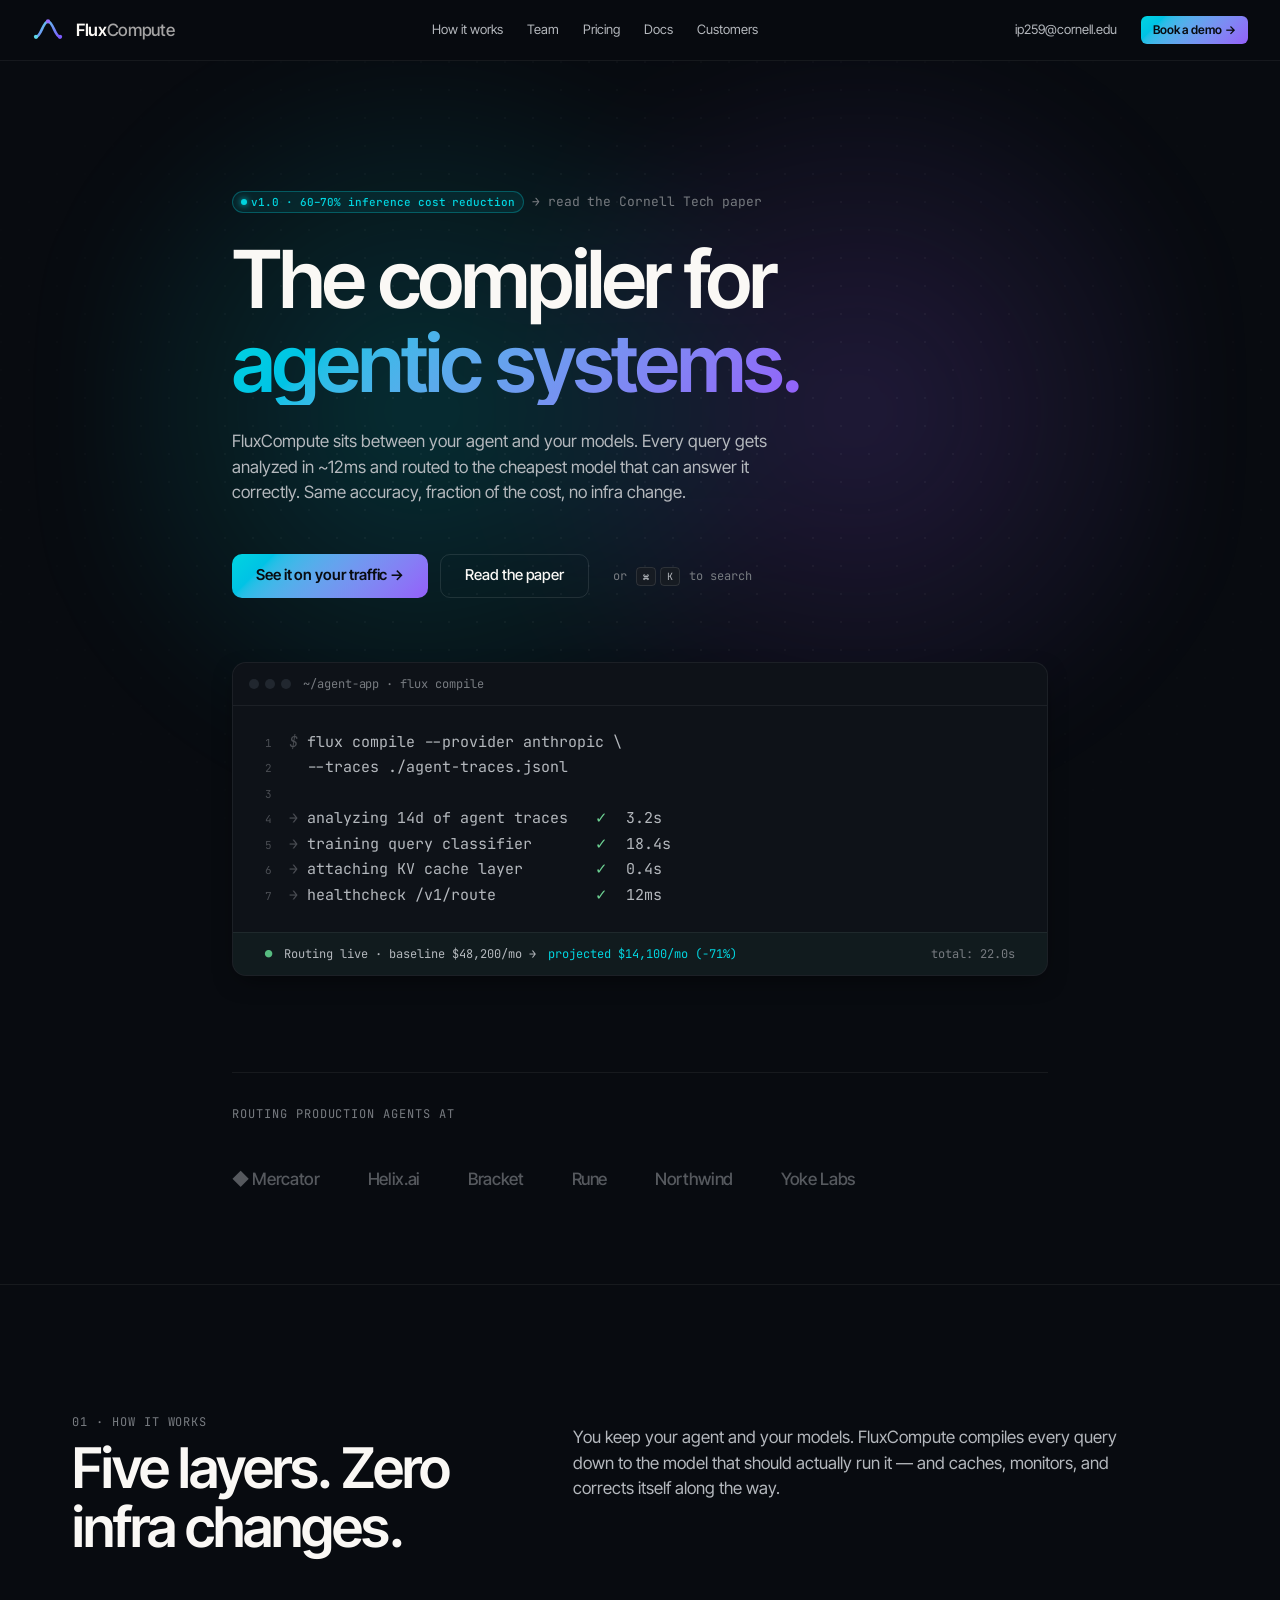
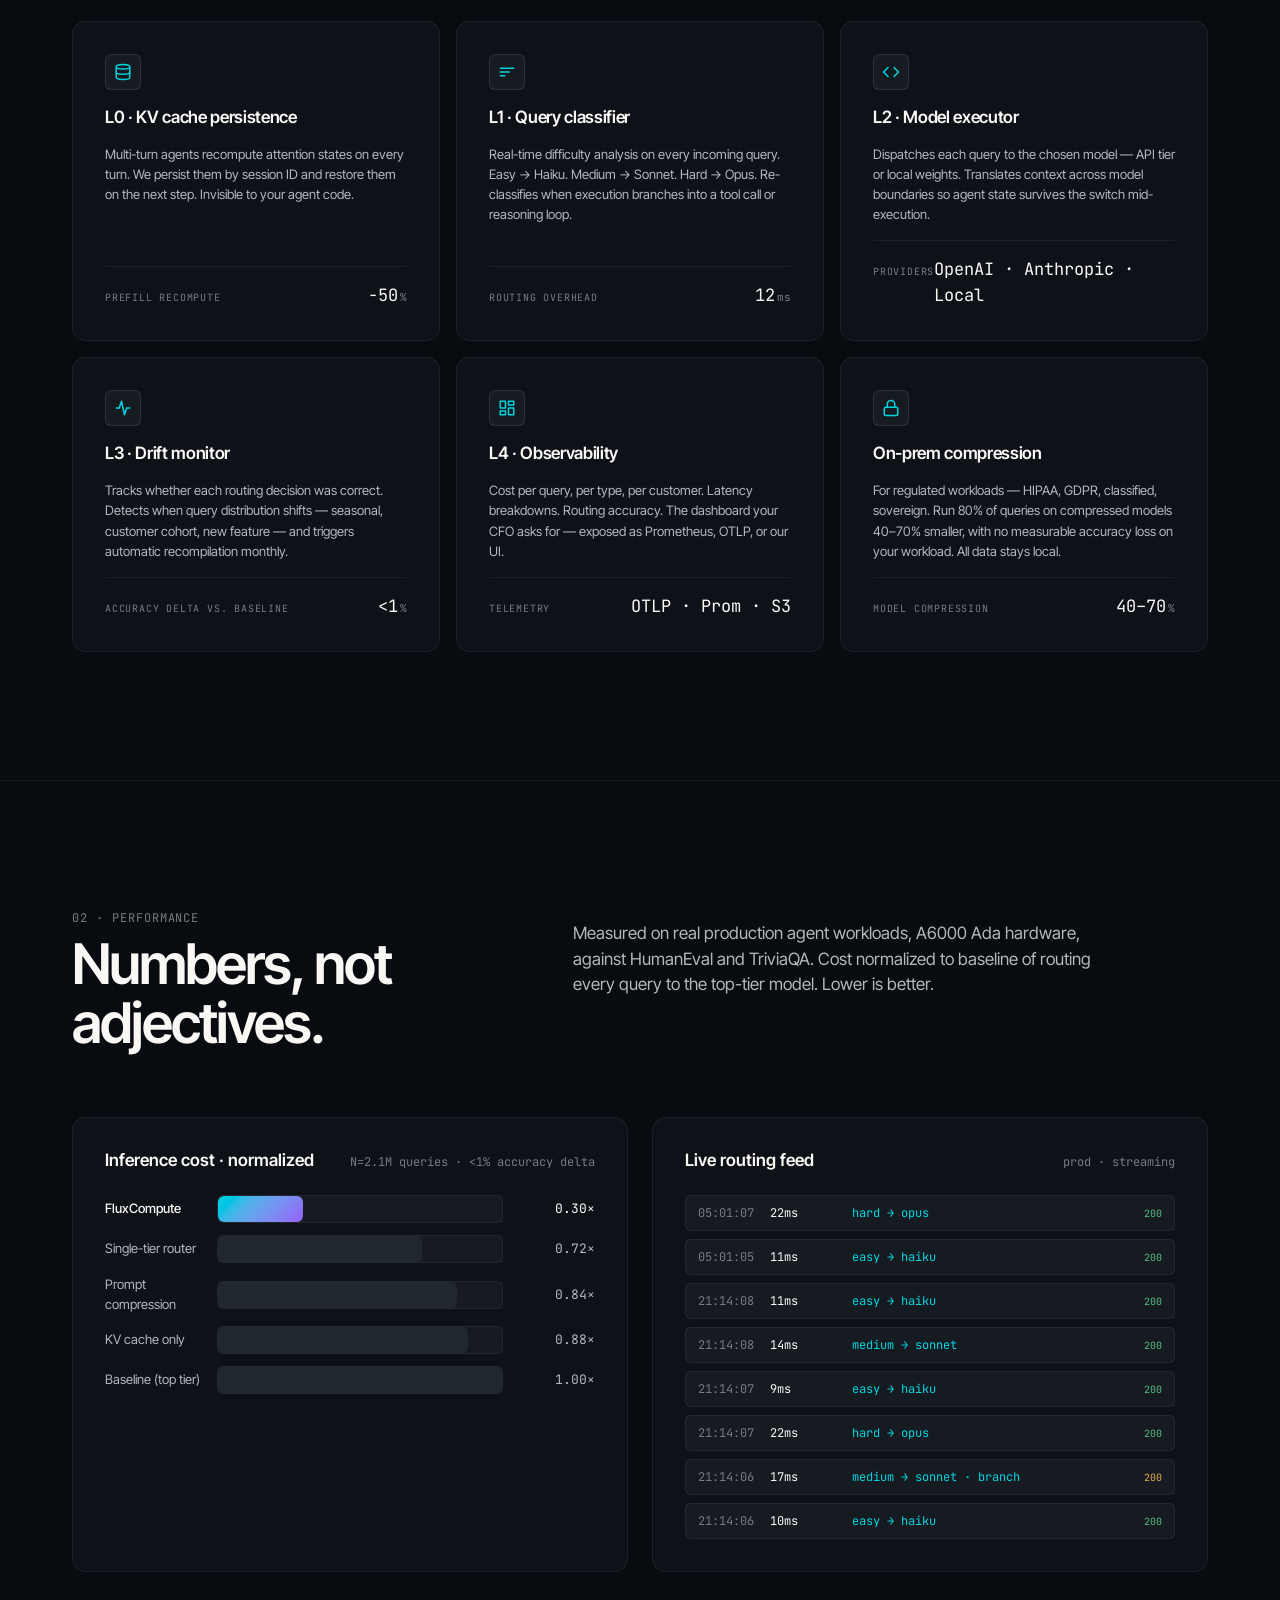
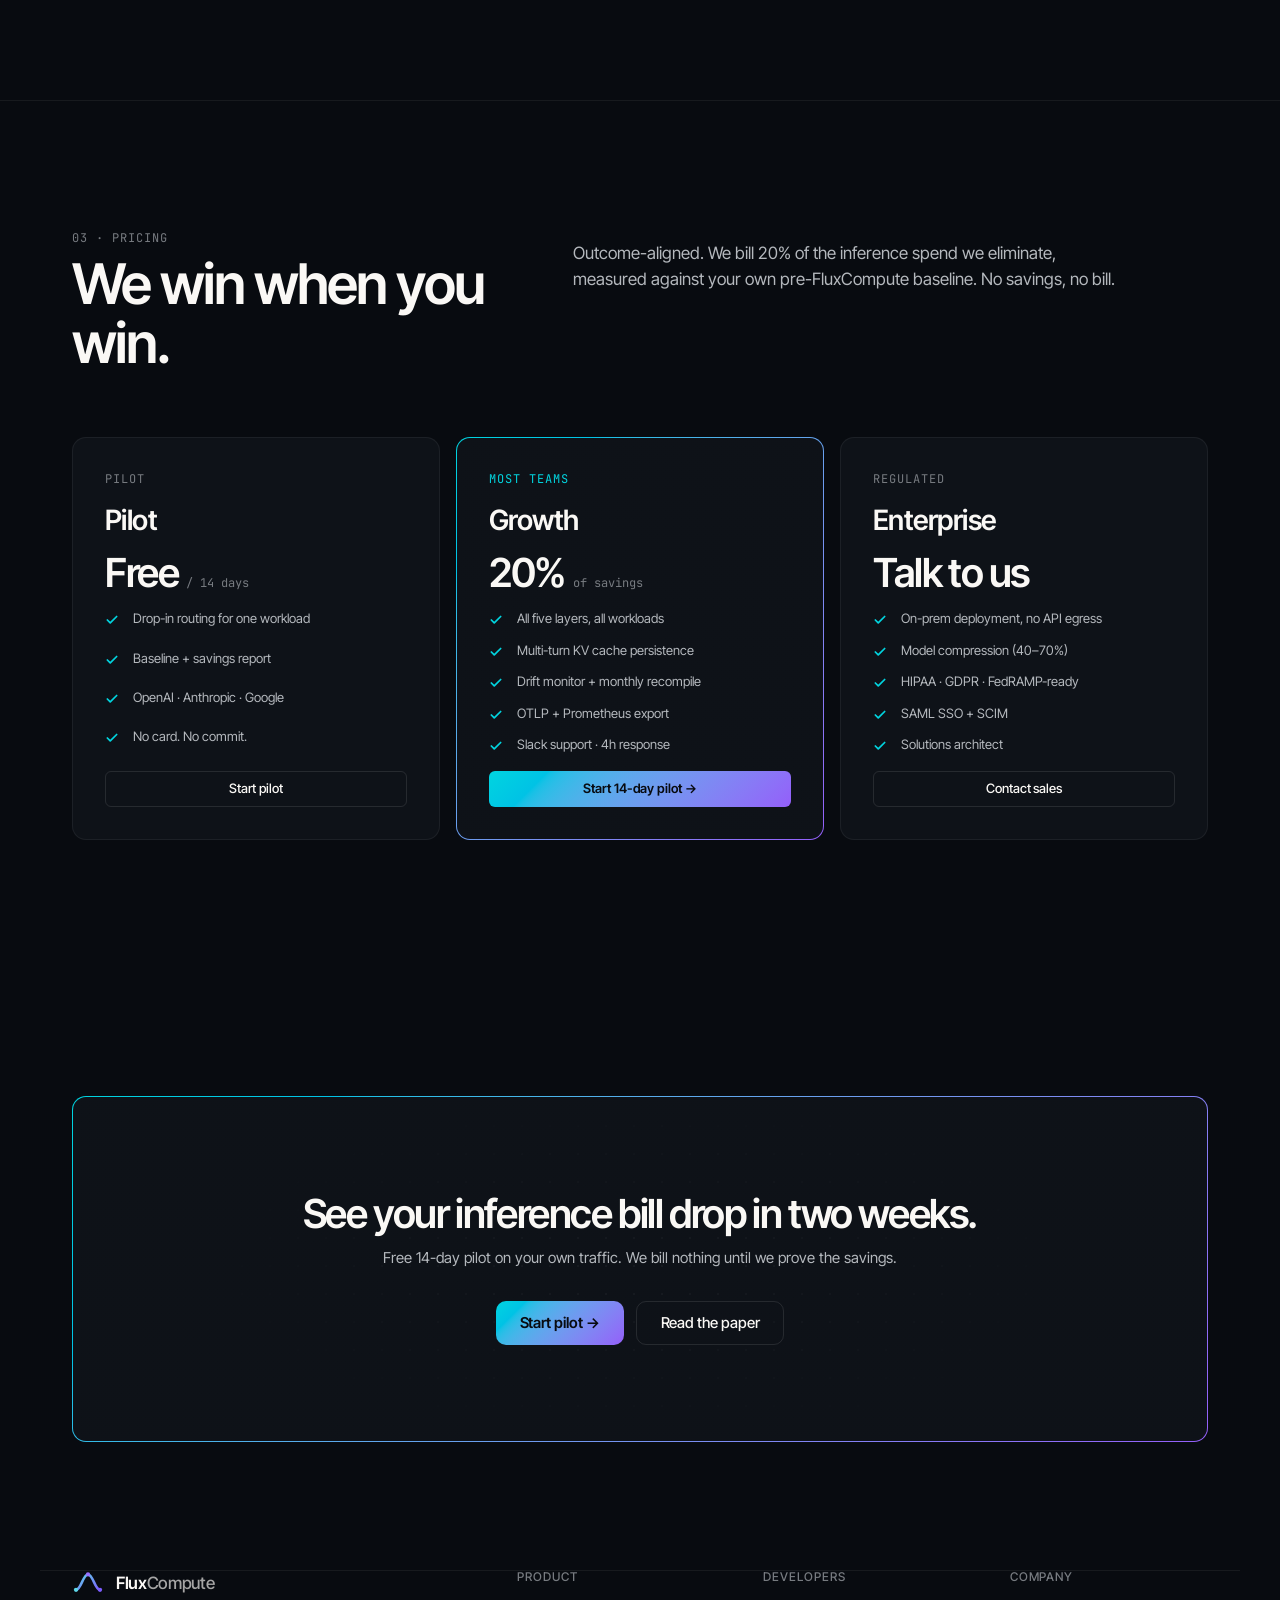
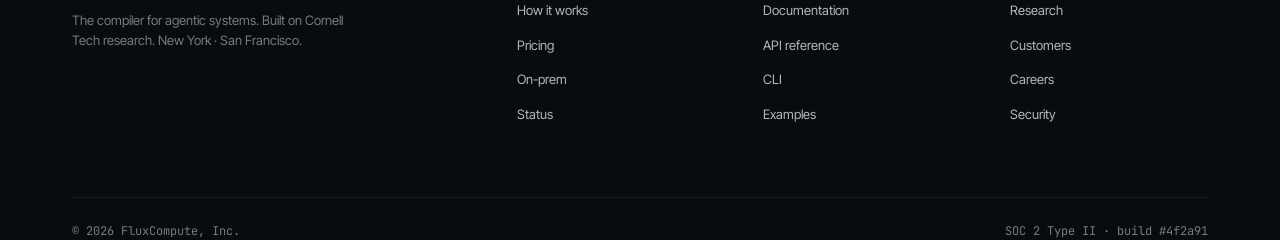
==== index.html @ 69d042c6 "nav: remove sign in, rename Research to Team, swap CTA to book a demo" ====
<!doctype html>
<html lang="en" data-theme="dark">
<head>
<meta charset="utf-8"/>
<meta name="viewport" content="width=device-width,initial-scale=1"/>
<title>FluxCompute — The compiler for agentic systems</title>
<link rel="stylesheet" href="tokens.css"/>
<style>
  body { padding: 0; }
  a { color: inherit; text-decoration: none; }

  /* Nav */
  nav.top {
    position: sticky; top: 0; z-index: 50;
    display: flex; align-items: center; justify-content: space-between;
    padding: var(--s-4) var(--s-6);
    background: color-mix(in oklch, var(--bg-0) 80%, transparent);
    backdrop-filter: blur(14px);
    border-bottom: 1px solid var(--line-1);
  }
  nav .left, nav .right, nav .center { display: flex; align-items: center; gap: var(--s-5); }
  nav .center a { font-size: var(--text-sm); color: var(--fg-1); }
  nav .center a:hover { color: var(--fg-0); }
  nav .lockup { display: flex; align-items: center; gap: var(--s-3); }
  nav .lockup .name { font: 600 var(--text-md)/1 var(--font-sans); letter-spacing: var(--tracking-tight); }
  nav .lockup .name span { opacity: .65; font-weight: 500; }
  @media (max-width: 880px) { nav .center { display: none; } }

  /* Container */
  .container { max-width: 1200px; margin: 0 auto; padding: 0 var(--s-6); }

  /* === Hero === */
  .hero {
    position: relative;
    padding: var(--s-10) 0 var(--s-9);
    overflow: hidden;
  }
  .hero::before {
    content: ""; position: absolute; inset: 0;
    background-image: radial-gradient(circle at 1px 1px, var(--grid-dot) 1px, transparent 0);
    background-size: 28px 28px;
    mask-image: radial-gradient(ellipse 80% 60% at 50% 30%, black 30%, transparent 75%);
    pointer-events: none;
  }
  .hero::after {
    content: ""; position: absolute; left: 50%; top: -200px; transform: translateX(-50%);
    width: 1100px; height: 1100px;
    background:
      radial-gradient(circle at 30% 50%, oklch(78% 0.16 200 / 0.18) 0%, transparent 40%),
      radial-gradient(circle at 70% 50%, oklch(62% 0.22 295 / 0.18) 0%, transparent 40%);
    filter: blur(40px);
    pointer-events: none; z-index: -1;
  }
  .hero .inner { position: relative; max-width: 880px; }
  .hero .eyebrow {
    display: inline-flex; gap: var(--s-2); align-items: center;
    margin-bottom: var(--s-5);
  }
  .hero h1 {
    margin: 0 0 var(--s-5);
    font: 600 var(--text-4xl)/var(--leading-tight) var(--font-sans);
    letter-spacing: var(--tracking-display);
  }
  .hero h1 .em { display: inline-block; }
  .hero p.lede {
    margin: 0 0 var(--s-7);
    font-size: var(--text-md);
    color: var(--fg-1);
    line-height: var(--leading-body);
    max-width: 580px;
  }
  .hero .cta { display: flex; gap: var(--s-3); align-items: center; flex-wrap: wrap; }
  .hero .cta .hint {
    font-family: var(--font-mono); font-size: var(--text-xs); color: var(--fg-2);
    margin-left: var(--s-3);
  }
  .hero .cta .hint kbd {
    font-family: var(--font-mono); font-size: 10px;
    padding: 2px 6px;
    border: 1px solid var(--line-2); border-radius: var(--r-1);
    background: var(--bg-2); color: var(--fg-1);
    margin: 0 2px;
  }

  /* Hero terminal */
  .terminal-wrap {
    margin-top: var(--s-8);
    position: relative;
  }
  .terminal {
    background: var(--bg-1);
    border: 1px solid var(--line-1);
    border-radius: var(--r-4);
    overflow: hidden;
    box-shadow: var(--shadow-2);
    position: relative;
  }
  .terminal::before {
    content: ""; position: absolute; inset: -1px;
    border-radius: var(--r-4);
    background: var(--flux-gradient);
    opacity: 0.18;
    z-index: -1;
    filter: blur(20px);
  }
  .terminal .bar {
    display: flex; align-items: center; gap: var(--s-3);
    padding: var(--s-3) var(--s-4);
    border-bottom: 1px solid var(--line-1);
    background: var(--bg-1);
  }
  .terminal .dots { display: flex; gap: 6px; }
  .terminal .dots span { width: 10px; height: 10px; border-radius: 50%; background: var(--bg-3); }
  .terminal .title {
    font-family: var(--font-mono); font-size: var(--text-xs);
    color: var(--fg-2); letter-spacing: var(--tracking-mono);
  }
  .terminal pre.code {
    border: 0; border-radius: 0; margin: 0;
    background: var(--bg-1);
    padding: var(--s-5) var(--s-6);
    font-size: var(--text-base);
    line-height: 1.7;
  }
  .terminal .gutter {
    display: inline-block; width: 24px;
    color: var(--fg-3); user-select: none;
    font-size: 11px;
  }
  .terminal .ok-line {
    display: flex; gap: var(--s-3); align-items: center;
    padding: var(--s-3) var(--s-6);
    border-top: 1px solid var(--line-1);
    background: oklch(72% 0.13 155 / 0.05);
    font-family: var(--font-mono); font-size: var(--text-xs);
    color: var(--fg-1);
  }
  .terminal .ok-line .ok { color: var(--status-ok); }
  .terminal .ok-line .url { color: var(--flux-cyan); }

  /* logo strip */
  .strip {
    margin-top: var(--s-9); padding-top: var(--s-6);
    border-top: 1px solid var(--line-1);
    display: flex; flex-wrap: wrap; gap: var(--s-7) var(--s-9);
    align-items: center; justify-content: space-between;
  }
  .strip .lbl { font-family: var(--font-mono); font-size: var(--text-xs); color: var(--fg-2); letter-spacing: var(--tracking-caps); text-transform: uppercase; }
  .strip .marks { display: flex; gap: var(--s-7); flex-wrap: wrap; align-items: center; color: var(--fg-2); }
  .strip .marks span { font: 500 var(--text-md)/1 var(--font-sans); letter-spacing: -0.02em; opacity: 0.7; }

  /* === Section common === */
  section.s {
    padding: var(--s-10) 0;
    border-top: 1px solid var(--line-1);
  }
  .s-head { display: grid; grid-template-columns: 1fr 1.4fr; gap: var(--s-7); margin-bottom: var(--s-8); }
  .s-head .num { font-family: var(--font-mono); font-size: var(--text-xs); letter-spacing: var(--tracking-caps); text-transform: uppercase; color: var(--fg-2); margin-bottom: var(--s-2); }
  .s-head h2 { margin: 0; font: 600 var(--text-3xl)/var(--leading-tight) var(--font-sans); letter-spacing: var(--tracking-display); }
  .s-head p { margin: var(--s-3) 0 0; font-size: var(--text-md); color: var(--fg-1); max-width: 560px; }
  @media (max-width: 880px) { .s-head { grid-template-columns: 1fr; } }

  /* === Features === */
  .features { display: grid; grid-template-columns: repeat(3, 1fr); gap: var(--s-4); }
  .feat {
    background: var(--bg-1);
    border: 1px solid var(--line-1);
    border-radius: var(--r-4);
    padding: var(--s-6);
    display: flex; flex-direction: column; gap: var(--s-4);
    min-height: 280px;
    position: relative; overflow: hidden;
  }
  .feat .glyph {
    width: 36px; height: 36px;
    border-radius: var(--r-2);
    background: var(--bg-2); border: 1px solid var(--line-2);
    display: flex; align-items: center; justify-content: center;
    color: var(--flux-cyan);
  }
  .feat h3 { margin: 0; font: 600 var(--text-md)/1.3 var(--font-sans); letter-spacing: var(--tracking-tight); }
  .feat p { margin: 0; font-size: var(--text-sm); color: var(--fg-1); line-height: 1.55; }
  .feat .stat {
    margin-top: auto;
    padding-top: var(--s-4);
    border-top: 1px solid var(--line-1);
    display: flex; justify-content: space-between; align-items: baseline;
  }
  .feat .stat .k { font-family: var(--font-mono); font-size: 10px; color: var(--fg-2); letter-spacing: var(--tracking-caps); text-transform: uppercase; }
  .feat .stat .v { font-family: var(--font-mono); font-size: var(--text-md); color: var(--fg-0); }
  .feat .stat .v .unit { color: var(--fg-2); font-size: 11px; margin-left: 2px; }
  @media (max-width: 880px) { .features { grid-template-columns: 1fr; } }

  /* === Latency / showcase === */
  .showcase {
    display: grid; grid-template-columns: 1fr 1fr; gap: var(--s-5);
  }
  .showcase .panel {
    background: var(--bg-1); border: 1px solid var(--line-1);
    border-radius: var(--r-4); padding: var(--s-6);
  }
  .panel-h {
    display: flex; justify-content: space-between; align-items: baseline;
    margin-bottom: var(--s-5);
  }
  .panel-h h3 { margin: 0; font: 600 var(--text-md)/1.2 var(--font-sans); }
  .panel-h .meta { font-family: var(--font-mono); font-size: var(--text-xs); color: var(--fg-2); }

  /* Latency comparison bars */
  .bars { display: grid; gap: var(--s-3); }
  .bar-row { display: grid; grid-template-columns: 100px 1fr 80px; gap: var(--s-3); align-items: center; }
  .bar-row .name { font-size: var(--text-sm); color: var(--fg-1); }
  .bar-row .name.us { color: var(--fg-0); font-weight: 500; }
  .bar-row .track {
    height: 28px; background: var(--bg-2); border-radius: var(--r-2);
    border: 1px solid var(--line-1); position: relative; overflow: hidden;
  }
  .bar-row .fill {
    position: absolute; inset: 0 auto 0 0;
    background: var(--bg-3);
    border-radius: var(--r-2);
  }
  .bar-row.us .fill { background: var(--flux-gradient); }
  .bar-row .val { font-family: var(--font-mono); font-size: var(--text-sm); color: var(--fg-1); text-align: right; }
  .bar-row.us .val { color: var(--fg-0); }

  /* Live feed */
  .feed { display: grid; gap: var(--s-2); font-family: var(--font-mono); font-size: var(--text-xs); }
  .feed-row {
    display: grid; grid-template-columns: 60px 70px 1fr auto; gap: var(--s-3);
    padding: var(--s-2) var(--s-3);
    border: 1px solid var(--line-1); border-radius: var(--r-2);
    background: var(--bg-2);
    align-items: center;
  }
  .feed-row .t { color: var(--fg-2); }
  .feed-row .ms { color: var(--fg-0); }
  .feed-row .ep { color: var(--flux-cyan); overflow: hidden; text-overflow: ellipsis; white-space: nowrap; }
  .feed-row .st { font-size: 10px; }
  @media (max-width: 880px) { .showcase { grid-template-columns: 1fr; } }

  /* === Pricing === */
  .pricing { display: grid; grid-template-columns: repeat(3, 1fr); gap: var(--s-4); }
  .price {
    background: var(--bg-1); border: 1px solid var(--line-1);
    border-radius: var(--r-4); padding: var(--s-6);
    display: flex; flex-direction: column; gap: var(--s-4);
    position: relative;
  }
  .price.featured {
    border-color: transparent;
    background:
      linear-gradient(var(--bg-1), var(--bg-1)) padding-box,
      var(--flux-gradient) border-box;
    border: 1px solid transparent;
  }
  .price .tier { font-family: var(--font-mono); font-size: var(--text-xs); letter-spacing: var(--tracking-caps); text-transform: uppercase; color: var(--fg-2); }
  .price.featured .tier { color: var(--flux-cyan); }
  .price h3 { margin: 0; font: 600 var(--text-xl)/1.2 var(--font-sans); letter-spacing: var(--tracking-tight); }
  .price .amt { display: flex; align-items: baseline; gap: var(--s-2); }
  .price .amt .num { font: 600 var(--text-2xl)/1 var(--font-sans); letter-spacing: var(--tracking-display); }
  .price .amt .unit { font-family: var(--font-mono); font-size: var(--text-xs); color: var(--fg-2); }
  .price ul { list-style: none; margin: 0; padding: 0; display: grid; gap: var(--s-3); flex: 1; }
  .price ul li {
    display: grid; grid-template-columns: 16px 1fr; gap: var(--s-3);
    font-size: var(--text-sm); color: var(--fg-1);
  }
  .price ul li svg { color: var(--flux-cyan); margin-top: 4px; }
  .price .btn { width: 100%; justify-content: center; }
  @media (max-width: 880px) { .pricing { grid-template-columns: 1fr; } }

  /* === CTA === */
  .cta-final {
    margin: var(--s-10) 0;
    padding: var(--s-9) var(--s-7);
    border-radius: var(--r-4);
    border: 1px solid var(--line-1);
    background:
      linear-gradient(var(--bg-1), var(--bg-1)) padding-box,
      var(--flux-gradient) border-box;
    border: 1px solid transparent;
    text-align: center;
    position: relative; overflow: hidden;
  }
  .cta-final::before {
    content: ""; position: absolute; inset: 0;
    background-image: radial-gradient(circle at 1px 1px, var(--grid-dot) 1px, transparent 0);
    background-size: 28px 28px;
    mask-image: radial-gradient(ellipse 60% 80% at 50% 50%, black 0%, transparent 70%);
  }
  .cta-final h2 {
    position: relative;
    margin: 0 0 var(--s-3);
    font: 600 var(--text-2xl)/var(--leading-tight) var(--font-sans);
    letter-spacing: var(--tracking-display);
  }
  .cta-final p { position: relative; margin: 0 0 var(--s-6); color: var(--fg-1); }
  .cta-final .row { position: relative; display: inline-flex; gap: var(--s-3); }

  /* Footer */
  footer {
    border-top: 1px solid var(--line-1);
    padding: var(--s-7) 0 var(--s-6);
    display: grid; grid-template-columns: 2fr 1fr 1fr 1fr; gap: var(--s-7);
  }
  footer h4 { font: 500 var(--text-xs)/1 var(--font-sans); letter-spacing: var(--tracking-caps); text-transform: uppercase; color: var(--fg-2); margin: 0 0 var(--s-4); }
  footer ul { list-style: none; padding: 0; margin: 0; display: grid; gap: var(--s-3); }
  footer ul a { font-size: var(--text-sm); color: var(--fg-1); }
  footer ul a:hover { color: var(--fg-0); }
  footer .meta { color: var(--fg-2); font-size: var(--text-sm); max-width: 280px; line-height: 1.5; margin-top: var(--s-4); }
  footer .copy {
    grid-column: 1 / -1; display: flex; justify-content: space-between;
    border-top: 1px solid var(--line-1); padding-top: var(--s-5); margin-top: var(--s-5);
    font-family: var(--font-mono); font-size: var(--text-xs); color: var(--fg-2);
  }
  @media (max-width: 880px) { footer { grid-template-columns: 1fr 1fr; } }
</style>
</head>
<body>

<!-- Nav -->
<nav class="top">
  <div class="left">
    <a class="lockup" href="#">
      <svg width="32" height="24" viewBox="0 0 36 28" aria-hidden="true">
        <defs>
          <linearGradient id="nav-g" x1="0" y1="0" x2="1" y2="1">
            <stop offset="0%" stop-color="#5DD8E8"/><stop offset="100%" stop-color="#7C5CFF"/>
          </linearGradient>
        </defs>
        <path d="M 4 22 C 10 22, 12 4, 18 4 C 24 4, 26 22, 32 22" fill="none" stroke="url(#nav-g)" stroke-width="3" stroke-linecap="round"/>
        <circle cx="4" cy="22" r="2.5" fill="#5DD8E8"/>
        <circle cx="18" cy="4" r="2.5" fill="#9670FF"/>
        <circle cx="32" cy="22" r="2.5" fill="#7C5CFF"/>
      </svg>
      <div class="name">Flux<span>Compute</span></div>
    </a>
  </div>
  <div class="center">
    <a href="#">How it works</a>
    <a href="#team">Team</a>
    <a href="#">Pricing</a>
    <a href="#">Docs</a>
    <a href="#">Customers</a>
  </div>
  <div class="right">
    <a href="mailto:ip259@cornell.edu" style="font-size: var(--text-sm); color: var(--fg-1);">ip259@cornell.edu</a>
    <a href="mailto:ip259@cornell.edu" class="btn btn-flux btn-sm">Book a demo →</a>
  </div>
</nav>

<!-- Hero -->
<header class="hero">
  <div class="container inner">
    <div class="eyebrow">
      <span class="badge badge-flux badge-dot">v1.0 · 60–70% inference cost reduction</span>
      <span class="t-mono" style="color: var(--fg-2);">→ read the Cornell Tech paper</span>
    </div>
    <h1>
      The compiler for<br/>
      <span class="em flux-gradient-text">agentic systems.</span>
    </h1>
    <p class="lede">
      FluxCompute sits between your agent and your models. Every query gets analyzed in
      ~12ms and routed to the cheapest model that can answer it correctly.
      Same accuracy, fraction of the cost, no infra change.
    </p>
    <div class="cta">
      <a class="btn btn-flux btn-lg">See it on your traffic →</a>
      <a class="btn btn-ghost btn-lg">Read the paper</a>
      <span class="hint">or <kbd>⌘</kbd><kbd>K</kbd> to search</span>
    </div>

    <!-- terminal -->
    <div class="terminal-wrap">
      <div class="terminal">
        <div class="bar">
          <div class="dots"><span></span><span></span><span></span></div>
          <div class="title">~/agent-app · flux compile</div>
        </div>
<pre class="code"><span class="gutter">1</span><span class="c">$</span> flux compile --provider anthropic \
<span class="gutter">2</span>  --traces ./agent-traces.jsonl
<span class="gutter">3</span>
<span class="gutter">4</span><span class="c">→</span> analyzing 14d of agent traces   <span class="s">✓</span>  3.2s
<span class="gutter">5</span><span class="c">→</span> training query classifier       <span class="s">✓</span>  18.4s
<span class="gutter">6</span><span class="c">→</span> attaching KV cache layer        <span class="s">✓</span>  0.4s
<span class="gutter">7</span><span class="c">→</span> healthcheck /v1/route           <span class="s">✓</span>  12ms</pre>
        <div class="ok-line">
          <span class="ok">●</span>
          <span>Routing live · baseline $48,200/mo →</span>
          <span class="url">projected $14,100/mo (−71%)</span>
          <span style="margin-left:auto; color: var(--fg-2);">total: 22.0s</span>
        </div>
      </div>
    </div>

    <!-- logo strip -->
    <div class="strip">
      <div class="lbl">Routing production agents at</div>
      <div class="marks">
        <span>◆ Mercator</span>
        <span>Helix.ai</span>
        <span>Bracket</span>
        <span>Rune</span>
        <span>Northwind</span>
        <span>Yoke Labs</span>
      </div>
    </div>
  </div>
</header>

<!-- 01 Features -->
<section class="s">
  <div class="container">
    <div class="s-head">
      <div>
        <div class="num">01 · How it works</div>
        <h2>Five layers. Zero infra changes.</h2>
      </div>
      <p>You keep your agent and your models. FluxCompute compiles every query down to the model that should actually run it — and caches, monitors, and corrects itself along the way.</p>
    </div>

    <div class="features">
      <div class="feat">
        <div class="glyph">
          <svg width="18" height="18" viewBox="0 0 24 24" fill="none" stroke="currentColor" stroke-width="2" stroke-linecap="round" stroke-linejoin="round">
            <ellipse cx="12" cy="5" rx="9" ry="3"/>
            <path d="M3 5v14a9 3 0 0 0 18 0V5"/>
            <path d="M3 12a9 3 0 0 0 18 0"/>
          </svg>
        </div>
        <h3>L0 · KV cache persistence</h3>
        <p>Multi-turn agents recompute attention states on every turn. We persist them by session ID and restore them on the next step. Invisible to your agent code.</p>
        <div class="stat">
          <span class="k">Prefill recompute</span>
          <span class="v">−50<span class="unit">%</span></span>
        </div>
      </div>

      <div class="feat">
        <div class="glyph">
          <svg width="18" height="18" viewBox="0 0 24 24" fill="none" stroke="currentColor" stroke-width="2" stroke-linecap="round" stroke-linejoin="round">
            <path d="M3 7h18M3 12h12M3 17h6"/>
          </svg>
        </div>
        <h3>L1 · Query classifier</h3>
        <p>Real-time difficulty analysis on every incoming query. Easy → Haiku. Medium → Sonnet. Hard → Opus. Re-classifies when execution branches into a tool call or reasoning loop.</p>
        <div class="stat">
          <span class="k">Routing overhead</span>
          <span class="v">12<span class="unit">ms</span></span>
        </div>
      </div>

      <div class="feat">
        <div class="glyph">
          <svg width="18" height="18" viewBox="0 0 24 24" fill="none" stroke="currentColor" stroke-width="2" stroke-linecap="round" stroke-linejoin="round">
            <polyline points="16 18 22 12 16 6"/>
            <polyline points="8 6 2 12 8 18"/>
          </svg>
        </div>
        <h3>L2 · Model executor</h3>
        <p>Dispatches each query to the chosen model — API tier or local weights. Translates context across model boundaries so agent state survives the switch mid-execution.</p>
        <div class="stat">
          <span class="k">Providers</span>
          <span class="v">OpenAI · Anthropic · Local</span>
        </div>
      </div>

      <div class="feat">
        <div class="glyph">
          <svg width="18" height="18" viewBox="0 0 24 24" fill="none" stroke="currentColor" stroke-width="2" stroke-linecap="round" stroke-linejoin="round">
            <path d="M3 12h4l3-9 4 18 3-9h4"/>
          </svg>
        </div>
        <h3>L3 · Drift monitor</h3>
        <p>Tracks whether each routing decision was correct. Detects when query distribution shifts — seasonal, customer cohort, new feature — and triggers automatic recompilation monthly.</p>
        <div class="stat">
          <span class="k">Accuracy delta vs. baseline</span>
          <span class="v">&lt;1<span class="unit">%</span></span>
        </div>
      </div>

      <div class="feat">
        <div class="glyph">
          <svg width="18" height="18" viewBox="0 0 24 24" fill="none" stroke="currentColor" stroke-width="2" stroke-linecap="round" stroke-linejoin="round">
            <rect x="3" y="3" width="7" height="9"/>
            <rect x="14" y="3" width="7" height="5"/>
            <rect x="14" y="12" width="7" height="9"/>
            <rect x="3" y="16" width="7" height="5"/>
          </svg>
        </div>
        <h3>L4 · Observability</h3>
        <p>Cost per query, per type, per customer. Latency breakdowns. Routing accuracy. The dashboard your CFO asks for — exposed as Prometheus, OTLP, or our UI.</p>
        <div class="stat">
          <span class="k">Telemetry</span>
          <span class="v">OTLP · Prom · S3</span>
        </div>
      </div>

      <div class="feat">
        <div class="glyph">
          <svg width="18" height="18" viewBox="0 0 24 24" fill="none" stroke="currentColor" stroke-width="2" stroke-linecap="round" stroke-linejoin="round">
            <rect x="3" y="11" width="18" height="11" rx="2"/>
            <path d="M7 11V7a5 5 0 0110 0v4"/>
          </svg>
        </div>
        <h3>On-prem compression</h3>
        <p>For regulated workloads — HIPAA, GDPR, classified, sovereign. Run 80% of queries on compressed models 40–70% smaller, with no measurable accuracy loss on your workload. All data stays local.</p>
        <div class="stat">
          <span class="k">Model compression</span>
          <span class="v">40–70<span class="unit">%</span></span>
        </div>
      </div>
    </div>
  </div>
</section>

<!-- 02 Latency / showcase -->
<section class="s">
  <div class="container">
    <div class="s-head">
      <div>
        <div class="num">02 · Performance</div>
        <h2>Numbers, not adjectives.</h2>
      </div>
      <p>Measured on real production agent workloads, A6000 Ada hardware, against HumanEval and TriviaQA. Cost normalized to baseline of routing every query to the top-tier model. Lower is better.</p>
    </div>

    <div class="showcase">
      <div class="panel">
        <div class="panel-h">
          <h3>Inference cost · normalized</h3>
          <span class="meta">N=2.1M queries · &lt;1% accuracy delta</span>
        </div>
        <div class="bars">
          <div class="bar-row us">
            <span class="name us">FluxCompute</span>
            <div class="track"><div class="fill" style="width: 30%;"></div></div>
            <span class="val">0.30×</span>
          </div>
          <div class="bar-row">
            <span class="name">Single-tier router</span>
            <div class="track"><div class="fill" style="width: 72%;"></div></div>
            <span class="val">0.72×</span>
          </div>
          <div class="bar-row">
            <span class="name">Prompt compression</span>
            <div class="track"><div class="fill" style="width: 84%;"></div></div>
            <span class="val">0.84×</span>
          </div>
          <div class="bar-row">
            <span class="name">KV cache only</span>
            <div class="track"><div class="fill" style="width: 88%;"></div></div>
            <span class="val">0.88×</span>
          </div>
          <div class="bar-row">
            <span class="name">Baseline (top tier)</span>
            <div class="track"><div class="fill" style="width: 100%;"></div></div>
            <span class="val">1.00×</span>
          </div>
        </div>
      </div>

      <div class="panel">
        <div class="panel-h">
          <h3>Live routing feed</h3>
          <span class="meta" id="now">prod · streaming</span>
        </div>
        <div class="feed" id="feed">
          <div class="feed-row"><span class="t">21:14:08</span><span class="ms">11ms</span><span class="ep">easy → haiku</span><span class="st" style="color: var(--status-ok);">200</span></div>
          <div class="feed-row"><span class="t">21:14:08</span><span class="ms">14ms</span><span class="ep">medium → sonnet</span><span class="st" style="color: var(--status-ok);">200</span></div>
          <div class="feed-row"><span class="t">21:14:07</span><span class="ms">9ms</span><span class="ep">easy → haiku</span><span class="st" style="color: var(--status-ok);">200</span></div>
          <div class="feed-row"><span class="t">21:14:07</span><span class="ms">22ms</span><span class="ep">hard → opus</span><span class="st" style="color: var(--status-ok);">200</span></div>
          <div class="feed-row"><span class="t">21:14:06</span><span class="ms">17ms</span><span class="ep">medium → sonnet · branch</span><span class="st" style="color: var(--status-warn);">200</span></div>
          <div class="feed-row"><span class="t">21:14:06</span><span class="ms">10ms</span><span class="ep">easy → haiku</span><span class="st" style="color: var(--status-ok);">200</span></div>
          <div class="feed-row"><span class="t">21:14:05</span><span class="ms">13ms</span><span class="ep">easy → haiku</span><span class="st" style="color: var(--status-ok);">200</span></div>
          <div class="feed-row"><span class="t">21:14:05</span><span class="ms">19ms</span><span class="ep">hard → opus</span><span class="st" style="color: var(--status-ok);">200</span></div>
        </div>
      </div>
    </div>
  </div>
</section>

<!-- 03 Pricing -->
<section class="s">
  <div class="container">
    <div class="s-head">
      <div>
        <div class="num">03 · Pricing</div>
        <h2>We win when you win.</h2>
      </div>
      <p>Outcome-aligned. We bill 20% of the inference spend we eliminate, measured against your own pre-FluxCompute baseline. No savings, no bill.</p>
    </div>

    <div class="pricing">
      <div class="price">
        <div class="tier">Pilot</div>
        <h3>Pilot</h3>
        <div class="amt"><span class="num">Free</span><span class="unit">/ 14 days</span></div>
        <ul>
          <li><svg width="14" height="14" viewBox="0 0 24 24" fill="none" stroke="currentColor" stroke-width="3" stroke-linecap="round" stroke-linejoin="round"><polyline points="20 6 9 17 4 12"/></svg><span>Drop-in routing for one workload</span></li>
          <li><svg width="14" height="14" viewBox="0 0 24 24" fill="none" stroke="currentColor" stroke-width="3" stroke-linecap="round" stroke-linejoin="round"><polyline points="20 6 9 17 4 12"/></svg><span>Baseline + savings report</span></li>
          <li><svg width="14" height="14" viewBox="0 0 24 24" fill="none" stroke="currentColor" stroke-width="3" stroke-linecap="round" stroke-linejoin="round"><polyline points="20 6 9 17 4 12"/></svg><span>OpenAI · Anthropic · Google</span></li>
          <li><svg width="14" height="14" viewBox="0 0 24 24" fill="none" stroke="currentColor" stroke-width="3" stroke-linecap="round" stroke-linejoin="round"><polyline points="20 6 9 17 4 12"/></svg><span>No card. No commit.</span></li>
        </ul>
        <a class="btn btn-ghost">Start pilot</a>
      </div>

      <div class="price featured">
        <div class="tier">Most teams</div>
        <h3>Growth</h3>
        <div class="amt"><span class="num">20%</span><span class="unit">of savings</span></div>
        <ul>
          <li><svg width="14" height="14" viewBox="0 0 24 24" fill="none" stroke="currentColor" stroke-width="3" stroke-linecap="round" stroke-linejoin="round"><polyline points="20 6 9 17 4 12"/></svg><span>All five layers, all workloads</span></li>
          <li><svg width="14" height="14" viewBox="0 0 24 24" fill="none" stroke="currentColor" stroke-width="3" stroke-linecap="round" stroke-linejoin="round"><polyline points="20 6 9 17 4 12"/></svg><span>Multi-turn KV cache persistence</span></li>
          <li><svg width="14" height="14" viewBox="0 0 24 24" fill="none" stroke="currentColor" stroke-width="3" stroke-linecap="round" stroke-linejoin="round"><polyline points="20 6 9 17 4 12"/></svg><span>Drift monitor + monthly recompile</span></li>
          <li><svg width="14" height="14" viewBox="0 0 24 24" fill="none" stroke="currentColor" stroke-width="3" stroke-linecap="round" stroke-linejoin="round"><polyline points="20 6 9 17 4 12"/></svg><span>OTLP + Prometheus export</span></li>
          <li><svg width="14" height="14" viewBox="0 0 24 24" fill="none" stroke="currentColor" stroke-width="3" stroke-linecap="round" stroke-linejoin="round"><polyline points="20 6 9 17 4 12"/></svg><span>Slack support · 4h response</span></li>
        </ul>
        <a class="btn btn-flux">Start 14-day pilot →</a>
      </div>

      <div class="price">
        <div class="tier">Regulated</div>
        <h3>Enterprise</h3>
        <div class="amt"><span class="num">Talk to us</span></div>
        <ul>
          <li><svg width="14" height="14" viewBox="0 0 24 24" fill="none" stroke="currentColor" stroke-width="3" stroke-linecap="round" stroke-linejoin="round"><polyline points="20 6 9 17 4 12"/></svg><span>On-prem deployment, no API egress</span></li>
          <li><svg width="14" height="14" viewBox="0 0 24 24" fill="none" stroke="currentColor" stroke-width="3" stroke-linecap="round" stroke-linejoin="round"><polyline points="20 6 9 17 4 12"/></svg><span>Model compression (40–70%)</span></li>
          <li><svg width="14" height="14" viewBox="0 0 24 24" fill="none" stroke="currentColor" stroke-width="3" stroke-linecap="round" stroke-linejoin="round"><polyline points="20 6 9 17 4 12"/></svg><span>HIPAA · GDPR · FedRAMP-ready</span></li>
          <li><svg width="14" height="14" viewBox="0 0 24 24" fill="none" stroke="currentColor" stroke-width="3" stroke-linecap="round" stroke-linejoin="round"><polyline points="20 6 9 17 4 12"/></svg><span>SAML SSO + SCIM</span></li>
          <li><svg width="14" height="14" viewBox="0 0 24 24" fill="none" stroke="currentColor" stroke-width="3" stroke-linecap="round" stroke-linejoin="round"><polyline points="20 6 9 17 4 12"/></svg><span>Solutions architect</span></li>
        </ul>
        <a class="btn btn-ghost">Contact sales</a>
      </div>
    </div>
  </div>
</section>

<!-- CTA -->
<div class="container">
  <div class="cta-final">
    <h2>See your inference bill drop in two weeks.</h2>
    <p>Free 14-day pilot on your own traffic. We bill nothing until we prove the savings.</p>
    <div class="row">
      <a class="btn btn-flux btn-lg">Start pilot →</a>
      <a class="btn btn-ghost btn-lg">Read the paper</a>
    </div>
  </div>
</div>

<!-- Footer -->
<footer class="container">
  <div>
    <div class="lockup" style="display:flex; gap: var(--s-3); align-items: center;">
      <svg width="32" height="24" viewBox="0 0 36 28" aria-hidden="true">
        <defs><linearGradient id="ft-g" x1="0" y1="0" x2="1" y2="1"><stop offset="0%" stop-color="#5DD8E8"/><stop offset="100%" stop-color="#7C5CFF"/></linearGradient></defs>
        <path d="M 4 22 C 10 22, 12 4, 18 4 C 24 4, 26 22, 32 22" fill="none" stroke="url(#ft-g)" stroke-width="3" stroke-linecap="round"/>
        <circle cx="4" cy="22" r="2.5" fill="#5DD8E8"/>
        <circle cx="18" cy="4" r="2.5" fill="#9670FF"/>
        <circle cx="32" cy="22" r="2.5" fill="#7C5CFF"/>
      </svg>
      <div style="font: 600 var(--text-md)/1 var(--font-sans); letter-spacing: var(--tracking-tight);">Flux<span style="opacity:.65; font-weight:500;">Compute</span></div>
    </div>
    <p class="meta">The compiler for agentic systems. Built on Cornell Tech research. New York · San Francisco.</p>
  </div>
  <div>
    <h4>Product</h4>
    <ul>
      <li><a href="#">How it works</a></li>
      <li><a href="#">Pricing</a></li>
      <li><a href="#">On-prem</a></li>
      <li><a href="#">Status</a></li>
    </ul>
  </div>
  <div>
    <h4>Developers</h4>
    <ul>
      <li><a href="#">Documentation</a></li>
      <li><a href="#">API reference</a></li>
      <li><a href="#">CLI</a></li>
      <li><a href="#">Examples</a></li>
    </ul>
  </div>
  <div>
    <h4>Company</h4>
    <ul>
      <li><a href="#">Research</a></li>
      <li><a href="#">Customers</a></li>
      <li><a href="#">Careers</a></li>
      <li><a href="#">Security</a></li>
    </ul>
  </div>
  <div class="copy">
    <span>© 2026 FluxCompute, Inc.</span>
    <span>SOC 2 Type II · build #4f2a91</span>
  </div>
</footer>

<script>
  // Live feed: prepend a row every ~2s, drop tail
  const feed = document.getElementById('feed');
  // Weighted: most queries are easy/medium, few are hard, occasional branch
  const routes = [
    { label: 'easy → haiku',     weight: 55, ms: [8, 14] },
    { label: 'medium → sonnet',  weight: 30, ms: [12, 20] },
    { label: 'hard → opus',      weight: 12, ms: [16, 26] },
    { label: 'medium → sonnet · branch', weight: 3, ms: [15, 24], warn: true },
  ];
  const totalW = routes.reduce((s, r) => s + r.weight, 0);
  const pickRoute = () => {
    let r = Math.random() * totalW;
    for (const route of routes) { r -= route.weight; if (r <= 0) return route; }
    return routes[0];
  };
  const pad = n => String(n).padStart(2,'0');
  setInterval(() => {
    const d = new Date();
    const t = `${pad(d.getHours())}:${pad(d.getMinutes())}:${pad(d.getSeconds())}`;
    const route = pickRoute();
    const ms = (route.ms[0] + Math.floor(Math.random() * (route.ms[1] - route.ms[0]))) + 'ms';
    const row = document.createElement('div');
    row.className = 'feed-row';
    row.style.opacity = '0';
    row.style.transform = 'translateY(-4px)';
    row.style.transition = 'opacity 200ms ease, transform 200ms ease';
    row.innerHTML = `
      <span class="t">${t}</span>
      <span class="ms">${ms}</span>
      <span class="ep">${route.label}</span>
      <span class="st" style="color: var(--${route.warn ? 'status-warn' : 'status-ok'});">200</span>
    `;
    feed.prepend(row);
    requestAnimationFrame(() => { row.style.opacity = '1'; row.style.transform = 'translateY(0)'; });
    if (feed.children.length > 8) feed.lastElementChild.remove();
  }, 2200);
</script>

</body>
</html>
---- tokens.css ----
/* FluxCompute design tokens
 * Dark-first. Light variant via [data-theme="light"].
 * All colors in oklch where possible for perceptual consistency.
 */

@import url('https://fonts.googleapis.com/css2?family=Inter+Tight:wght@400;500;600;700&family=JetBrains+Mono:wght@400;500;600&display=swap');

:root {
  /* === Brand accents (theme-invariant) === */
  --flux-cyan:    oklch(78% 0.16 200);  /* #4DD8E6-ish */
  --flux-violet:  oklch(62% 0.22 295);  /* #7C5CFF-ish */
  --flux-gradient: linear-gradient(135deg, var(--flux-cyan) 0%, var(--flux-violet) 100%);

  /* === Status (muted, technical) === */
  --status-ok:    oklch(72% 0.13 155);
  --status-warn:  oklch(78% 0.13 80);
  --status-err:   oklch(65% 0.18 25);

  /* === Type === */
  --font-sans: "Inter Tight", system-ui, -apple-system, sans-serif;
  --font-mono: "JetBrains Mono", ui-monospace, "SF Mono", Menlo, monospace;

  --text-xs:   12px;
  --text-sm:   13px;
  --text-base: 15px;
  --text-md:   17px;
  --text-lg:   20px;
  --text-xl:   28px;
  --text-2xl:  40px;
  --text-3xl:  56px;
  --text-4xl:  80px;

  --leading-tight: 1.05;
  --leading-snug:  1.25;
  --leading-body:  1.5;

  --tracking-tight: -0.02em;
  --tracking-display: -0.035em;
  --tracking-mono:  -0.005em;
  --tracking-caps:  0.08em;

  /* === Spacing (8px base) === */
  --s-1:  4px;
  --s-2:  8px;
  --s-3:  12px;
  --s-4:  16px;
  --s-5:  24px;
  --s-6:  32px;
  --s-7:  48px;
  --s-8:  64px;
  --s-9:  96px;
  --s-10: 128px;

  /* === Radius === */
  --r-1: 4px;
  --r-2: 6px;
  --r-3: 10px;
  --r-4: 14px;
  --r-pill: 999px;

  /* === Motion === */
  --ease: cubic-bezier(0.2, 0.8, 0.2, 1);
  --dur-fast: 120ms;
  --dur-base: 200ms;
  --dur-slow: 380ms;
}

/* === Dark (default) === */
:root,
[data-theme="dark"] {
  --bg-0:  oklch(15% 0.012 260);   /* base canvas, near-black cool */
  --bg-1:  oklch(18% 0.014 260);   /* card */
  --bg-2:  oklch(22% 0.016 260);   /* elevated */
  --bg-3:  oklch(27% 0.018 260);   /* input, hover */

  --line-1: oklch(100% 0 0 / 0.06);
  --line-2: oklch(100% 0 0 / 0.10);
  --line-3: oklch(100% 0 0 / 0.16);

  --fg-0: oklch(98% 0.005 90);     /* primary text, slight warm */
  --fg-1: oklch(78% 0.008 260);    /* secondary */
  --fg-2: oklch(58% 0.010 260);    /* tertiary, captions */
  --fg-3: oklch(42% 0.010 260);    /* disabled, hint */

  --shadow-1: 0 1px 0 oklch(100% 0 0 / 0.04) inset, 0 1px 2px oklch(0% 0 0 / 0.4);
  --shadow-2: 0 1px 0 oklch(100% 0 0 / 0.05) inset, 0 8px 24px -8px oklch(0% 0 0 / 0.6);
  --shadow-glow: 0 0 0 1px oklch(78% 0.16 200 / 0.3), 0 0 32px -4px oklch(62% 0.22 295 / 0.4);

  --grid-dot: oklch(100% 0 0 / 0.04);
}

[data-theme="light"] {
  --bg-0:  oklch(99% 0.003 90);
  --bg-1:  oklch(97% 0.004 90);
  --bg-2:  oklch(94% 0.005 90);
  --bg-3:  oklch(91% 0.006 90);

  --line-1: oklch(0% 0 0 / 0.06);
  --line-2: oklch(0% 0 0 / 0.10);
  --line-3: oklch(0% 0 0 / 0.16);

  --fg-0: oklch(18% 0.012 260);
  --fg-1: oklch(38% 0.010 260);
  --fg-2: oklch(55% 0.008 260);
  --fg-3: oklch(70% 0.006 260);

  --shadow-1: 0 1px 2px oklch(0% 0 0 / 0.06);
  --shadow-2: 0 8px 24px -8px oklch(0% 0 0 / 0.12);
  --shadow-glow: 0 0 0 1px oklch(62% 0.22 295 / 0.3), 0 0 32px -4px oklch(62% 0.22 295 / 0.2);

  --grid-dot: oklch(0% 0 0 / 0.05);
}

/* === Base reset === */
*, *::before, *::after { box-sizing: border-box; }
html, body { margin: 0; padding: 0; }
body {
  font-family: var(--font-sans);
  font-size: var(--text-base);
  line-height: var(--leading-body);
  color: var(--fg-0);
  background: var(--bg-0);
  -webkit-font-smoothing: antialiased;
  text-rendering: optimizeLegibility;
}

/* === Type primitives === */
.t-display {
  font-family: var(--font-sans);
  font-weight: 600;
  font-size: var(--text-4xl);
  line-height: var(--leading-tight);
  letter-spacing: var(--tracking-display);
}
.t-h1 {
  font-weight: 600;
  font-size: var(--text-3xl);
  line-height: var(--leading-tight);
  letter-spacing: var(--tracking-display);
}
.t-h2 {
  font-weight: 600;
  font-size: var(--text-2xl);
  line-height: var(--leading-tight);
  letter-spacing: var(--tracking-tight);
}
.t-h3 {
  font-weight: 600;
  font-size: var(--text-xl);
  line-height: var(--leading-snug);
  letter-spacing: var(--tracking-tight);
}
.t-body  { font-size: var(--text-base); line-height: var(--leading-body); }
.t-small { font-size: var(--text-sm);   line-height: var(--leading-body); color: var(--fg-1); }
.t-caps {
  font-size: var(--text-xs);
  font-weight: 500;
  letter-spacing: var(--tracking-caps);
  text-transform: uppercase;
  color: var(--fg-2);
}
.t-mono {
  font-family: var(--font-mono);
  font-size: var(--text-sm);
  letter-spacing: var(--tracking-mono);
}

/* === Grid background utility === */
.bg-grid {
  background-image:
    radial-gradient(circle at 1px 1px, var(--grid-dot) 1px, transparent 0);
  background-size: 24px 24px;
}

/* === Gradient text === */
.flux-gradient-text {
  background: var(--flux-gradient);
  -webkit-background-clip: text;
  background-clip: text;
  color: transparent;
}

/* === Buttons === */
.btn {
  display: inline-flex;
  align-items: center;
  gap: var(--s-2);
  height: 36px;
  padding: 0 var(--s-4);
  border-radius: var(--r-2);
  font-family: var(--font-sans);
  font-size: var(--text-sm);
  font-weight: 500;
  letter-spacing: -0.005em;
  border: 1px solid transparent;
  cursor: pointer;
  transition: background var(--dur-fast) var(--ease), border-color var(--dur-fast) var(--ease), transform var(--dur-fast) var(--ease);
  text-decoration: none;
  white-space: nowrap;
}
.btn-primary {
  background: var(--fg-0);
  color: var(--bg-0);
}
.btn-primary:hover { background: var(--fg-1); }
.btn-flux {
  background: var(--flux-gradient);
  color: oklch(15% 0.012 260);
  font-weight: 600;
  border: none;
  position: relative;
}
.btn-flux:hover { transform: translateY(-1px); box-shadow: var(--shadow-glow); }
.btn-ghost {
  background: transparent;
  color: var(--fg-0);
  border-color: var(--line-2);
}
.btn-ghost:hover { background: var(--bg-2); border-color: var(--line-3); }
.btn-sm { height: 28px; padding: 0 var(--s-3); font-size: var(--text-xs); }
.btn-lg { height: 44px; padding: 0 var(--s-5); font-size: var(--text-base); border-radius: var(--r-3); }

/* === Card === */
.card {
  background: var(--bg-1);
  border: 1px solid var(--line-1);
  border-radius: var(--r-3);
  padding: var(--s-5);
}

/* === Input === */
.input {
  height: 36px;
  padding: 0 var(--s-3);
  background: var(--bg-2);
  border: 1px solid var(--line-2);
  border-radius: var(--r-2);
  color: var(--fg-0);
  font-family: var(--font-sans);
  font-size: var(--text-sm);
  outline: none;
  transition: border-color var(--dur-fast) var(--ease), background var(--dur-fast) var(--ease);
}
.input:focus { border-color: var(--flux-cyan); background: var(--bg-3); }
.input::placeholder { color: var(--fg-3); }

/* === Badge === */
.badge {
  display: inline-flex;
  align-items: center;
  gap: var(--s-1);
  height: 22px;
  padding: 0 var(--s-2);
  border-radius: var(--r-pill);
  font-family: var(--font-mono);
  font-size: 11px;
  font-weight: 500;
  letter-spacing: var(--tracking-mono);
  border: 1px solid var(--line-2);
  background: var(--bg-2);
  color: var(--fg-1);
}
.badge-ok    { color: var(--status-ok);   border-color: oklch(72% 0.13 155 / 0.3); }
.badge-warn  { color: var(--status-warn); border-color: oklch(78% 0.13 80 / 0.3); }
.badge-err   { color: var(--status-err);  border-color: oklch(65% 0.18 25 / 0.3); }
.badge-flux  {
  color: var(--flux-cyan);
  border-color: oklch(78% 0.16 200 / 0.3);
  background: oklch(78% 0.16 200 / 0.08);
}
.badge-dot::before {
  content: "";
  width: 6px; height: 6px;
  border-radius: 50%;
  background: currentColor;
  box-shadow: 0 0 6px currentColor;
}

/* === Code block === */
.code {
  font-family: var(--font-mono);
  font-size: var(--text-sm);
  background: var(--bg-1);
  border: 1px solid var(--line-1);
  border-radius: var(--r-3);
  padding: var(--s-4);
  color: var(--fg-1);
  overflow-x: auto;
  line-height: 1.7;
}
.code .k  { color: oklch(78% 0.13 295); }   /* keyword - violet */
.code .s  { color: oklch(78% 0.13 155); }   /* string - green */
.code .n  { color: oklch(78% 0.13 80); }    /* number - amber */
.code .c  { color: var(--fg-3); font-style: italic; } /* comment */
.code .f  { color: var(--flux-cyan); }      /* function */
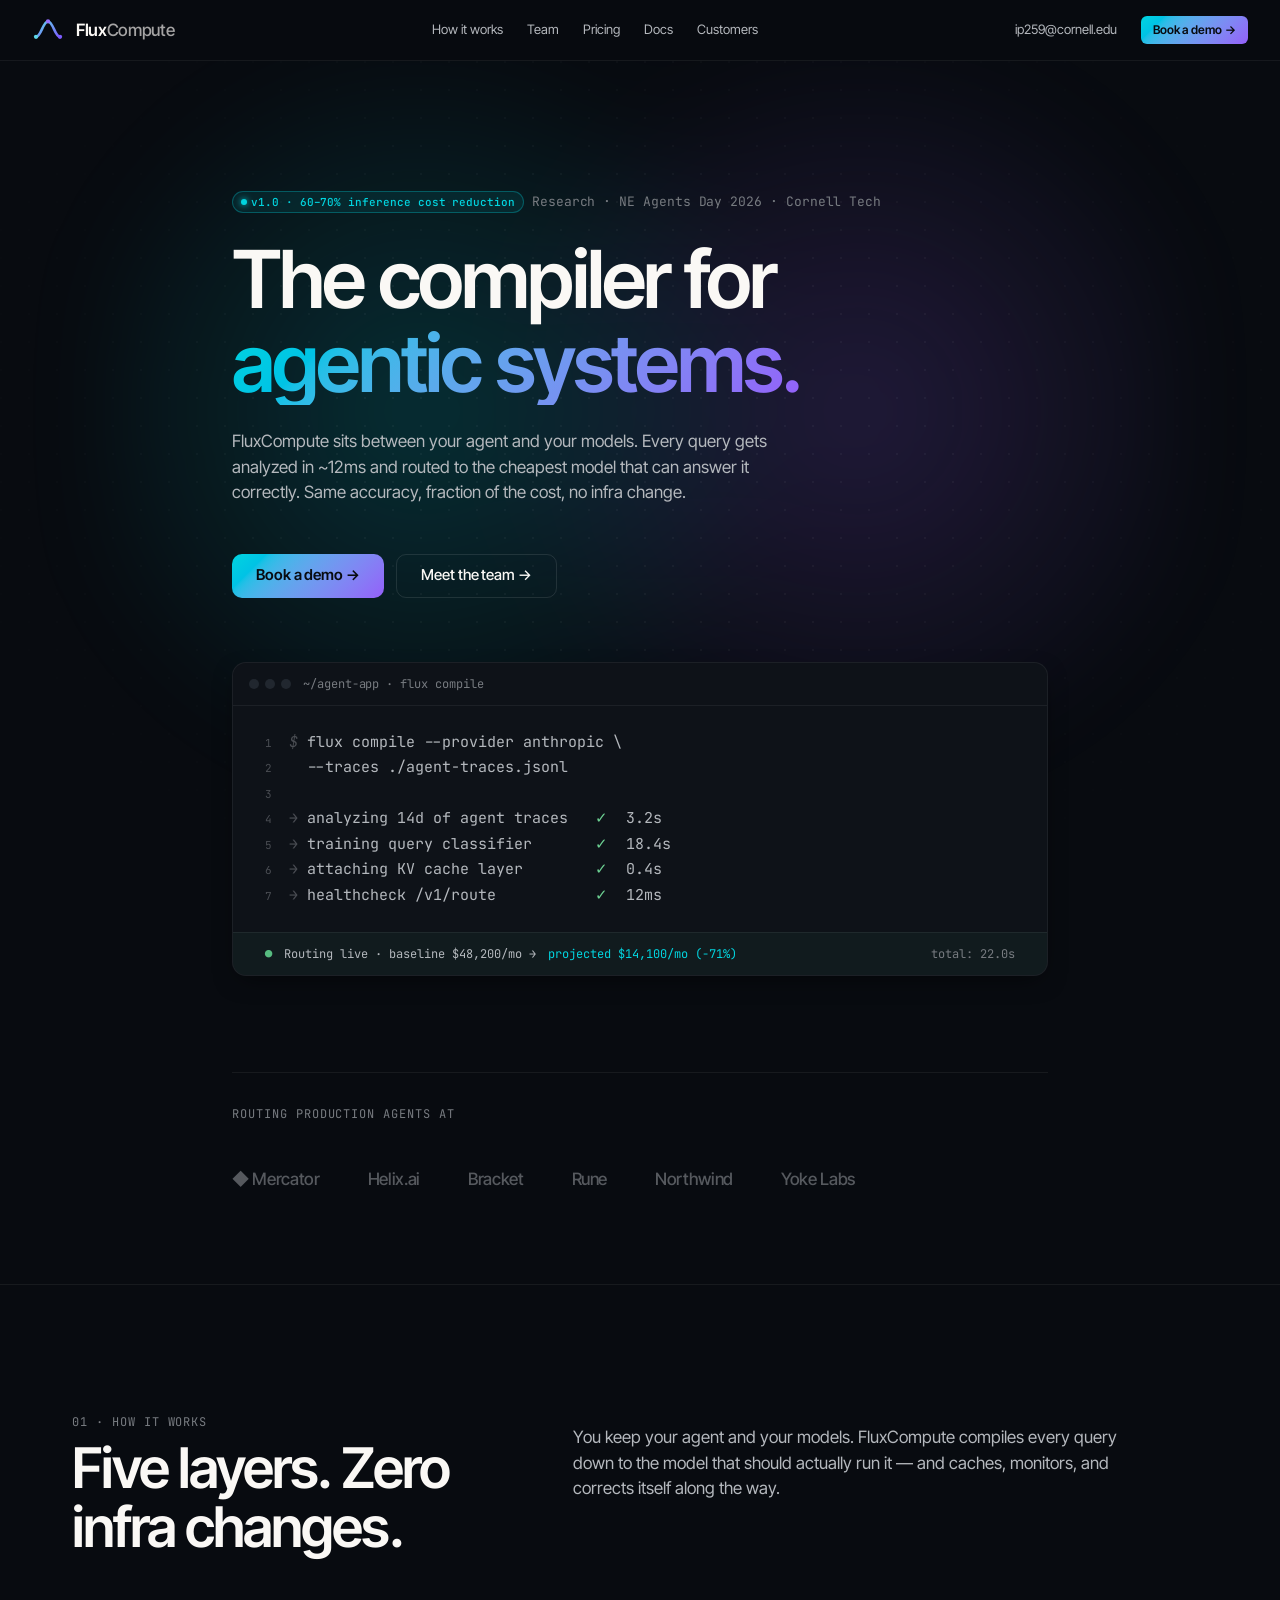
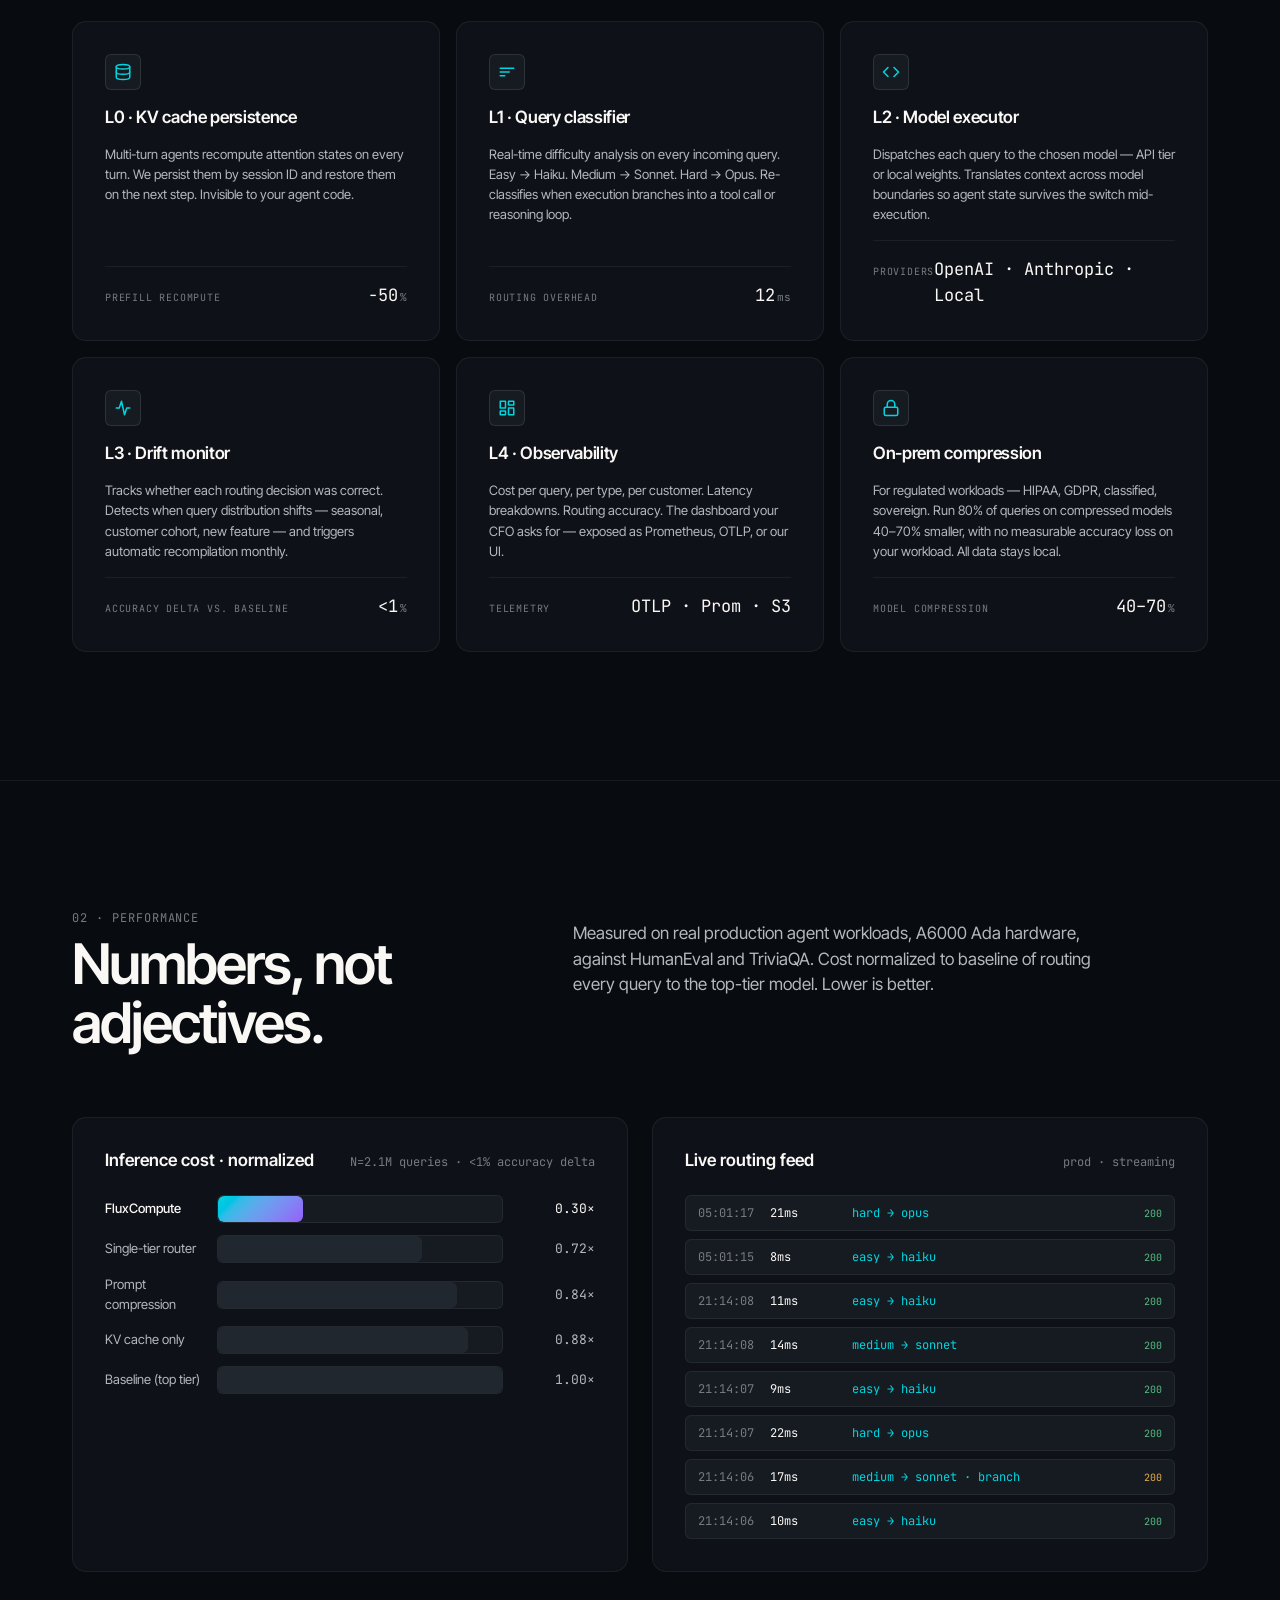
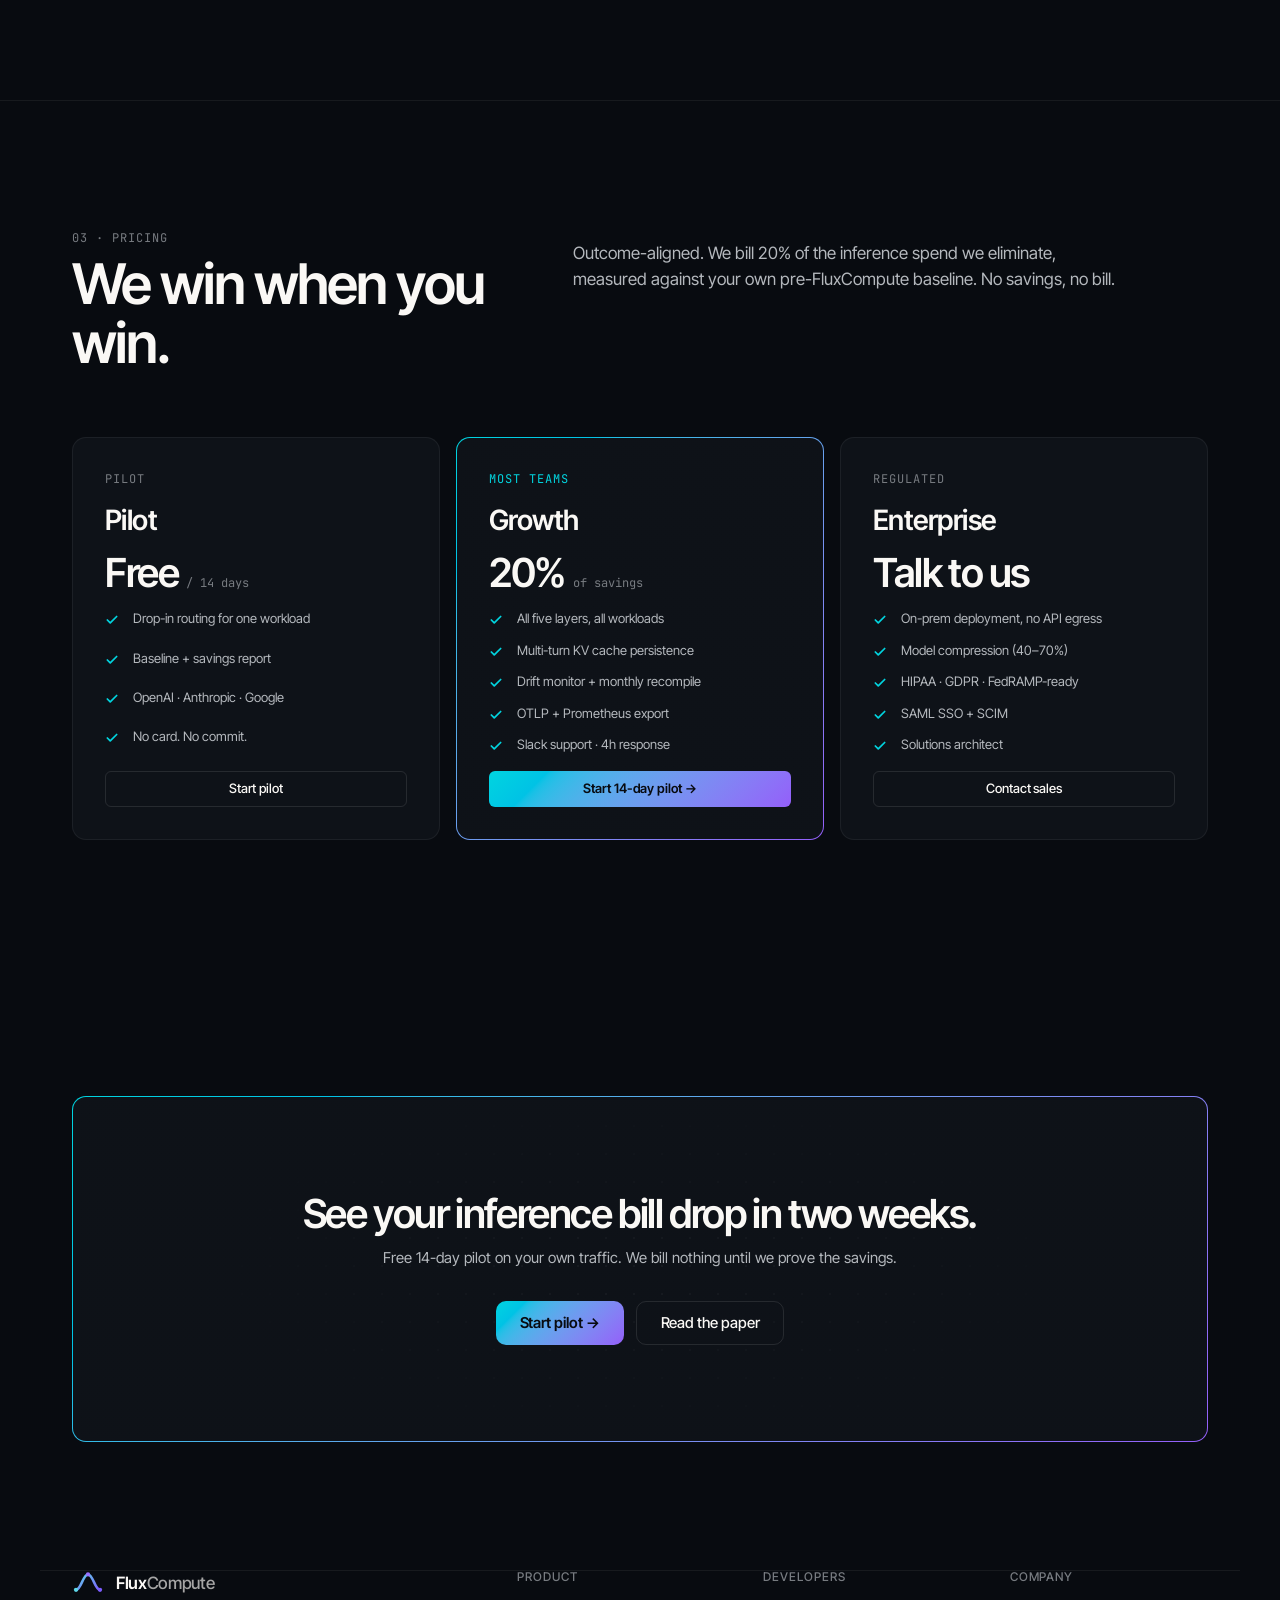
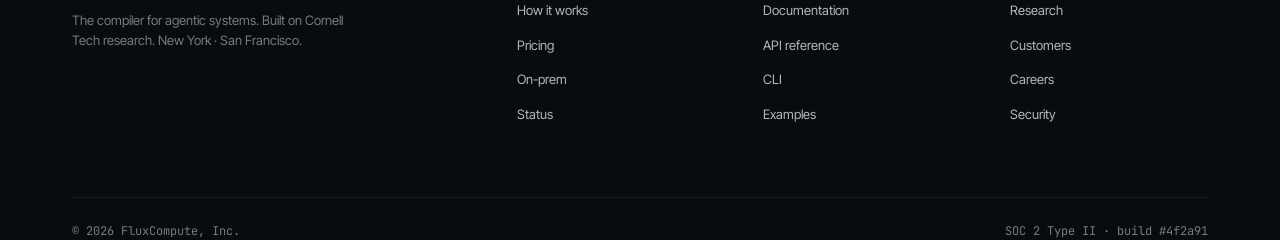
==== commit da0ac8ba: "hero: replace paper links with demo CTA and team scroll link" ====
--- a/index.html
+++ b/index.html
@@ -354,7 +354,7 @@
   <div class="container inner">
     <div class="eyebrow">
       <span class="badge badge-flux badge-dot">v1.0 · 60–70% inference cost reduction</span>
-      <span class="t-mono" style="color: var(--fg-2);">→ read the Cornell Tech paper</span>
+      <span class="t-mono" style="color: var(--fg-2);">Research · NE Agents Day 2026 · Cornell Tech</span>
     </div>
     <h1>
       The compiler for<br/>
@@ -366,9 +366,8 @@
       Same accuracy, fraction of the cost, no infra change.
     </p>
     <div class="cta">
-      <a class="btn btn-flux btn-lg">See it on your traffic →</a>
-      <a class="btn btn-ghost btn-lg">Read the paper</a>
-      <span class="hint">or <kbd>⌘</kbd><kbd>K</kbd> to search</span>
+      <a href="mailto:ip259@cornell.edu" class="btn btn-flux btn-lg">Book a demo →</a>
+      <a href="#team" class="btn btn-ghost btn-lg">Meet the team →</a>
     </div>
 
     <!-- terminal -->
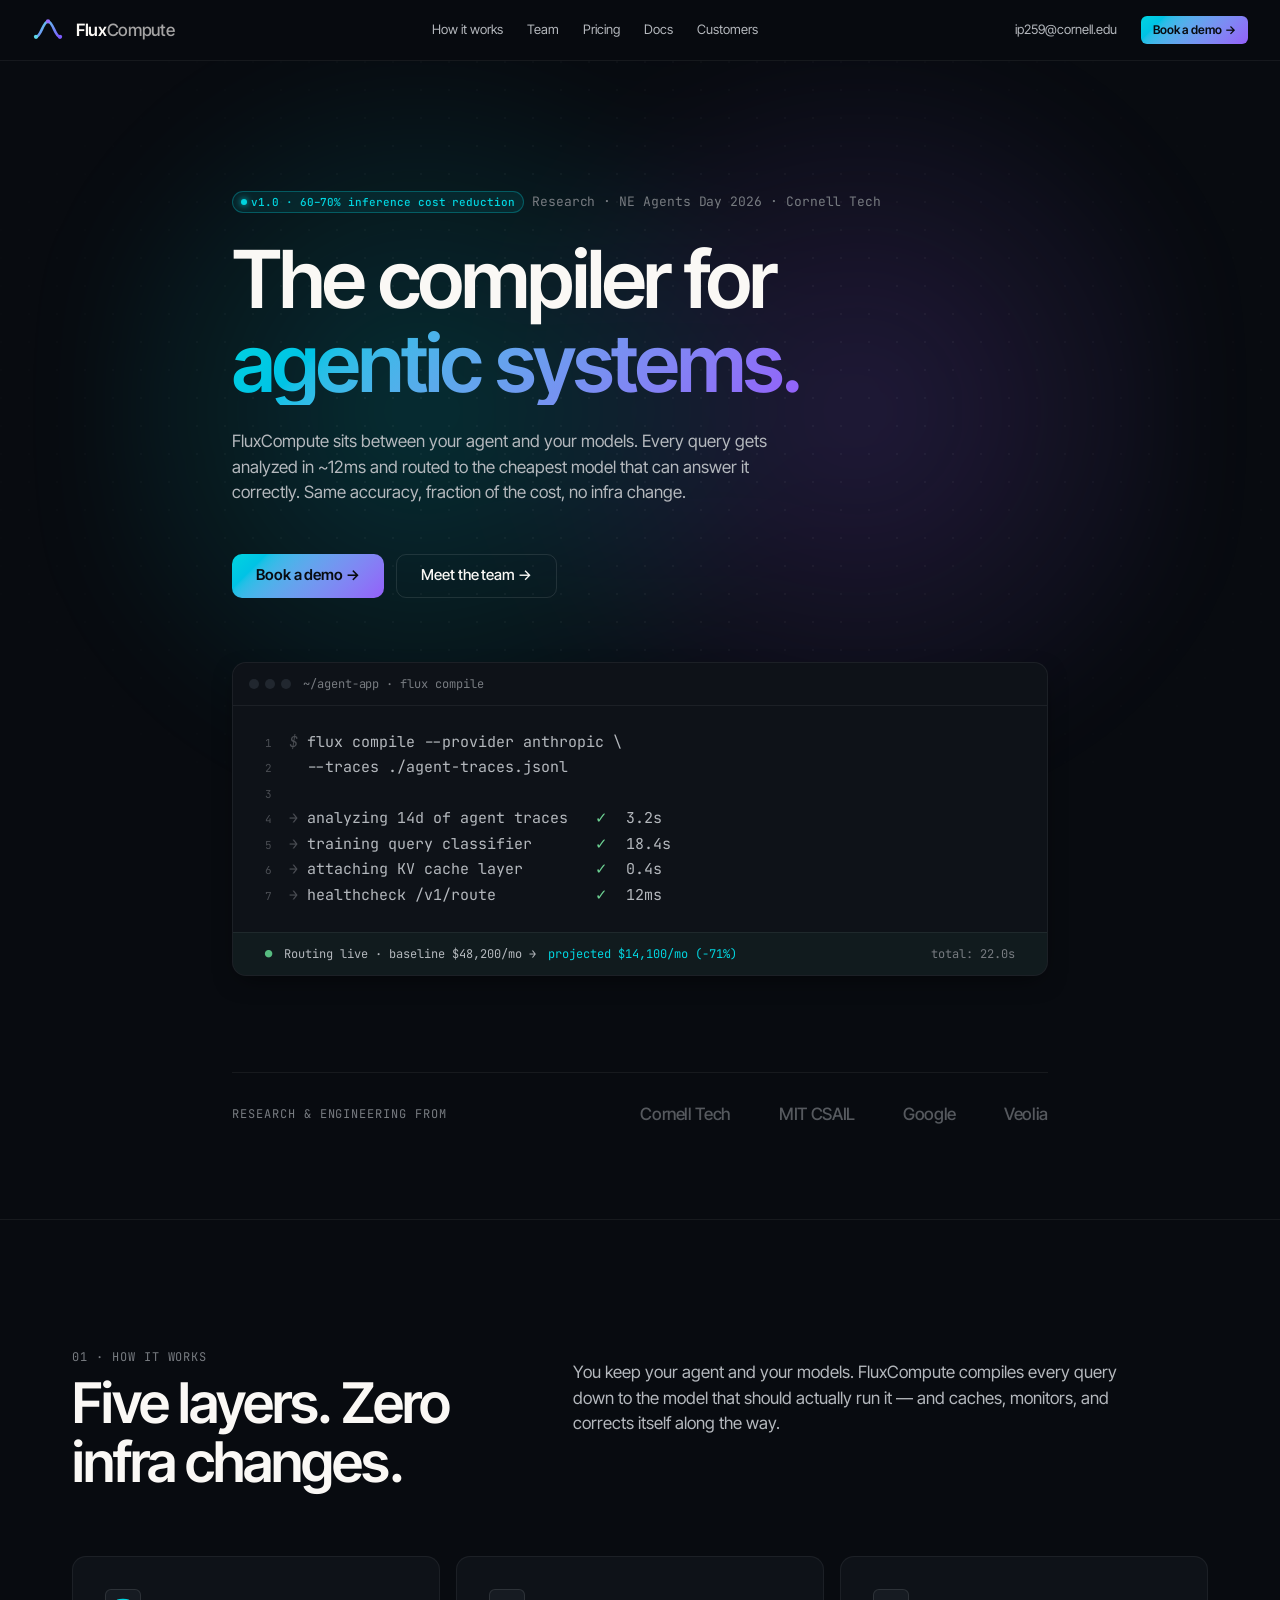
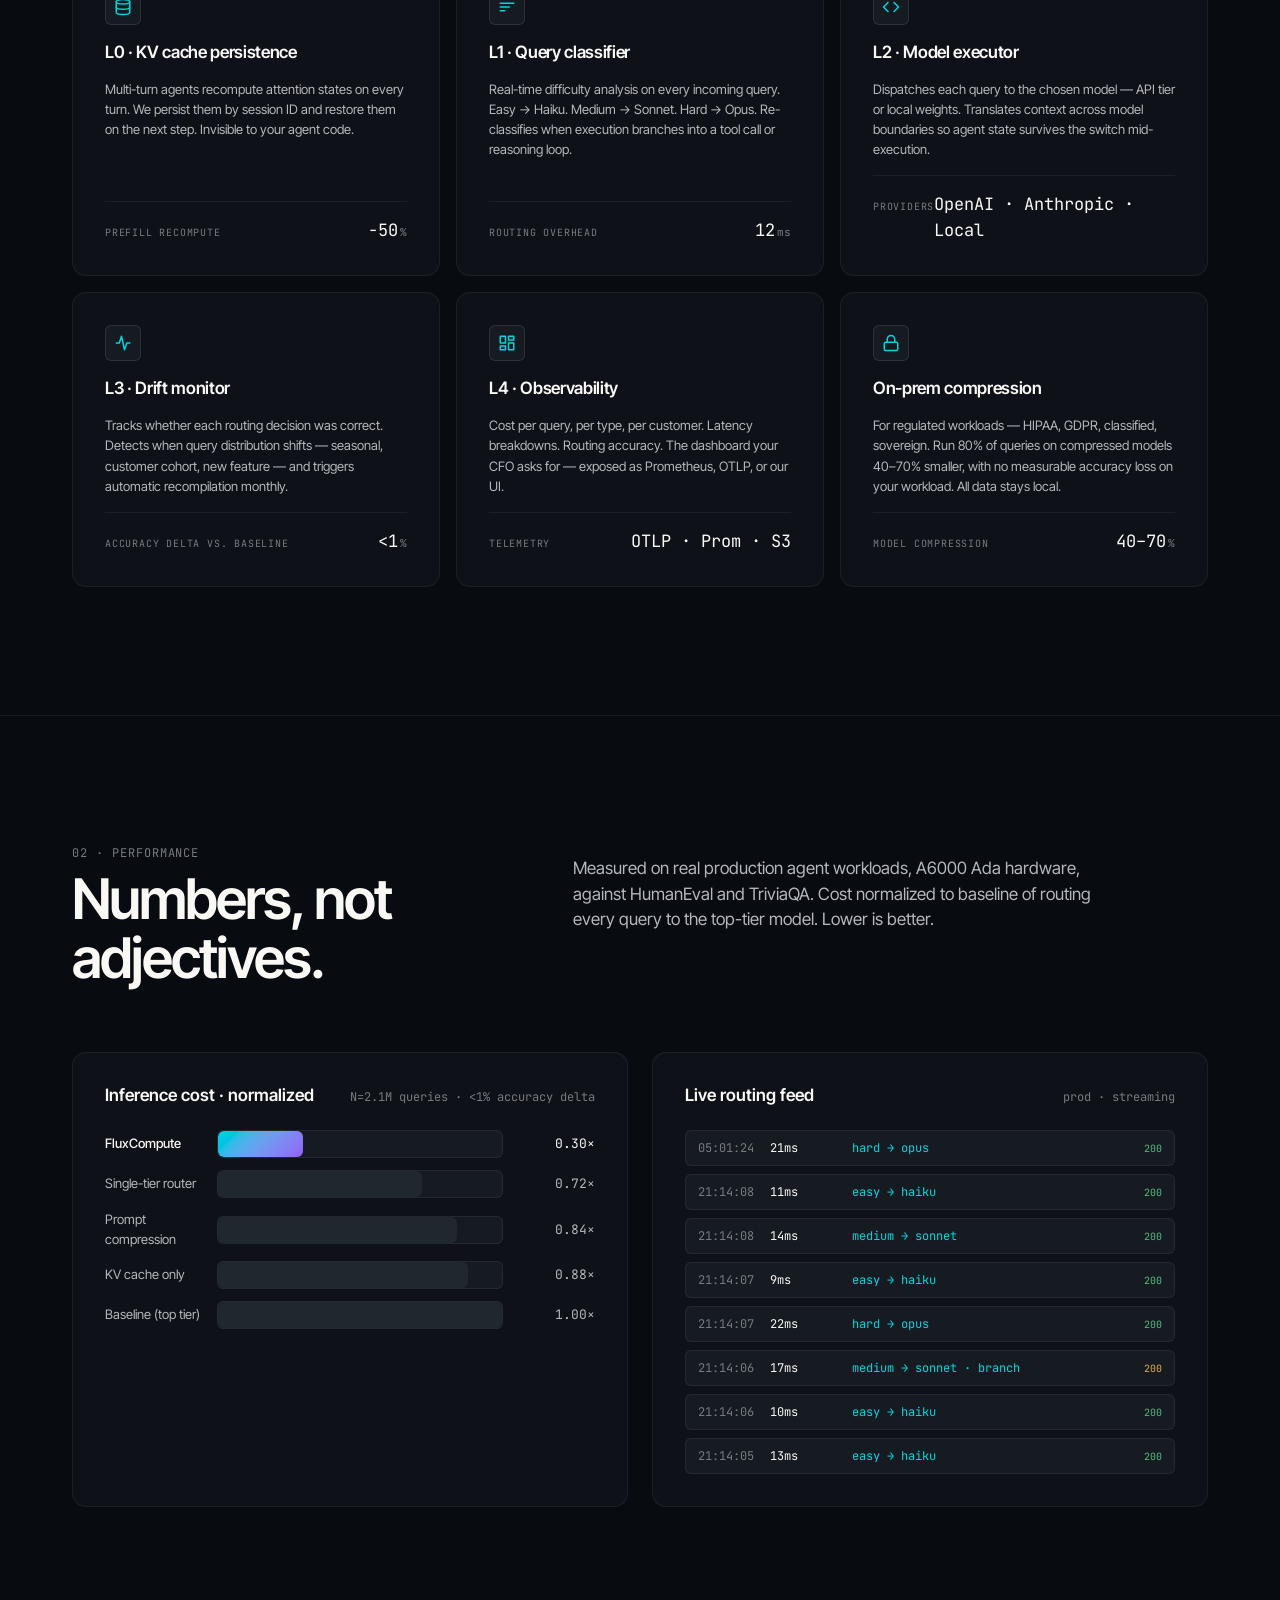
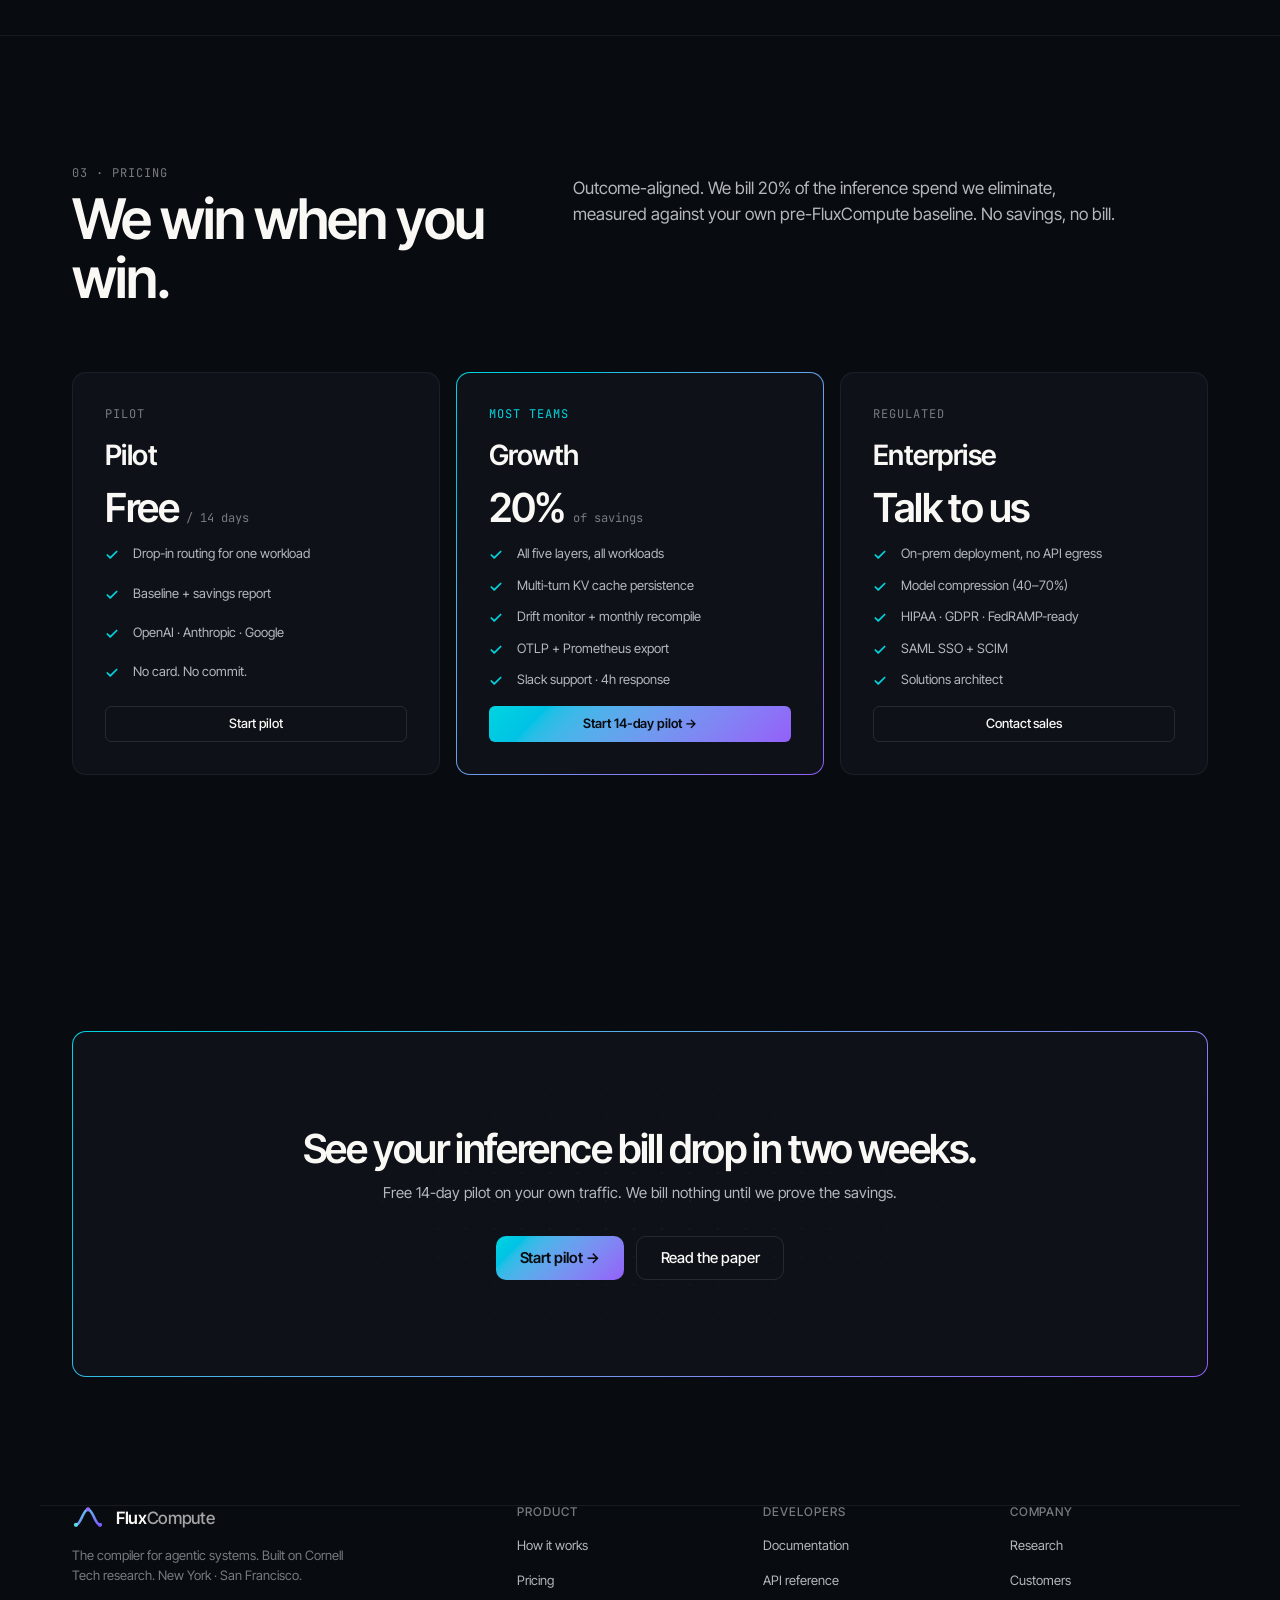
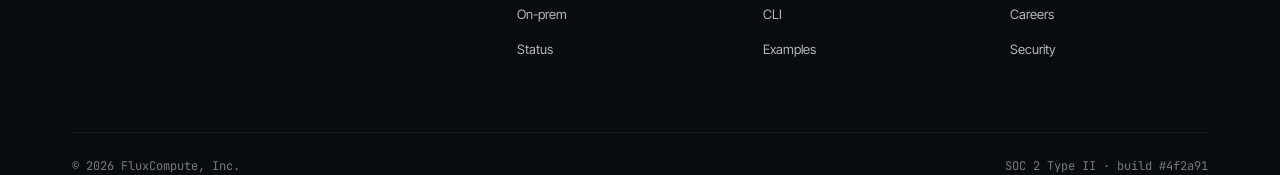
==== commit 06ca851a: "hero: replace fake customer logos with real institution strip" ====
--- a/index.html
+++ b/index.html
@@ -395,14 +395,12 @@
 
     <!-- logo strip -->
     <div class="strip">
-      <div class="lbl">Routing production agents at</div>
+      <div class="lbl">Research &amp; engineering from</div>
       <div class="marks">
-        <span>◆ Mercator</span>
-        <span>Helix.ai</span>
-        <span>Bracket</span>
-        <span>Rune</span>
-        <span>Northwind</span>
-        <span>Yoke Labs</span>
+        <span>Cornell Tech</span>
+        <span>MIT CSAIL</span>
+        <span>Google</span>
+        <span>Veolia</span>
       </div>
     </div>
   </div>
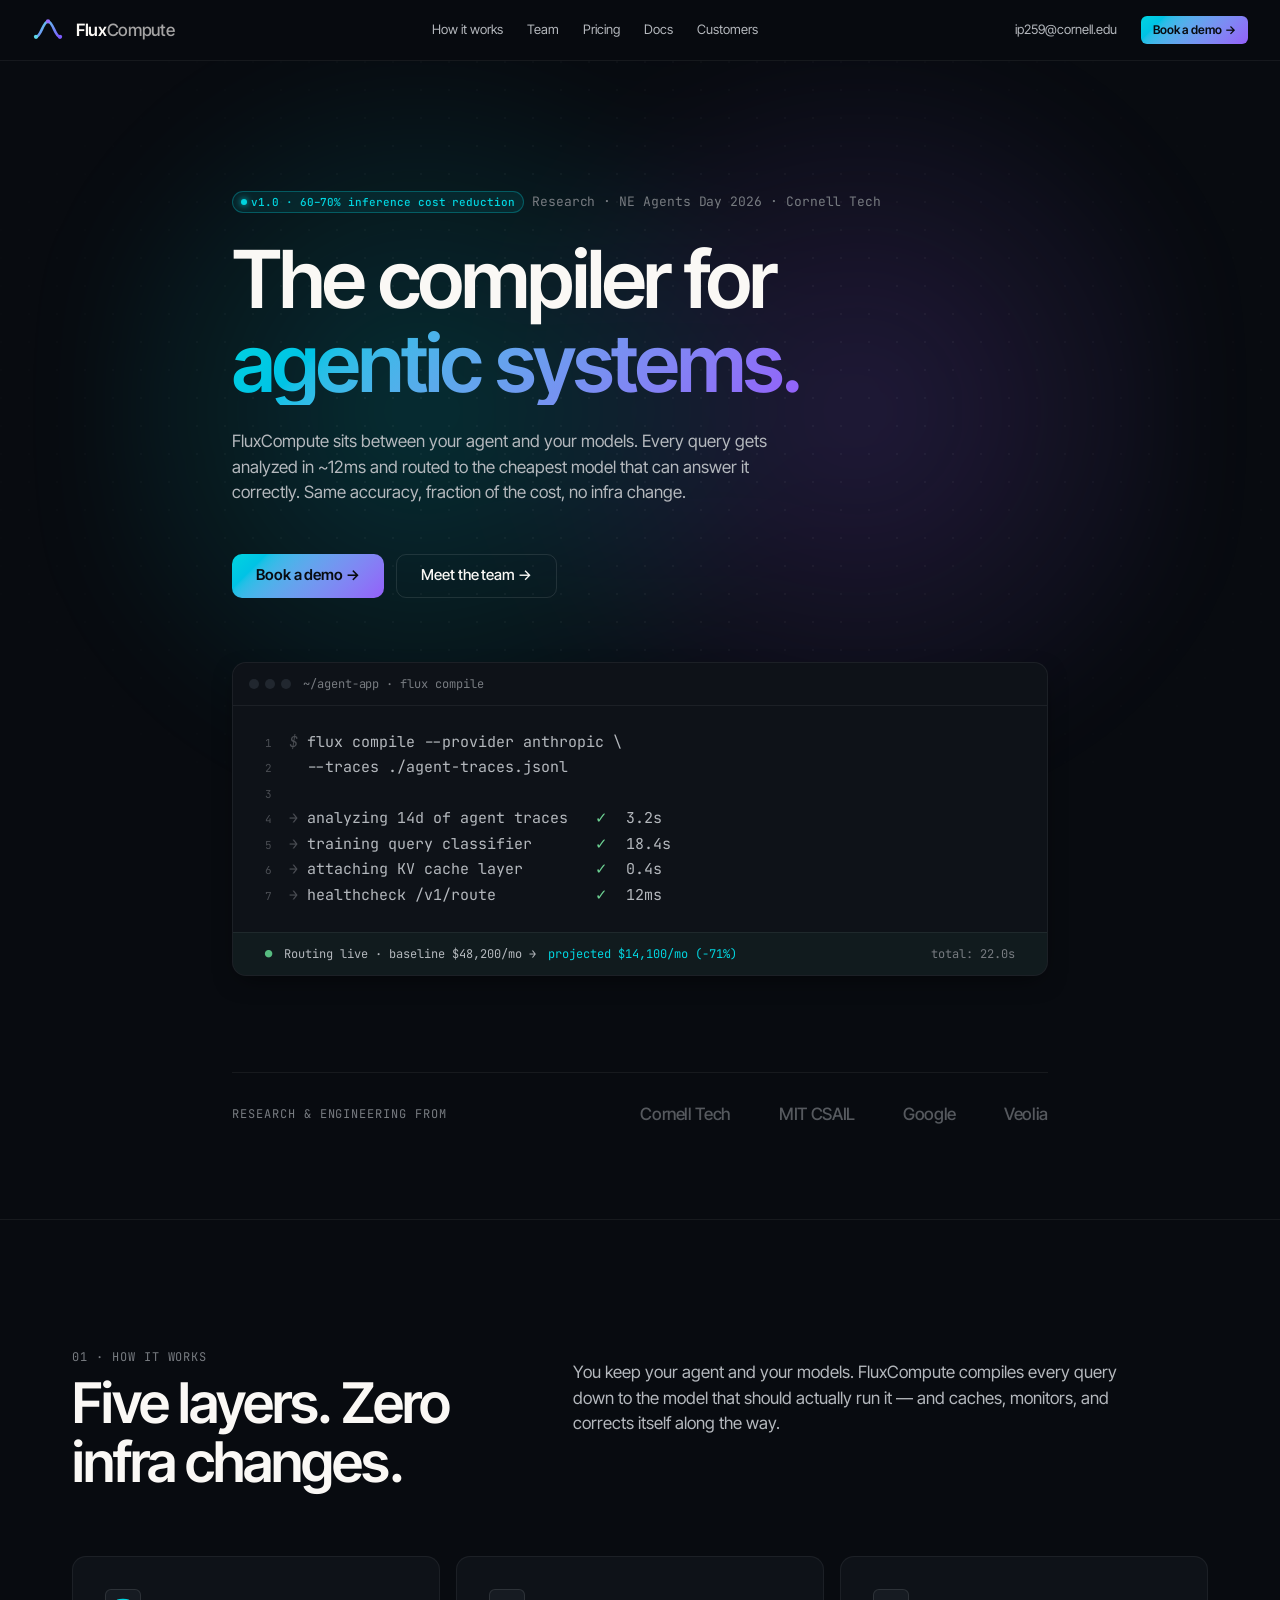
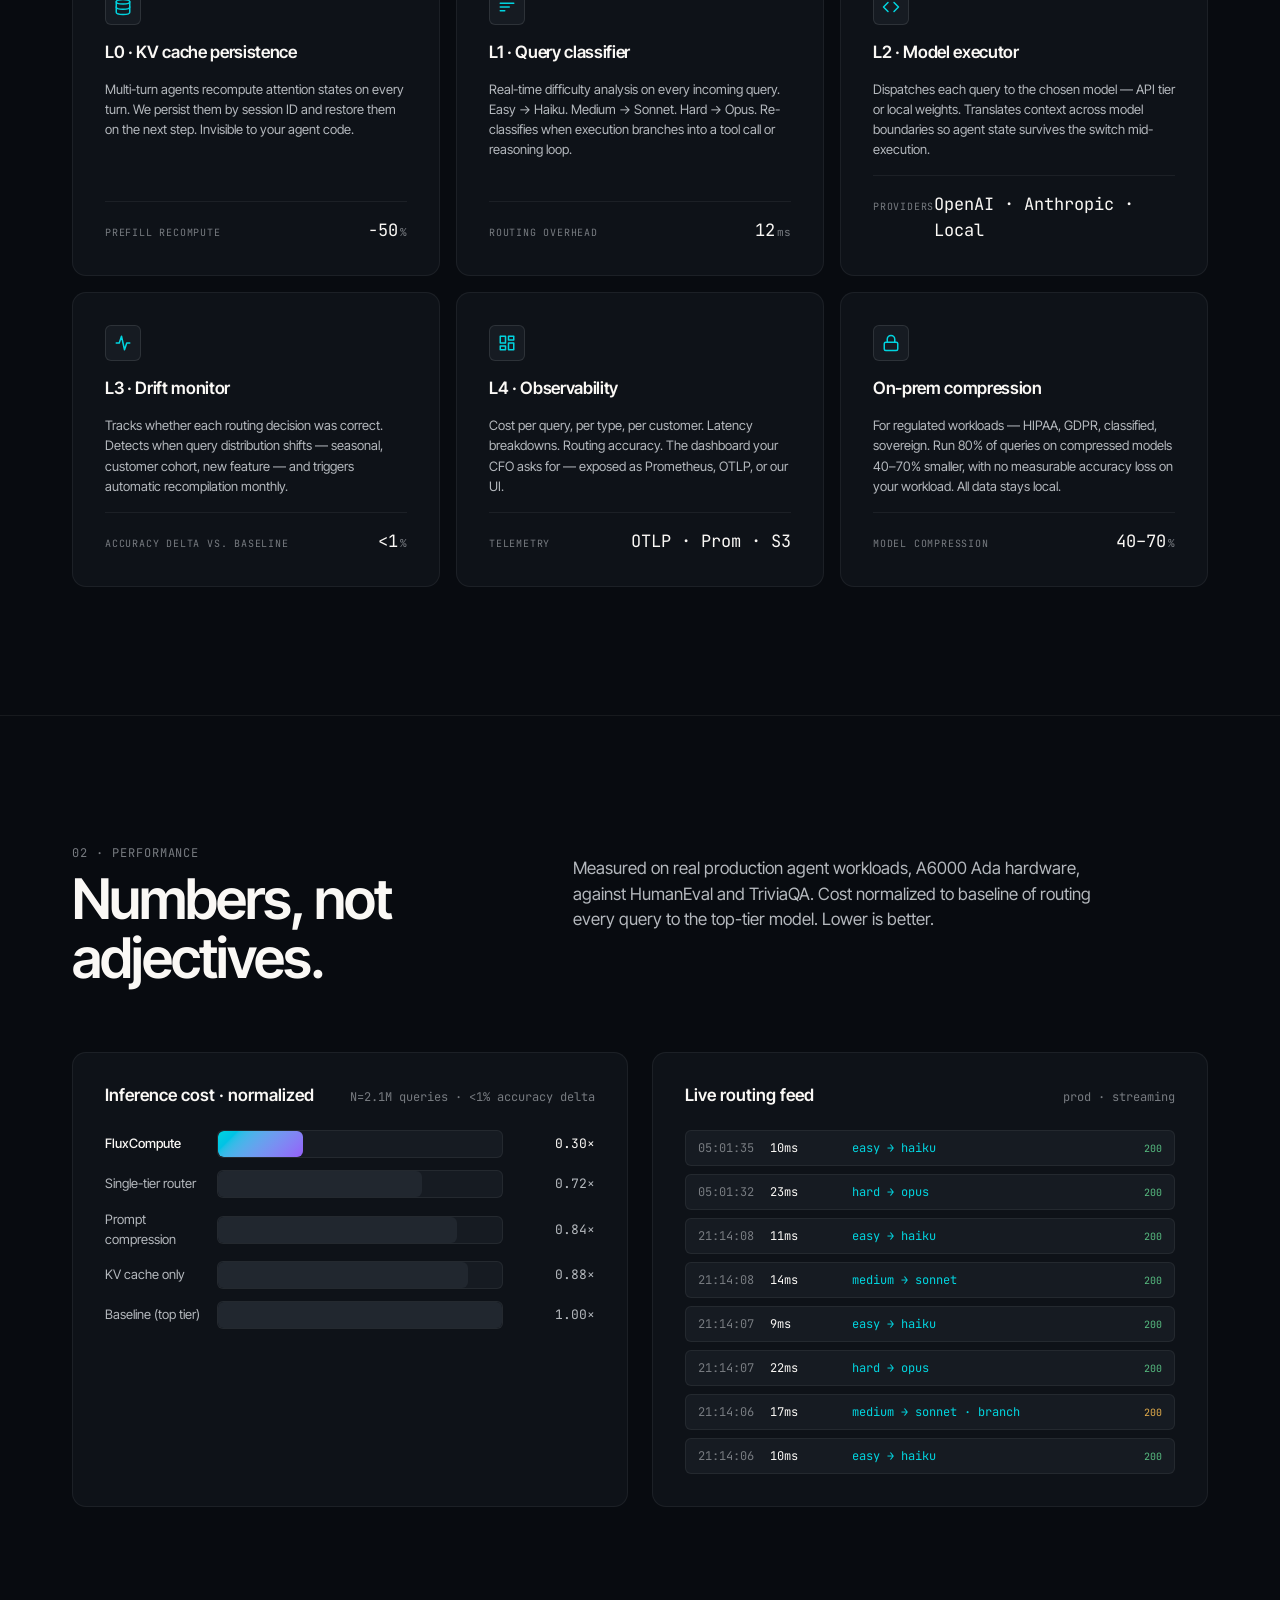
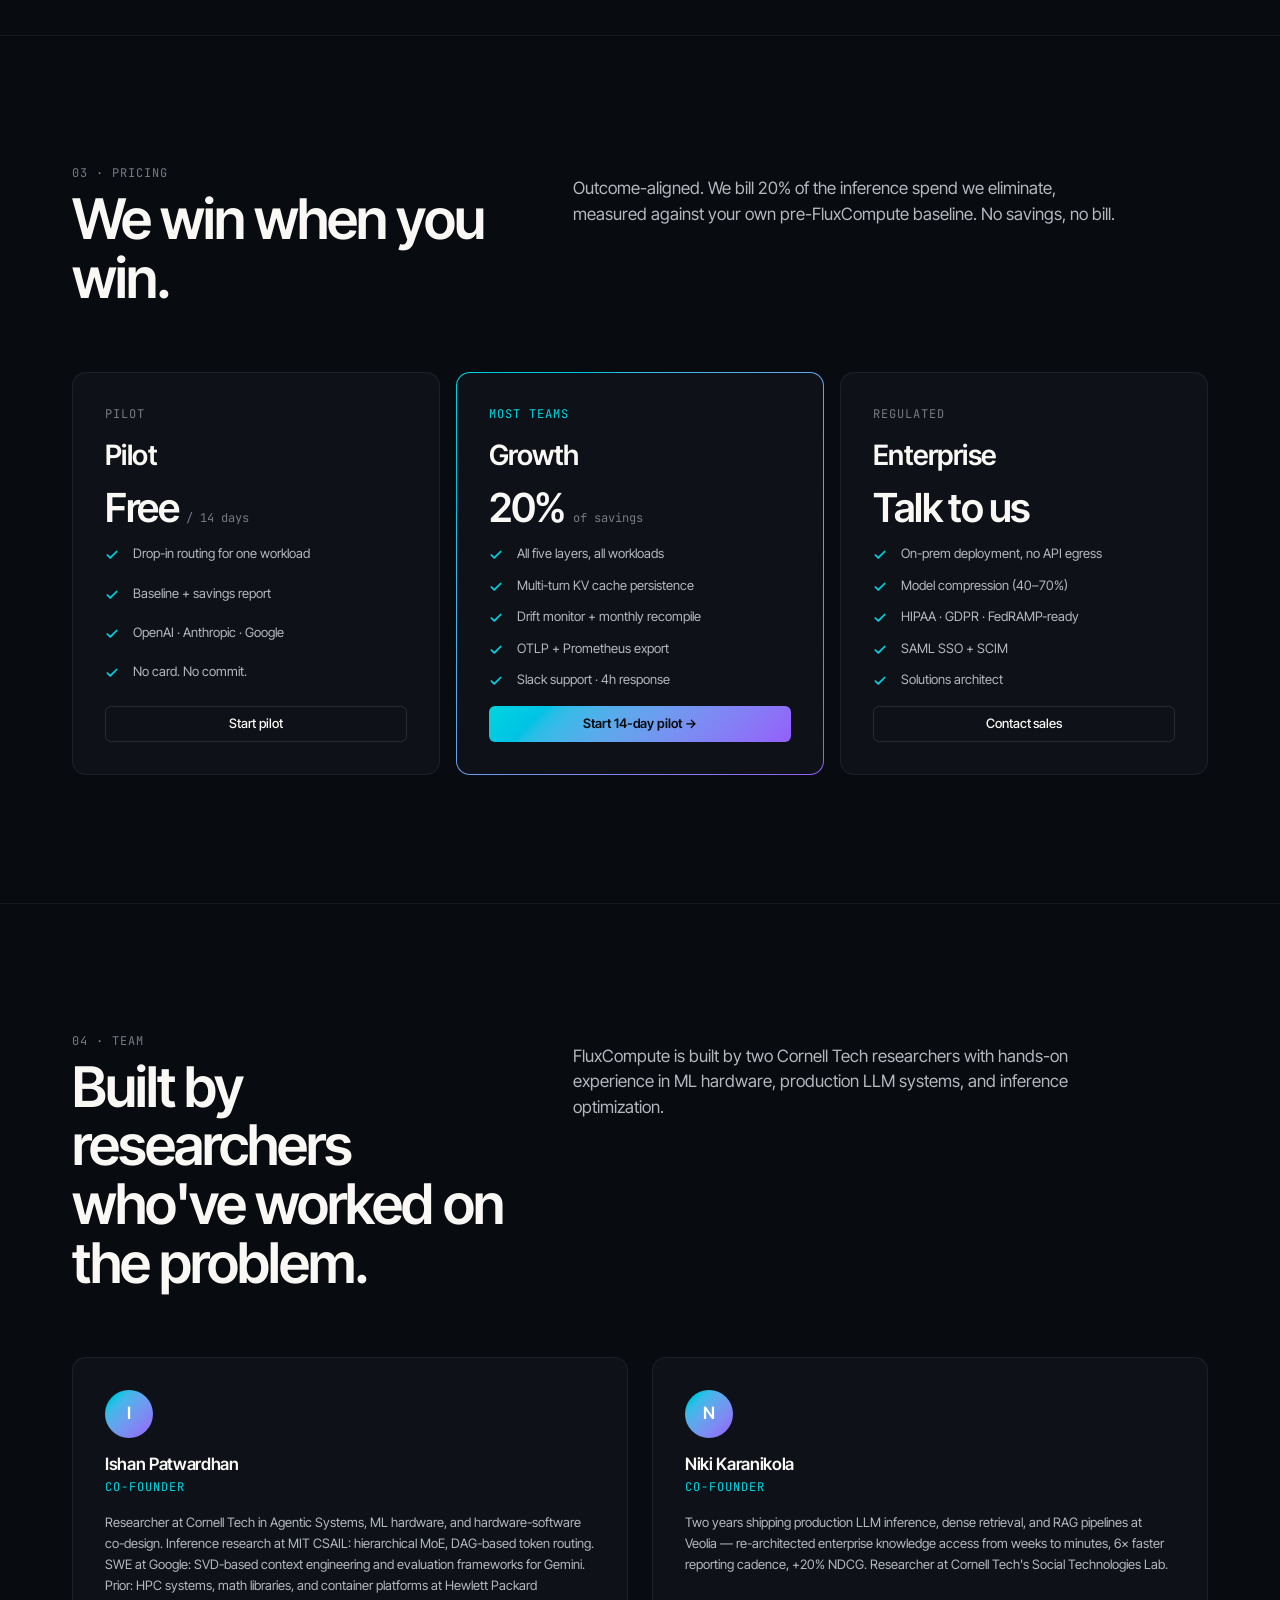
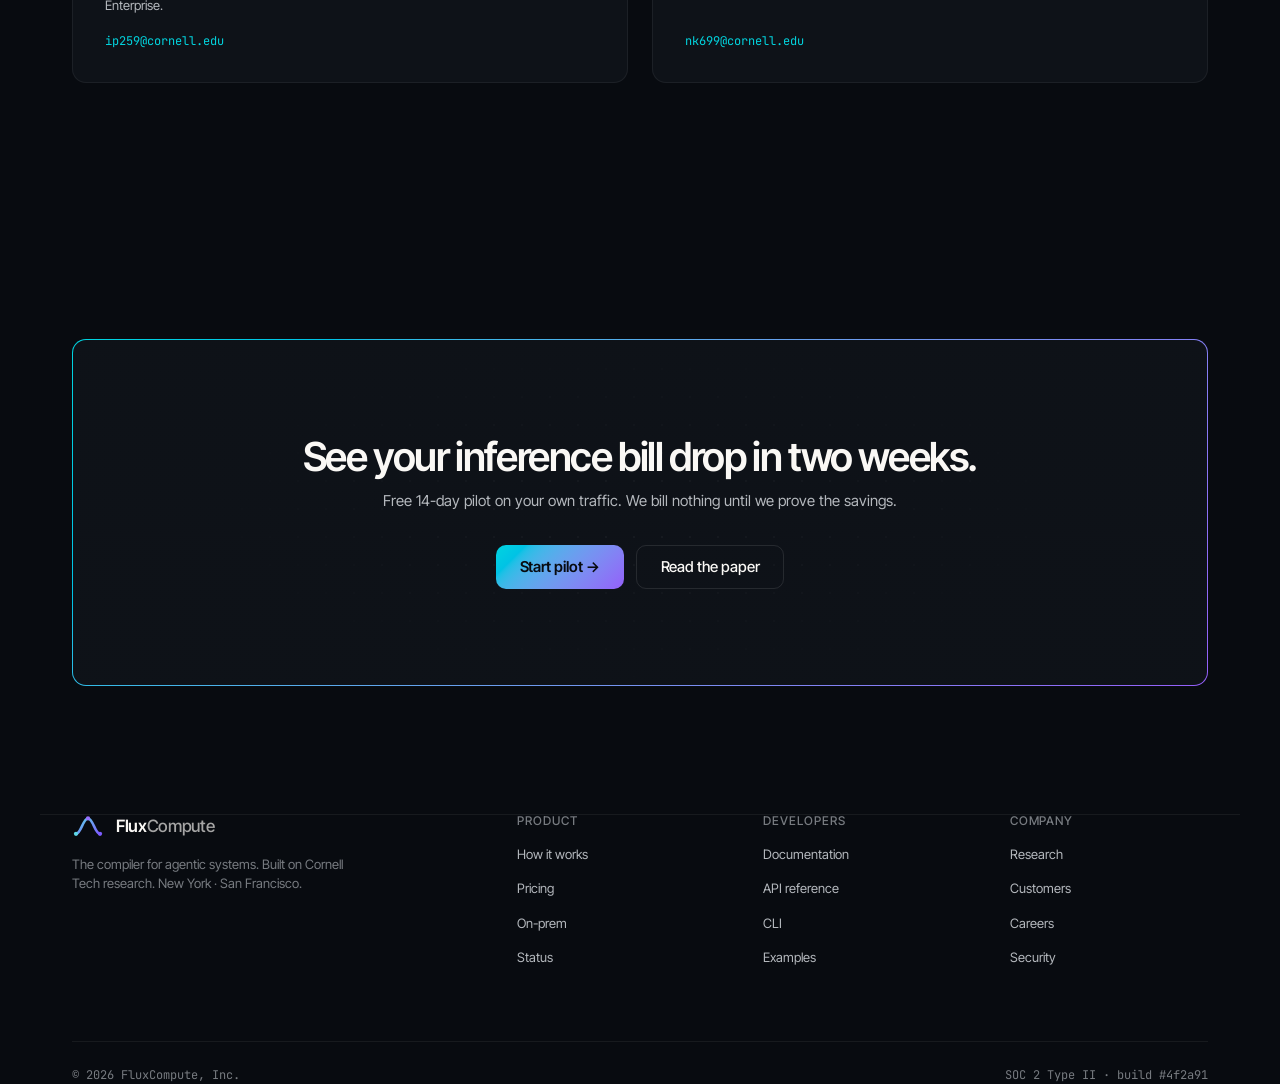
==== commit 2c56bd44: "feat: add team section with founder cards (Ishan + Niki)" ====
--- a/index.html
+++ b/index.html
@@ -314,6 +314,27 @@
     font-family: var(--font-mono); font-size: var(--text-xs); color: var(--fg-2);
   }
   @media (max-width: 880px) { footer { grid-template-columns: 1fr 1fr; } }
+
+  /* === Team === */
+  .team-grid { display: grid; grid-template-columns: 1fr 1fr; gap: var(--s-5); }
+  .team-card {
+    background: var(--bg-1); border: 1px solid var(--line-1);
+    border-radius: var(--r-4); padding: var(--s-6);
+    display: flex; flex-direction: column; gap: var(--s-4);
+  }
+  .team-avatar {
+    width: 48px; height: 48px; border-radius: 50%;
+    background: var(--flux-gradient);
+    display: flex; align-items: center; justify-content: center;
+    font: 600 var(--text-md)/1 var(--font-sans);
+    color: #fff; flex-shrink: 0;
+  }
+  .team-name { margin: 0; font: 600 var(--text-md)/1.2 var(--font-sans); letter-spacing: var(--tracking-tight); }
+  .team-role { font-family: var(--font-mono); font-size: var(--text-xs); color: var(--flux-cyan); letter-spacing: var(--tracking-caps); text-transform: uppercase; margin-top: var(--s-1); }
+  .team-bio { margin: 0; font-size: var(--text-sm); color: var(--fg-1); line-height: 1.6; }
+  .team-contact { font-family: var(--font-mono); font-size: var(--text-xs); color: var(--fg-2); margin-top: auto; }
+  .team-contact a { color: var(--flux-cyan); }
+  @media (max-width: 880px) { .team-grid { grid-template-columns: 1fr; } }
 </style>
 </head>
 <body>
@@ -629,6 +650,39 @@
           <li><svg width="14" height="14" viewBox="0 0 24 24" fill="none" stroke="currentColor" stroke-width="3" stroke-linecap="round" stroke-linejoin="round"><polyline points="20 6 9 17 4 12"/></svg><span>Solutions architect</span></li>
         </ul>
         <a class="btn btn-ghost">Contact sales</a>
+      </div>
+    </div>
+  </div>
+</section>
+
+<!-- 04 Team -->
+<section class="s" id="team">
+  <div class="container">
+    <div class="s-head">
+      <div>
+        <div class="num">04 · Team</div>
+        <h2>Built by researchers who've worked on the problem.</h2>
+      </div>
+      <p>FluxCompute is built by two Cornell Tech researchers with hands-on experience in ML hardware, production LLM systems, and inference optimization.</p>
+    </div>
+    <div class="team-grid">
+      <div class="team-card">
+        <div class="team-avatar">I</div>
+        <div>
+          <h3 class="team-name">Ishan Patwardhan</h3>
+          <div class="team-role">Co-founder</div>
+        </div>
+        <p class="team-bio">Researcher at Cornell Tech in Agentic Systems, ML hardware, and hardware-software co-design. Inference research at MIT CSAIL: hierarchical MoE, DAG-based token routing. SWE at Google: SVD-based context engineering and evaluation frameworks for Gemini. Prior: HPC systems, math libraries, and container platforms at Hewlett Packard Enterprise.</p>
+        <div class="team-contact"><a href="mailto:ip259@cornell.edu">ip259@cornell.edu</a></div>
+      </div>
+      <div class="team-card">
+        <div class="team-avatar">N</div>
+        <div>
+          <h3 class="team-name">Niki Karanikola</h3>
+          <div class="team-role">Co-founder</div>
+        </div>
+        <p class="team-bio">Two years shipping production LLM inference, dense retrieval, and RAG pipelines at Veolia — re-architected enterprise knowledge access from weeks to minutes, 6× faster reporting cadence, +20% NDCG. Researcher at Cornell Tech's Social Technologies Lab.</p>
+        <div class="team-contact"><a href="mailto:nk699@cornell.edu">nk699@cornell.edu</a></div>
       </div>
     </div>
   </div>
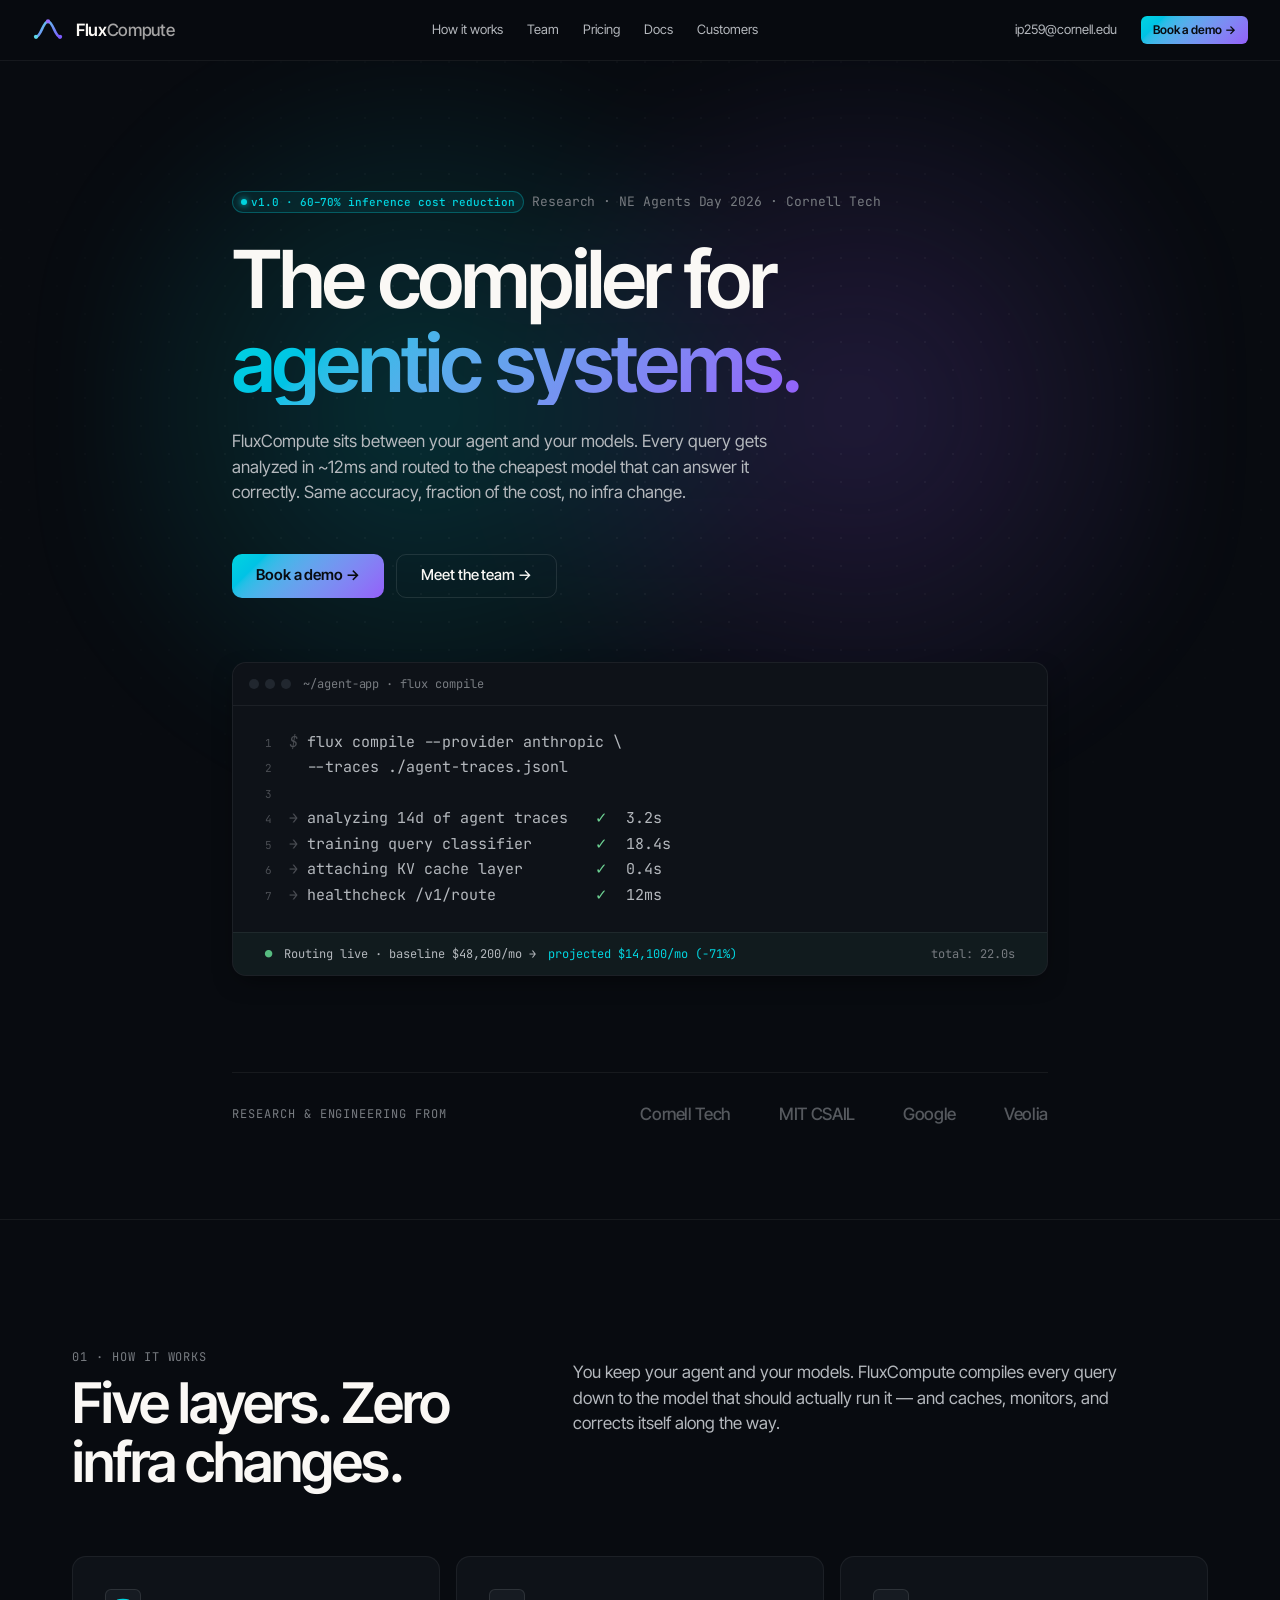
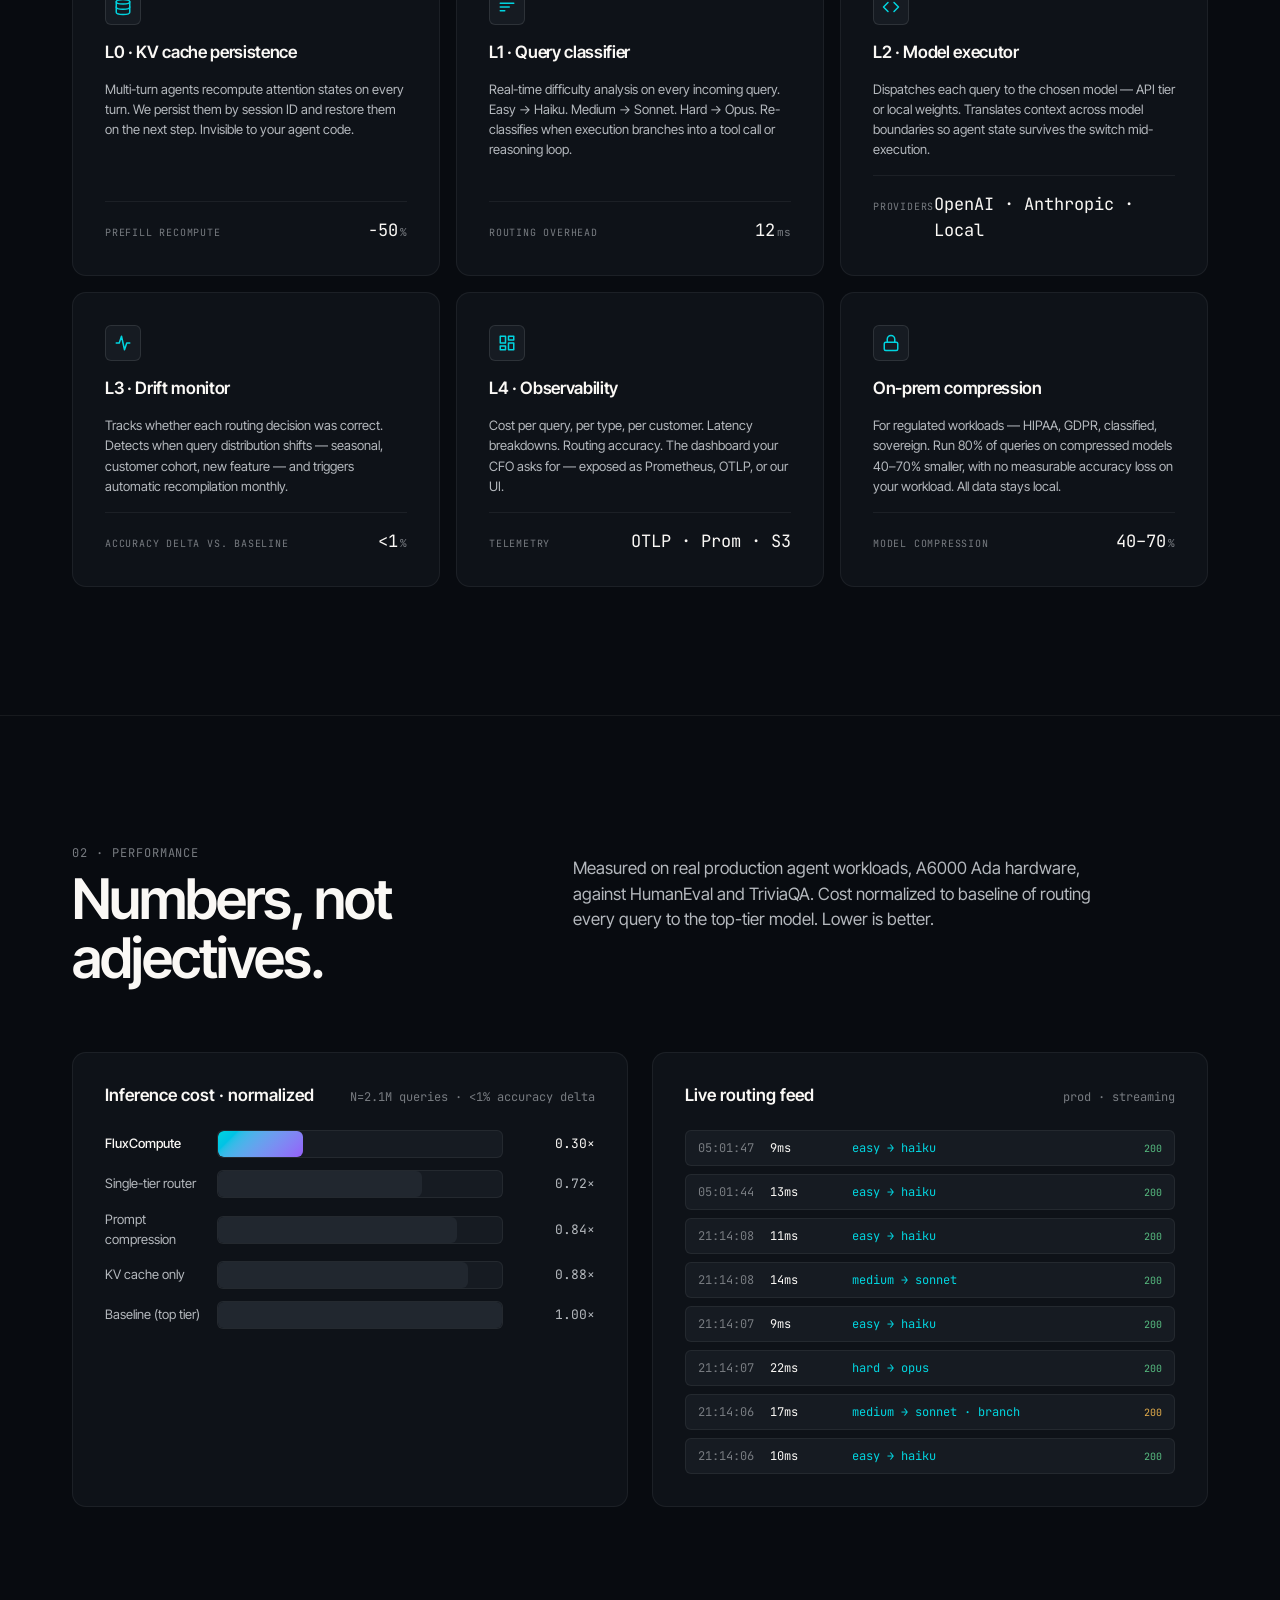
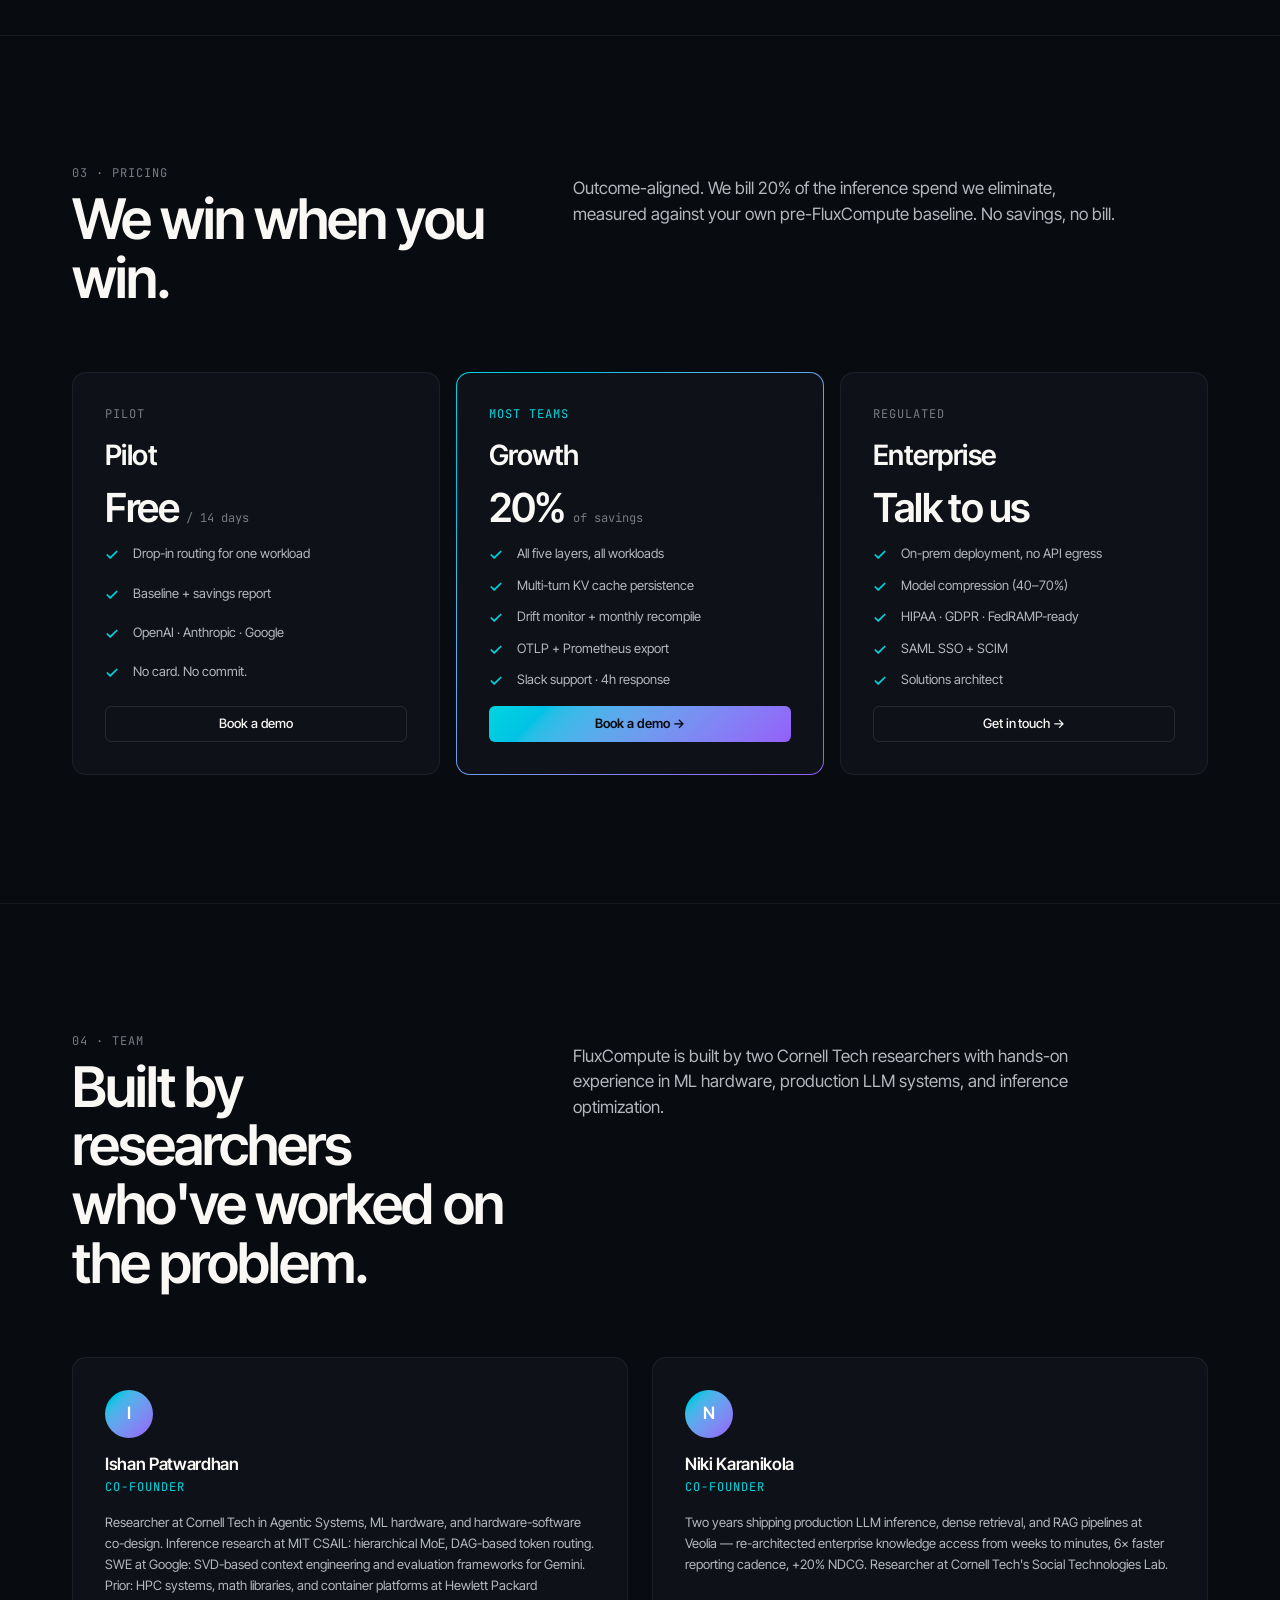
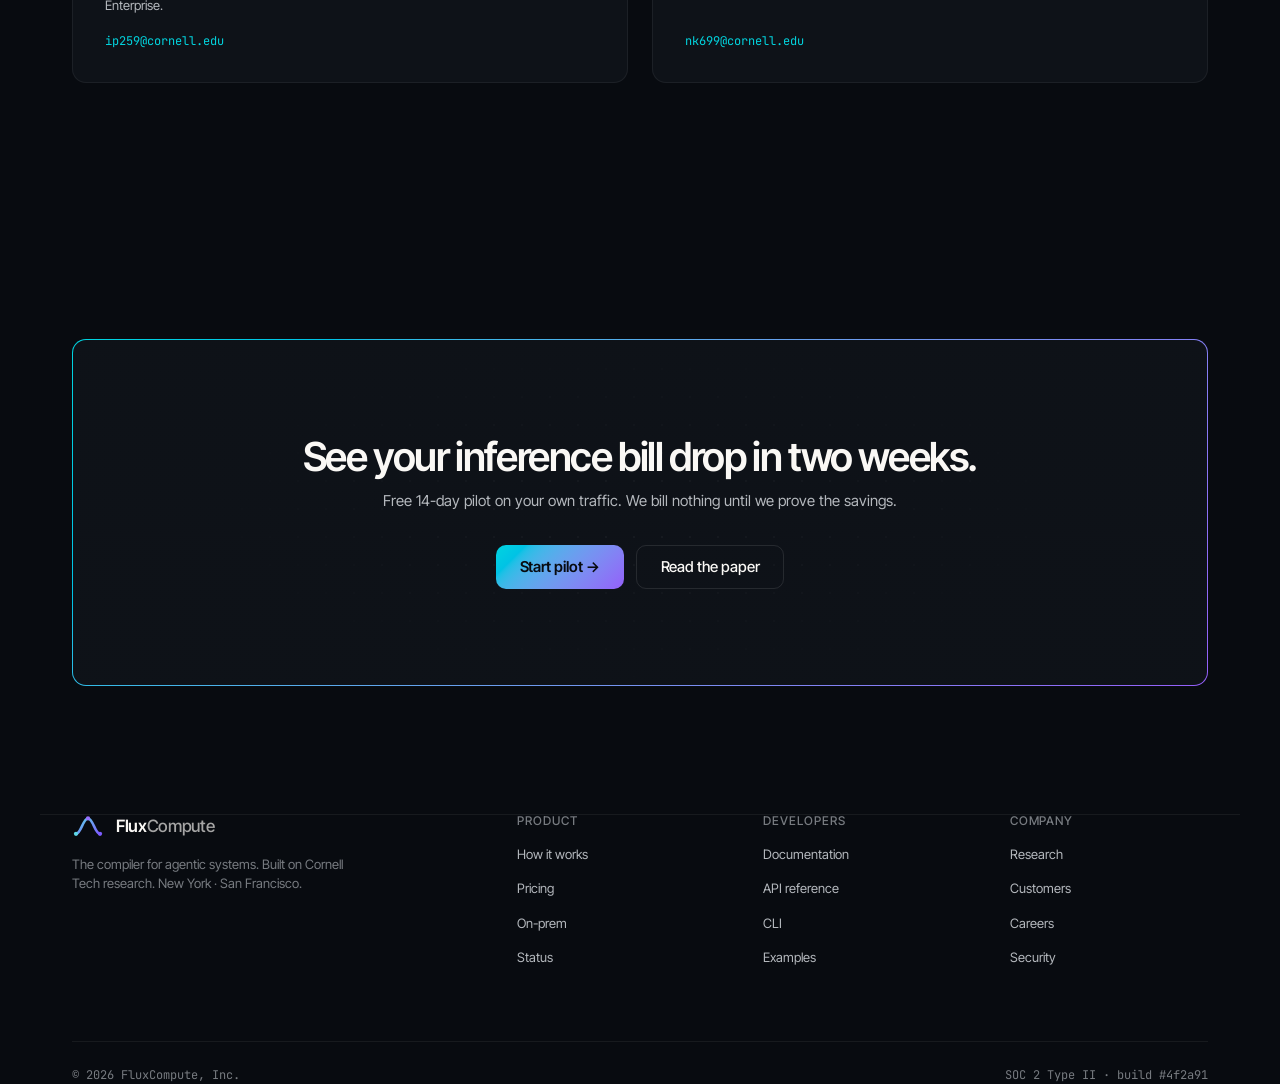
==== commit e1dacd33: "pricing: replace pilot/contact-sales CTAs with book-a-demo mailto links" ====
--- a/index.html
+++ b/index.html
@@ -621,7 +621,7 @@
           <li><svg width="14" height="14" viewBox="0 0 24 24" fill="none" stroke="currentColor" stroke-width="3" stroke-linecap="round" stroke-linejoin="round"><polyline points="20 6 9 17 4 12"/></svg><span>OpenAI · Anthropic · Google</span></li>
           <li><svg width="14" height="14" viewBox="0 0 24 24" fill="none" stroke="currentColor" stroke-width="3" stroke-linecap="round" stroke-linejoin="round"><polyline points="20 6 9 17 4 12"/></svg><span>No card. No commit.</span></li>
         </ul>
-        <a class="btn btn-ghost">Start pilot</a>
+        <a href="mailto:ip259@cornell.edu" class="btn btn-ghost">Book a demo</a>
       </div>
 
       <div class="price featured">
@@ -635,7 +635,7 @@
           <li><svg width="14" height="14" viewBox="0 0 24 24" fill="none" stroke="currentColor" stroke-width="3" stroke-linecap="round" stroke-linejoin="round"><polyline points="20 6 9 17 4 12"/></svg><span>OTLP + Prometheus export</span></li>
           <li><svg width="14" height="14" viewBox="0 0 24 24" fill="none" stroke="currentColor" stroke-width="3" stroke-linecap="round" stroke-linejoin="round"><polyline points="20 6 9 17 4 12"/></svg><span>Slack support · 4h response</span></li>
         </ul>
-        <a class="btn btn-flux">Start 14-day pilot →</a>
+        <a href="mailto:ip259@cornell.edu" class="btn btn-flux">Book a demo →</a>
       </div>
 
       <div class="price">
@@ -649,7 +649,7 @@
           <li><svg width="14" height="14" viewBox="0 0 24 24" fill="none" stroke="currentColor" stroke-width="3" stroke-linecap="round" stroke-linejoin="round"><polyline points="20 6 9 17 4 12"/></svg><span>SAML SSO + SCIM</span></li>
           <li><svg width="14" height="14" viewBox="0 0 24 24" fill="none" stroke="currentColor" stroke-width="3" stroke-linecap="round" stroke-linejoin="round"><polyline points="20 6 9 17 4 12"/></svg><span>Solutions architect</span></li>
         </ul>
-        <a class="btn btn-ghost">Contact sales</a>
+        <a href="mailto:ip259@cornell.edu" class="btn btn-ghost">Get in touch →</a>
       </div>
     </div>
   </div>
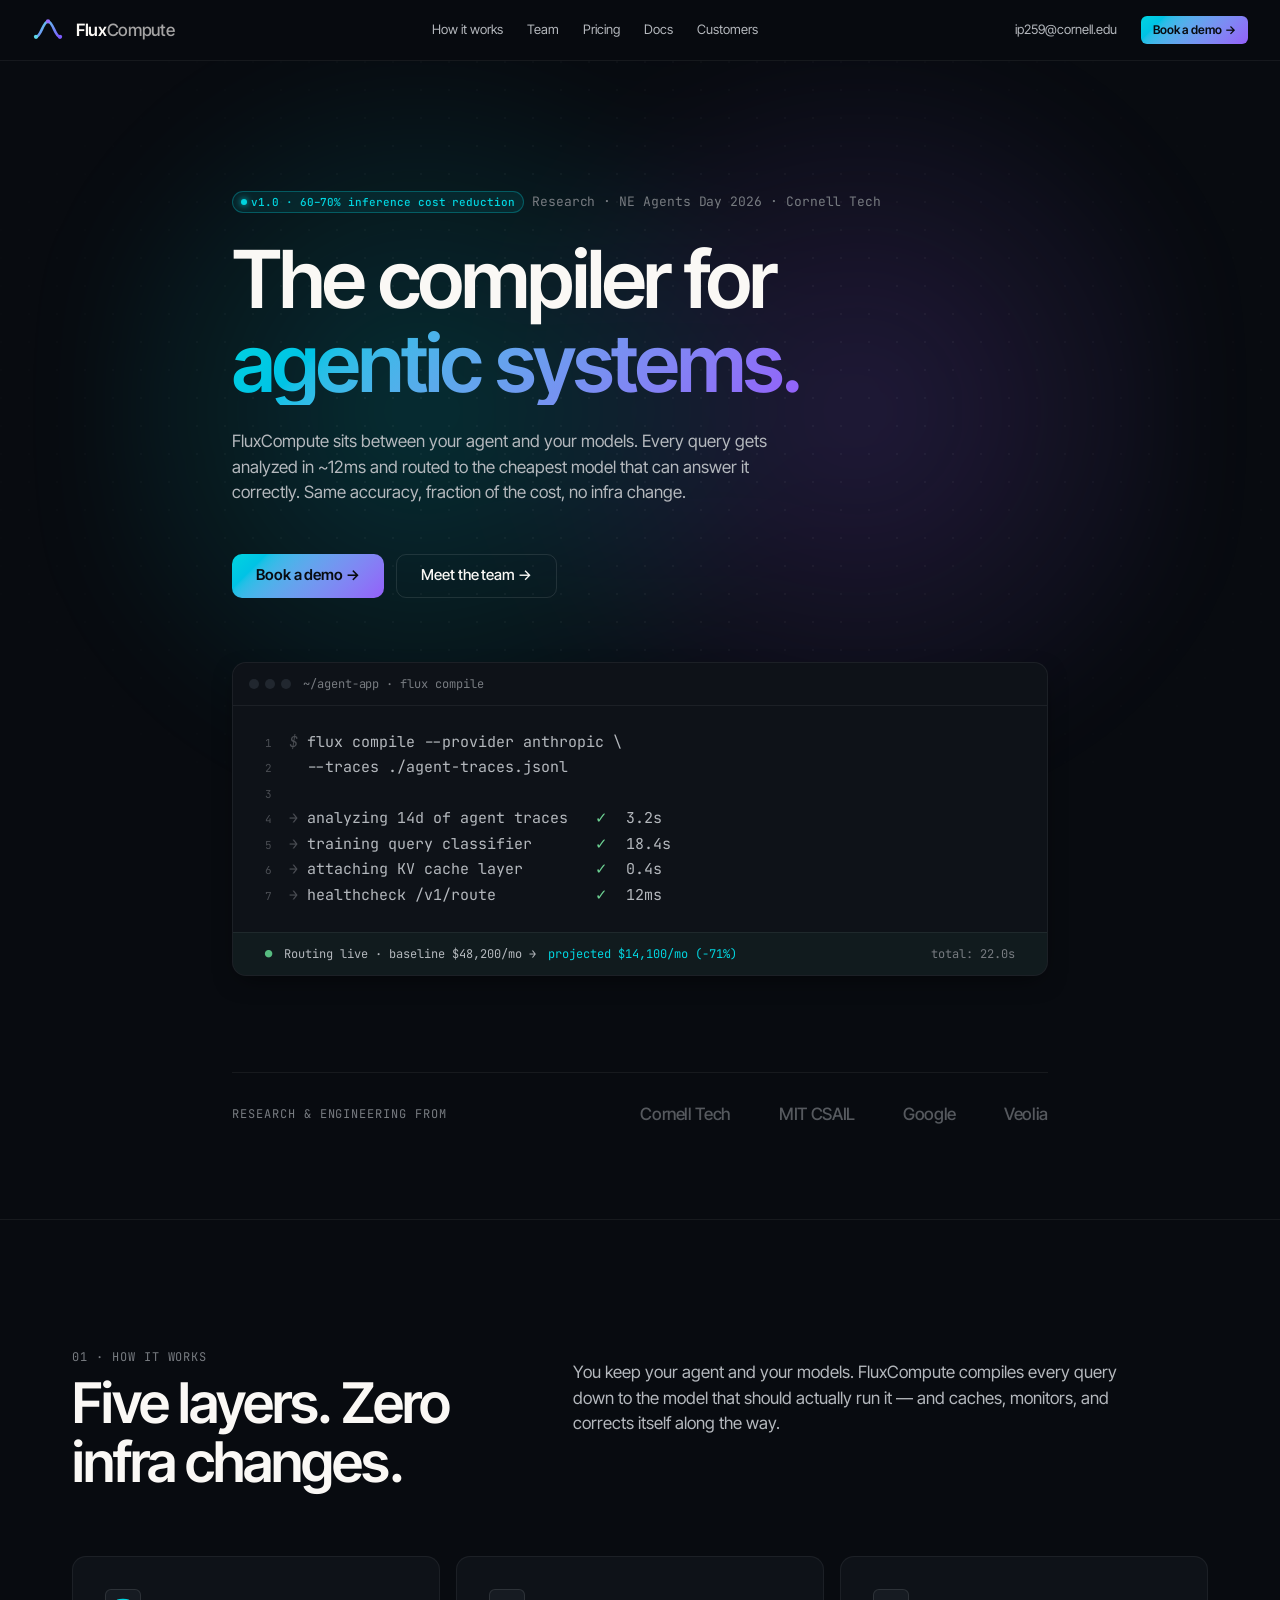
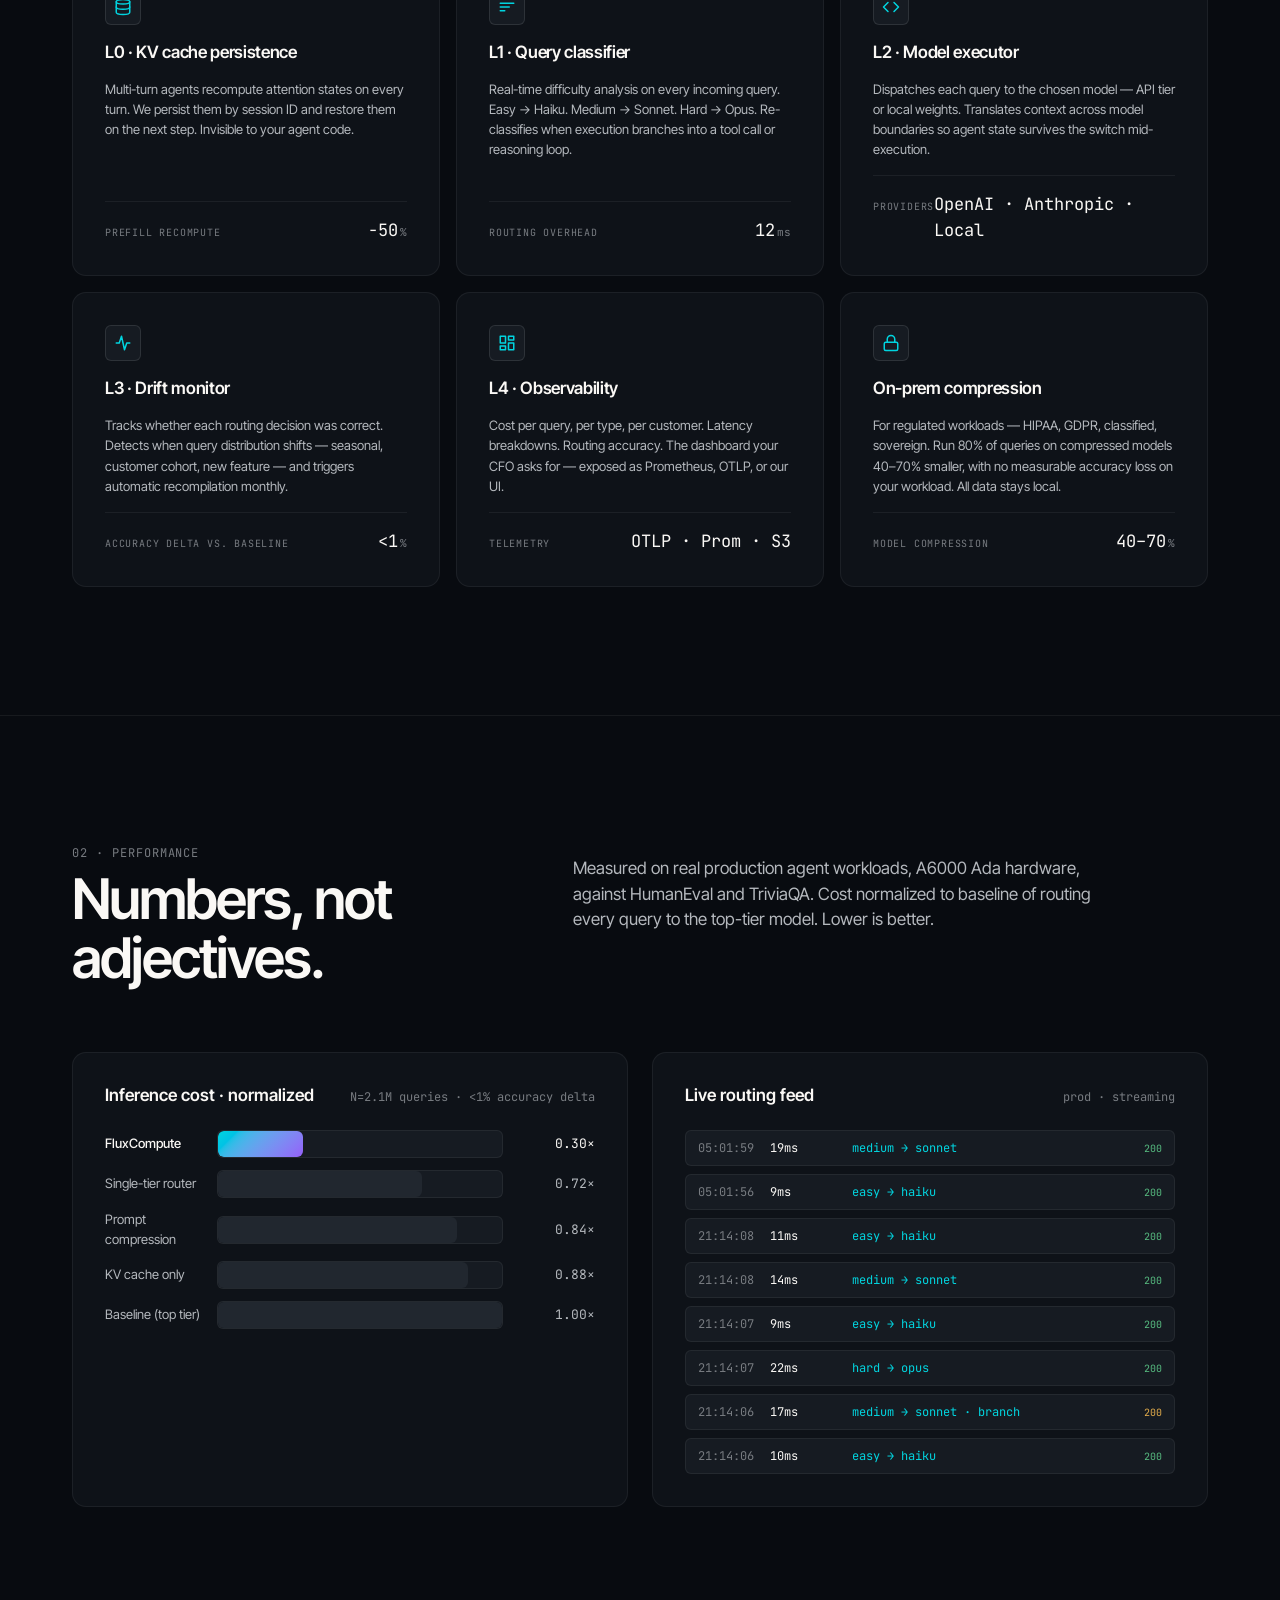
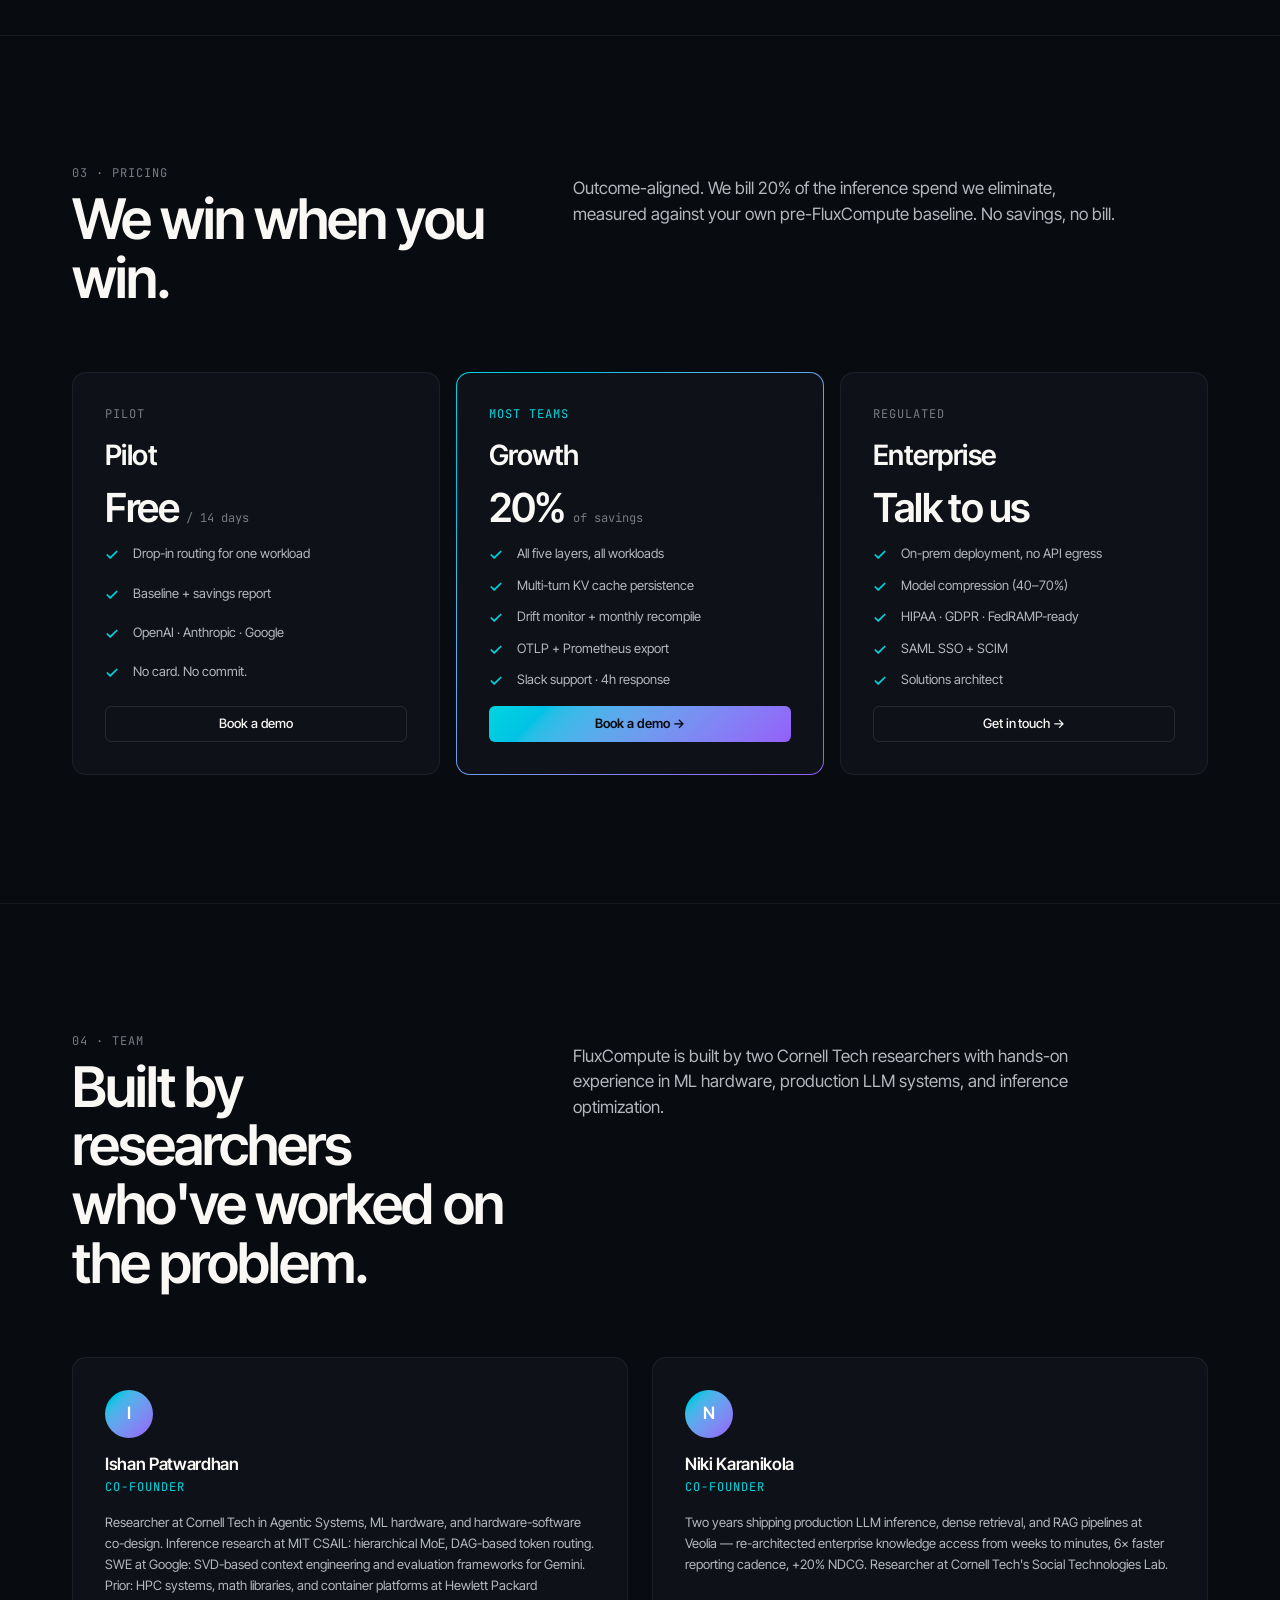
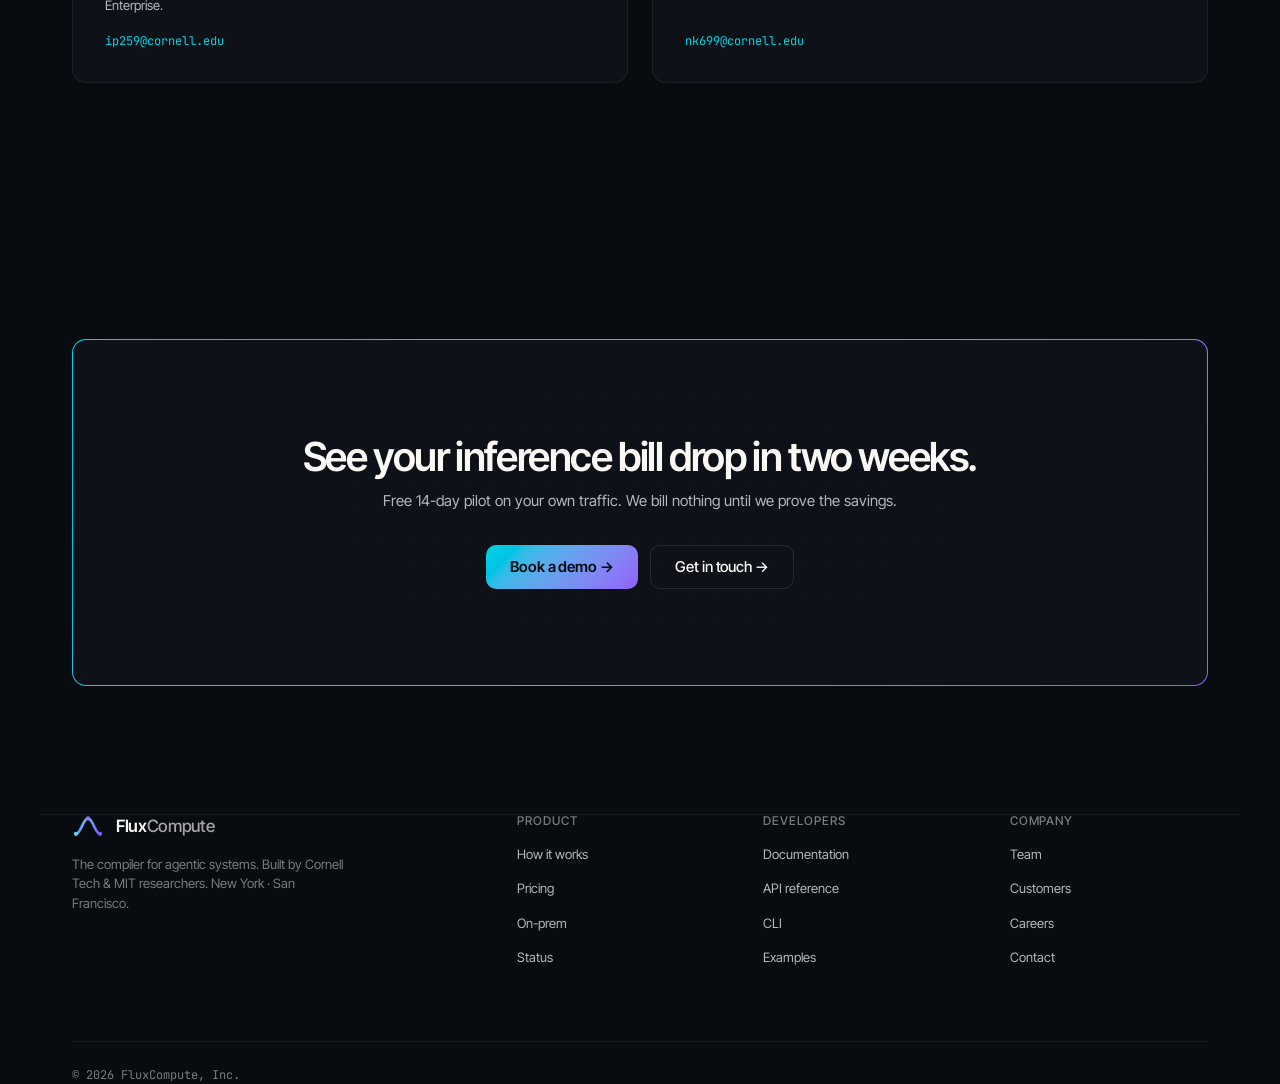
==== commit a04c22fc: "cleanup: fix final CTA, remove SOC2, update footer tagline and company links" ====
--- a/index.html
+++ b/index.html
@@ -694,8 +694,8 @@
     <h2>See your inference bill drop in two weeks.</h2>
     <p>Free 14-day pilot on your own traffic. We bill nothing until we prove the savings.</p>
     <div class="row">
-      <a class="btn btn-flux btn-lg">Start pilot →</a>
-      <a class="btn btn-ghost btn-lg">Read the paper</a>
+      <a href="mailto:ip259@cornell.edu" class="btn btn-flux btn-lg">Book a demo →</a>
+      <a href="mailto:ip259@cornell.edu" class="btn btn-ghost btn-lg">Get in touch →</a>
     </div>
   </div>
 </div>
@@ -713,7 +713,7 @@
       </svg>
       <div style="font: 600 var(--text-md)/1 var(--font-sans); letter-spacing: var(--tracking-tight);">Flux<span style="opacity:.65; font-weight:500;">Compute</span></div>
     </div>
-    <p class="meta">The compiler for agentic systems. Built on Cornell Tech research. New York · San Francisco.</p>
+    <p class="meta">The compiler for agentic systems. Built by Cornell Tech &amp; MIT researchers. New York · San Francisco.</p>
   </div>
   <div>
     <h4>Product</h4>
@@ -736,15 +736,14 @@
   <div>
     <h4>Company</h4>
     <ul>
-      <li><a href="#">Research</a></li>
+      <li><a href="#team">Team</a></li>
       <li><a href="#">Customers</a></li>
       <li><a href="#">Careers</a></li>
-      <li><a href="#">Security</a></li>
+      <li><a href="mailto:ip259@cornell.edu">Contact</a></li>
     </ul>
   </div>
   <div class="copy">
     <span>© 2026 FluxCompute, Inc.</span>
-    <span>SOC 2 Type II · build #4f2a91</span>
   </div>
 </footer>
 
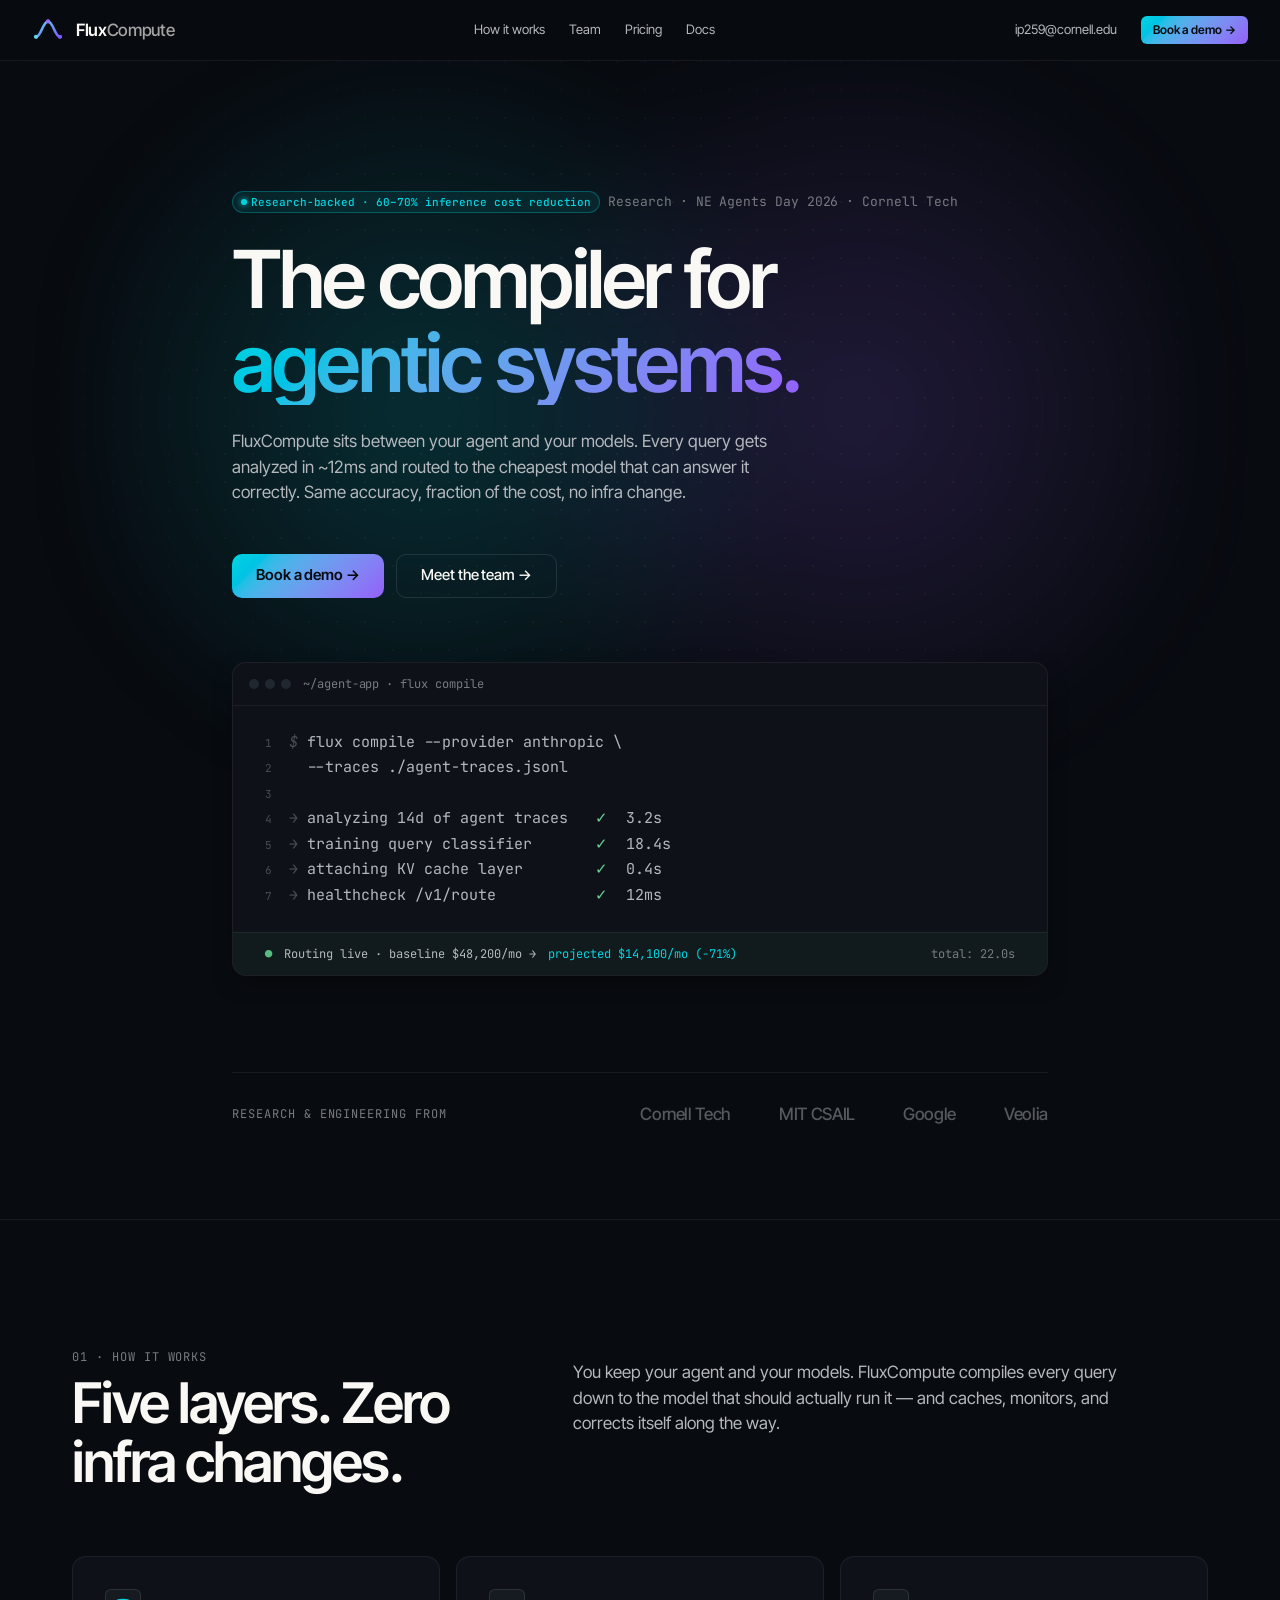
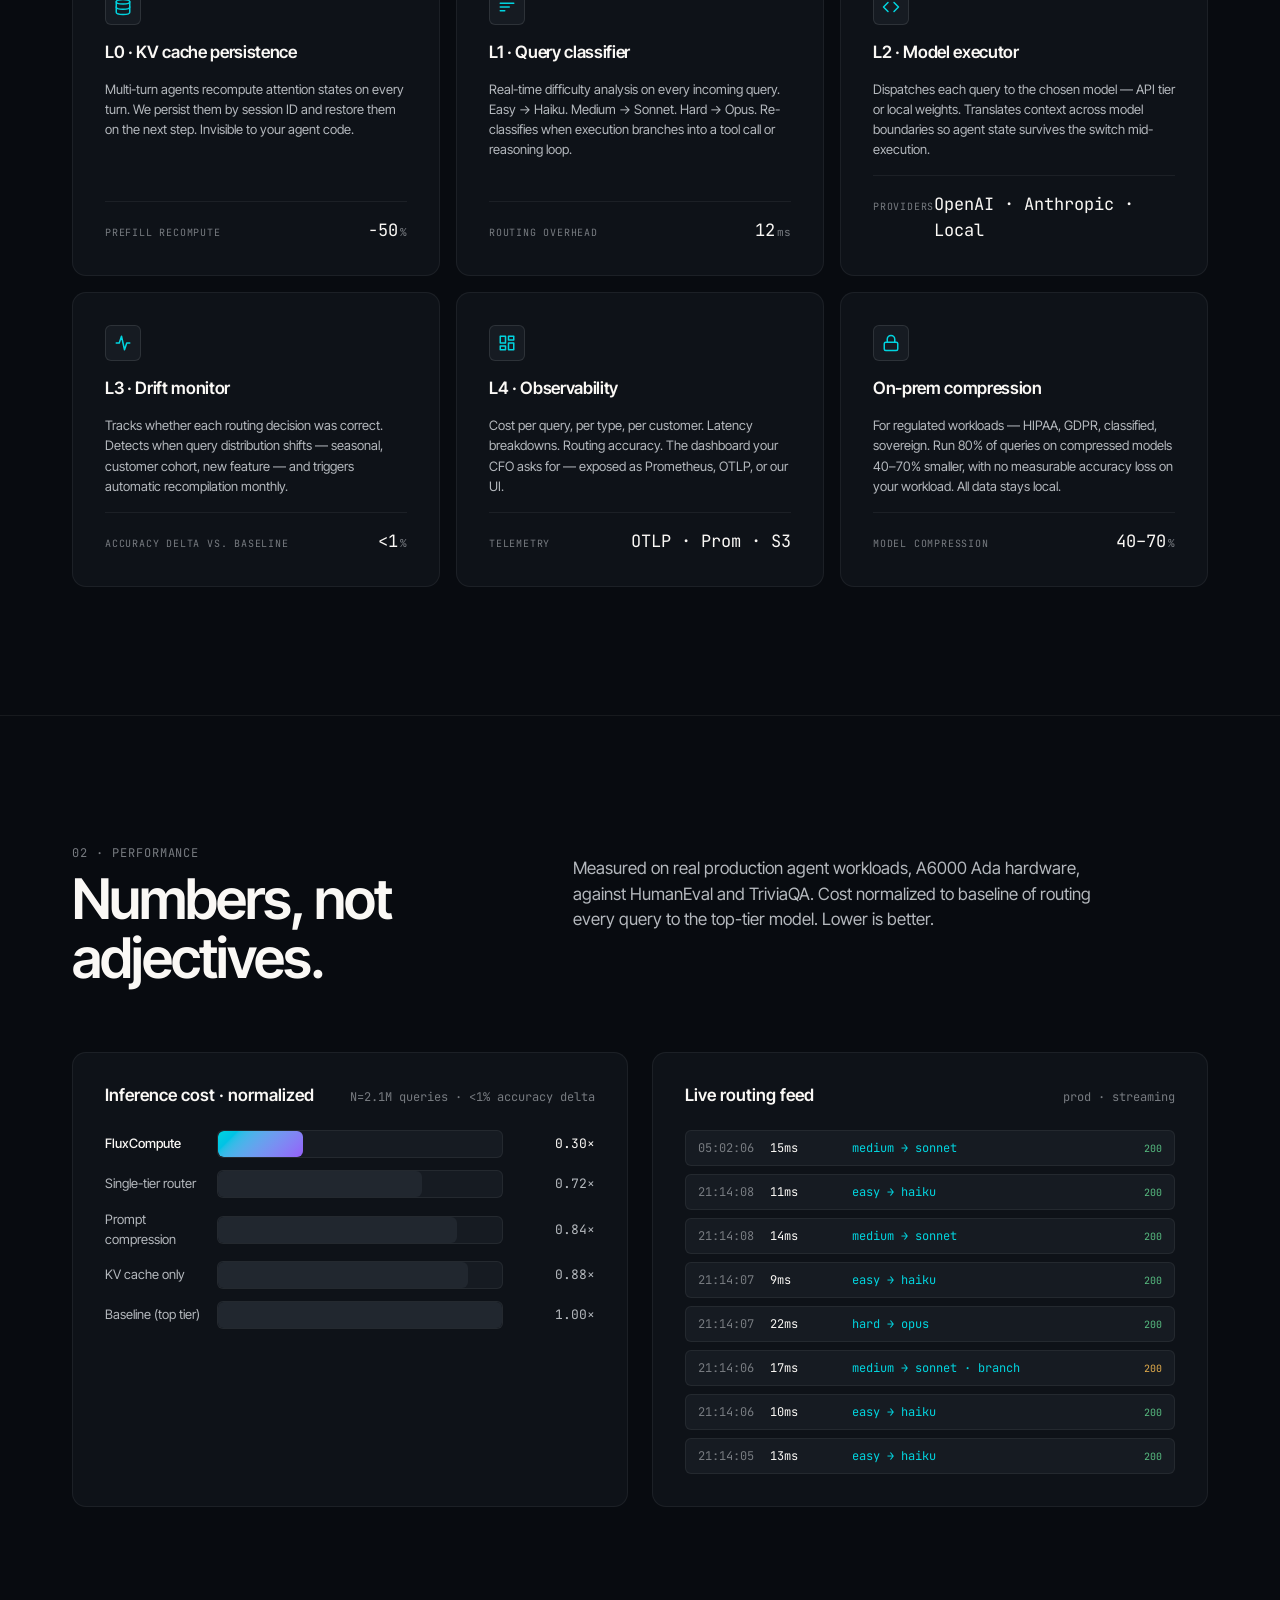
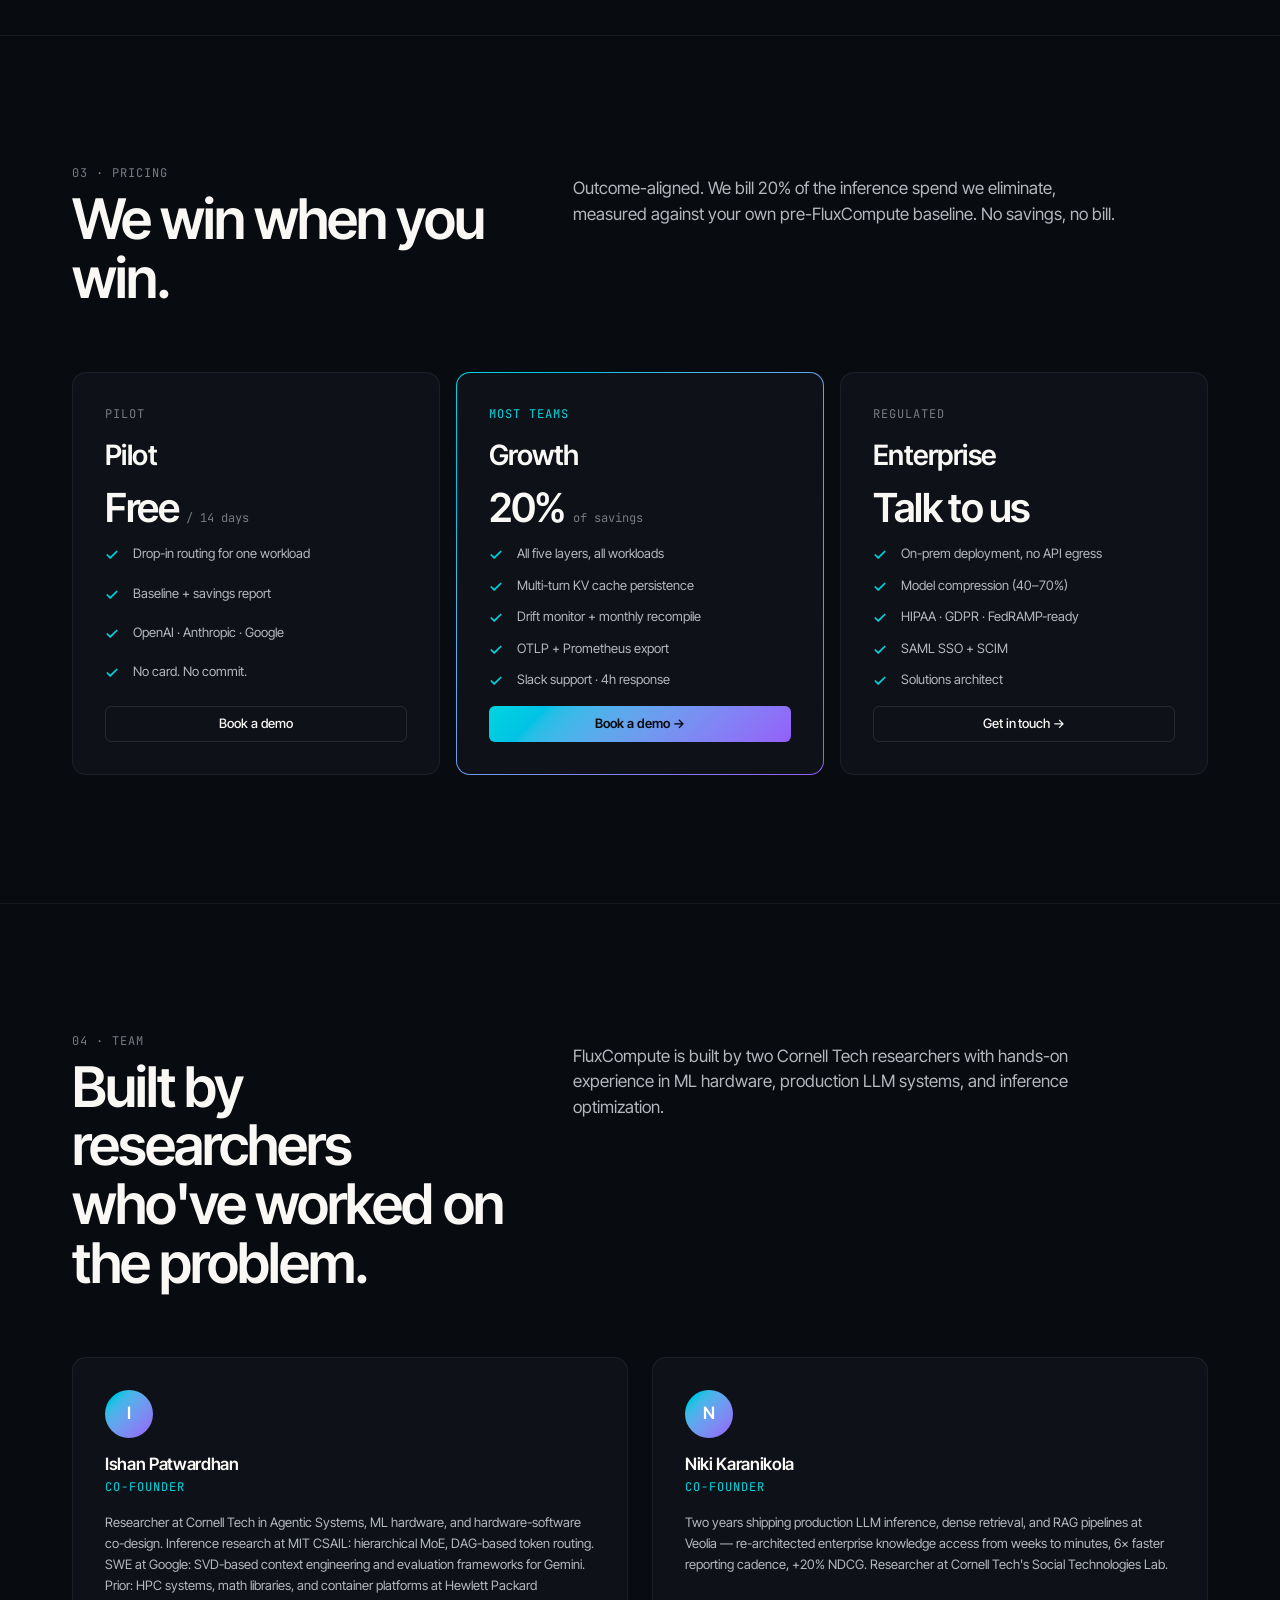
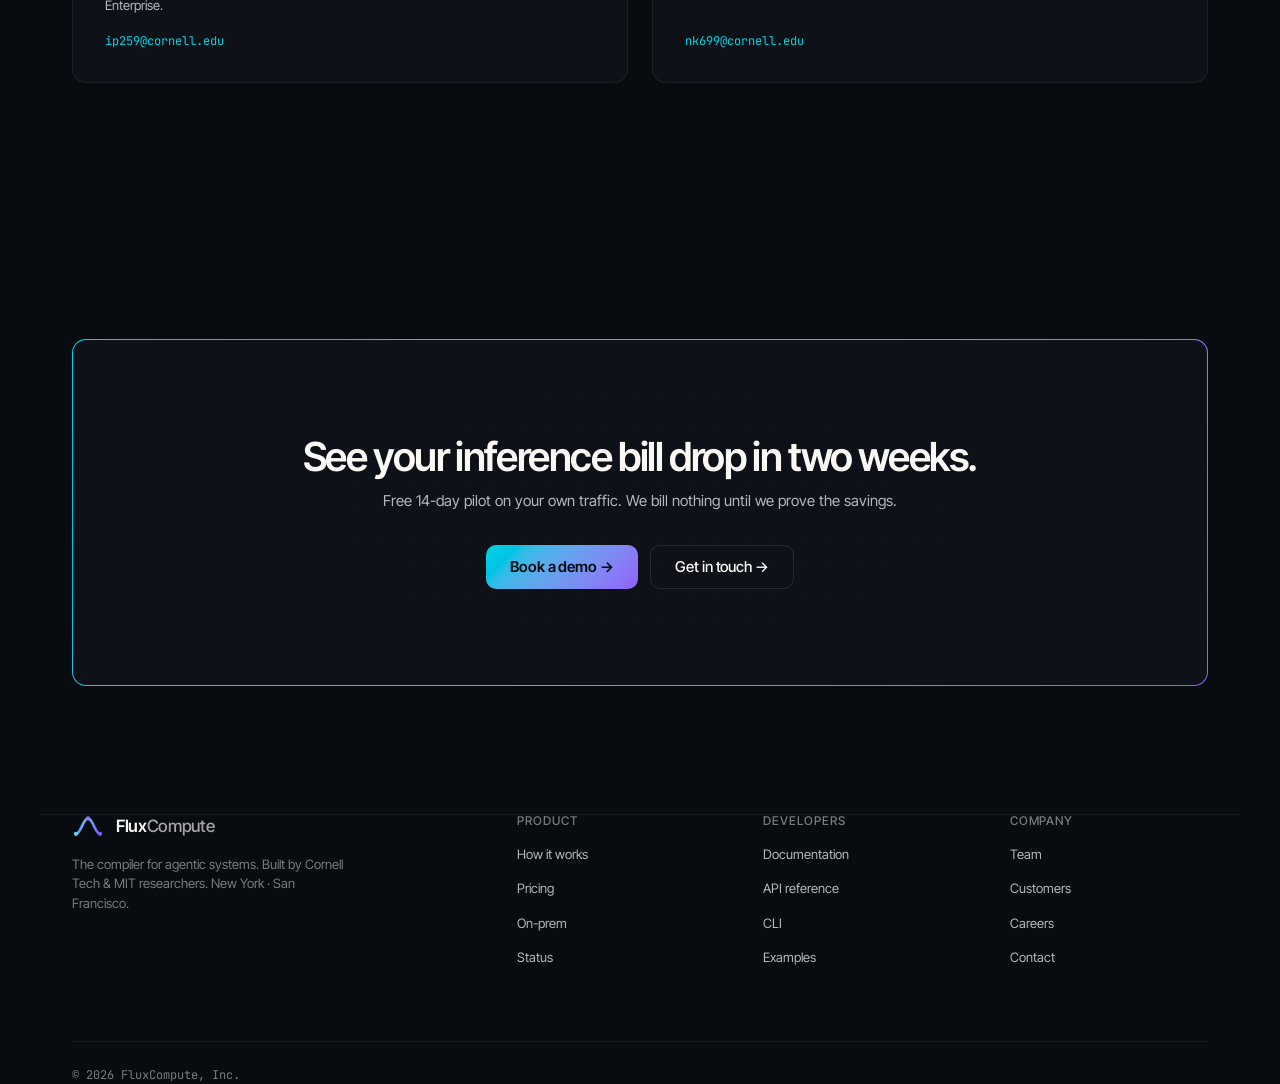
==== commit 3c3e2ee2: "fix: remove dead Customers nav link, update badge to research-backed" ====
--- a/index.html
+++ b/index.html
@@ -362,7 +362,6 @@
     <a href="#team">Team</a>
     <a href="#">Pricing</a>
     <a href="#">Docs</a>
-    <a href="#">Customers</a>
   </div>
   <div class="right">
     <a href="mailto:ip259@cornell.edu" style="font-size: var(--text-sm); color: var(--fg-1);">ip259@cornell.edu</a>
@@ -374,7 +373,7 @@
 <header class="hero">
   <div class="container inner">
     <div class="eyebrow">
-      <span class="badge badge-flux badge-dot">v1.0 · 60–70% inference cost reduction</span>
+      <span class="badge badge-flux badge-dot">Research-backed · 60–70% inference cost reduction</span>
       <span class="t-mono" style="color: var(--fg-2);">Research · NE Agents Day 2026 · Cornell Tech</span>
     </div>
     <h1>
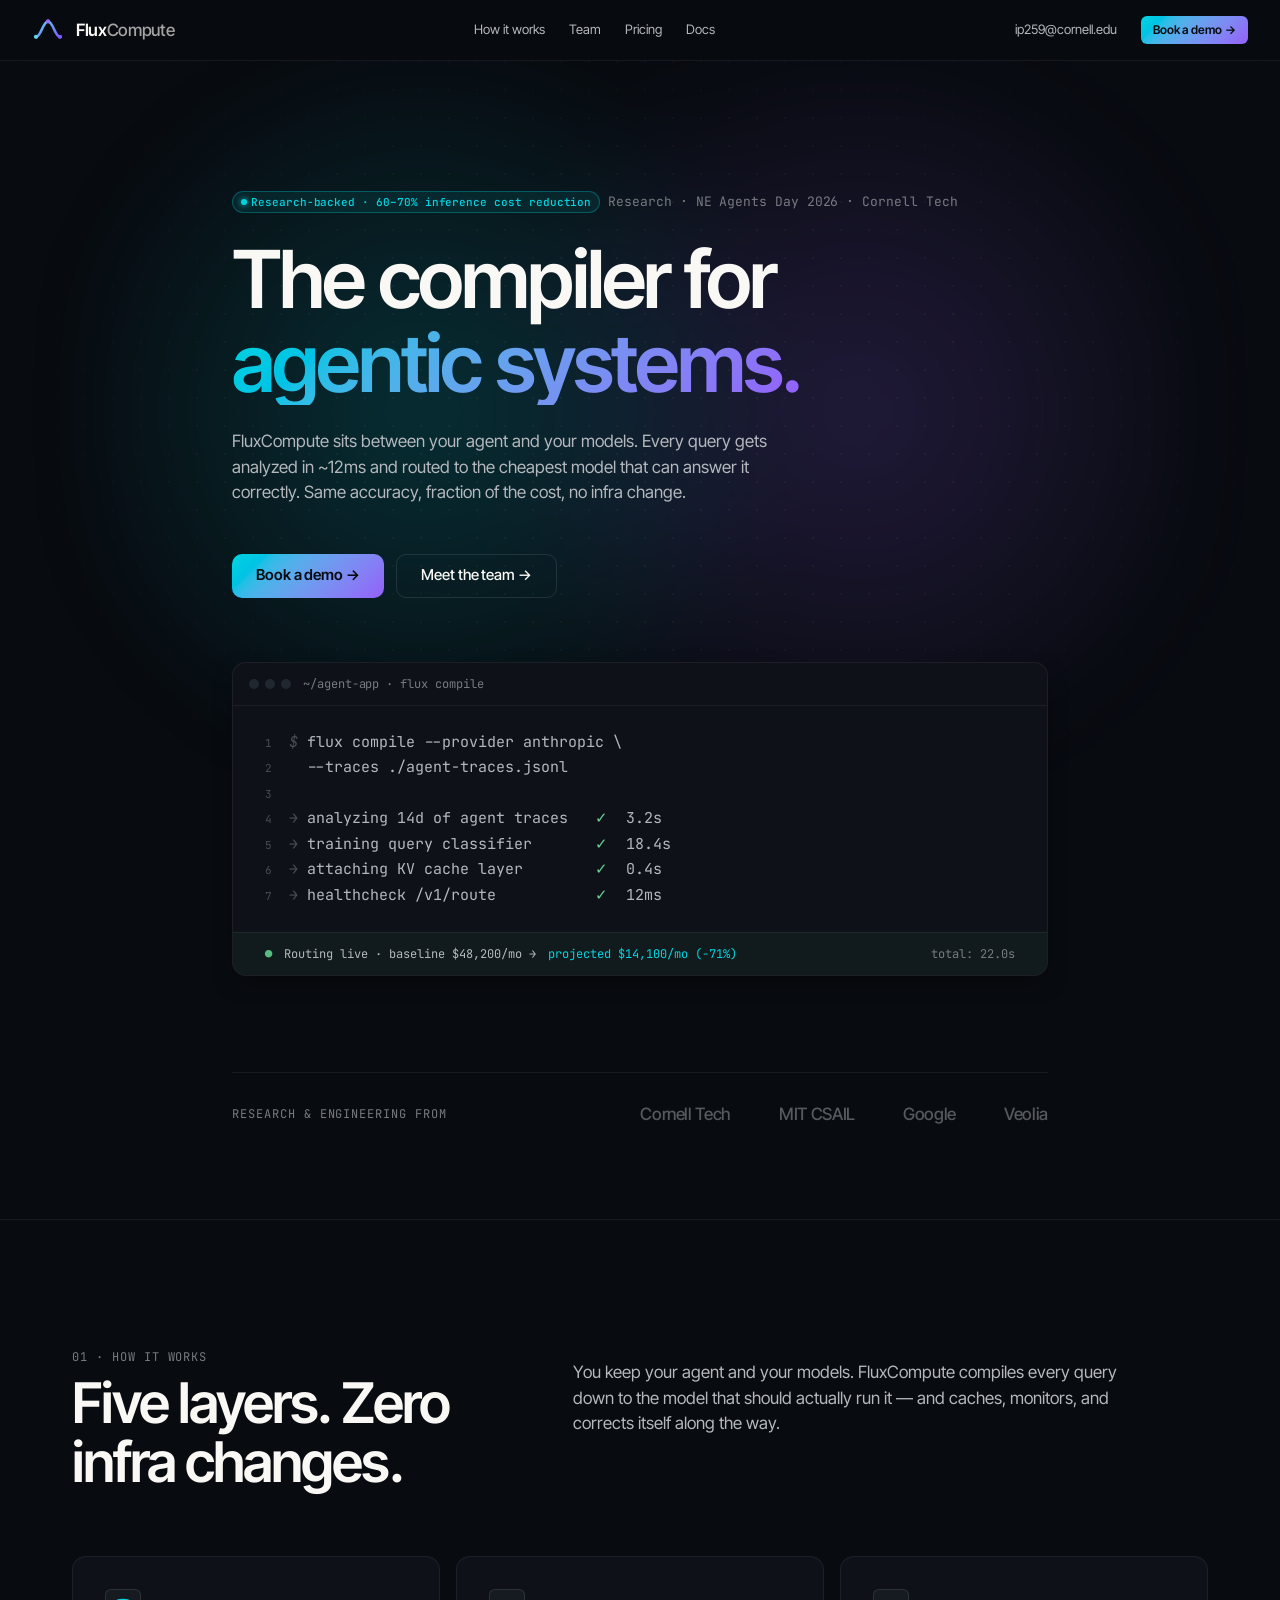
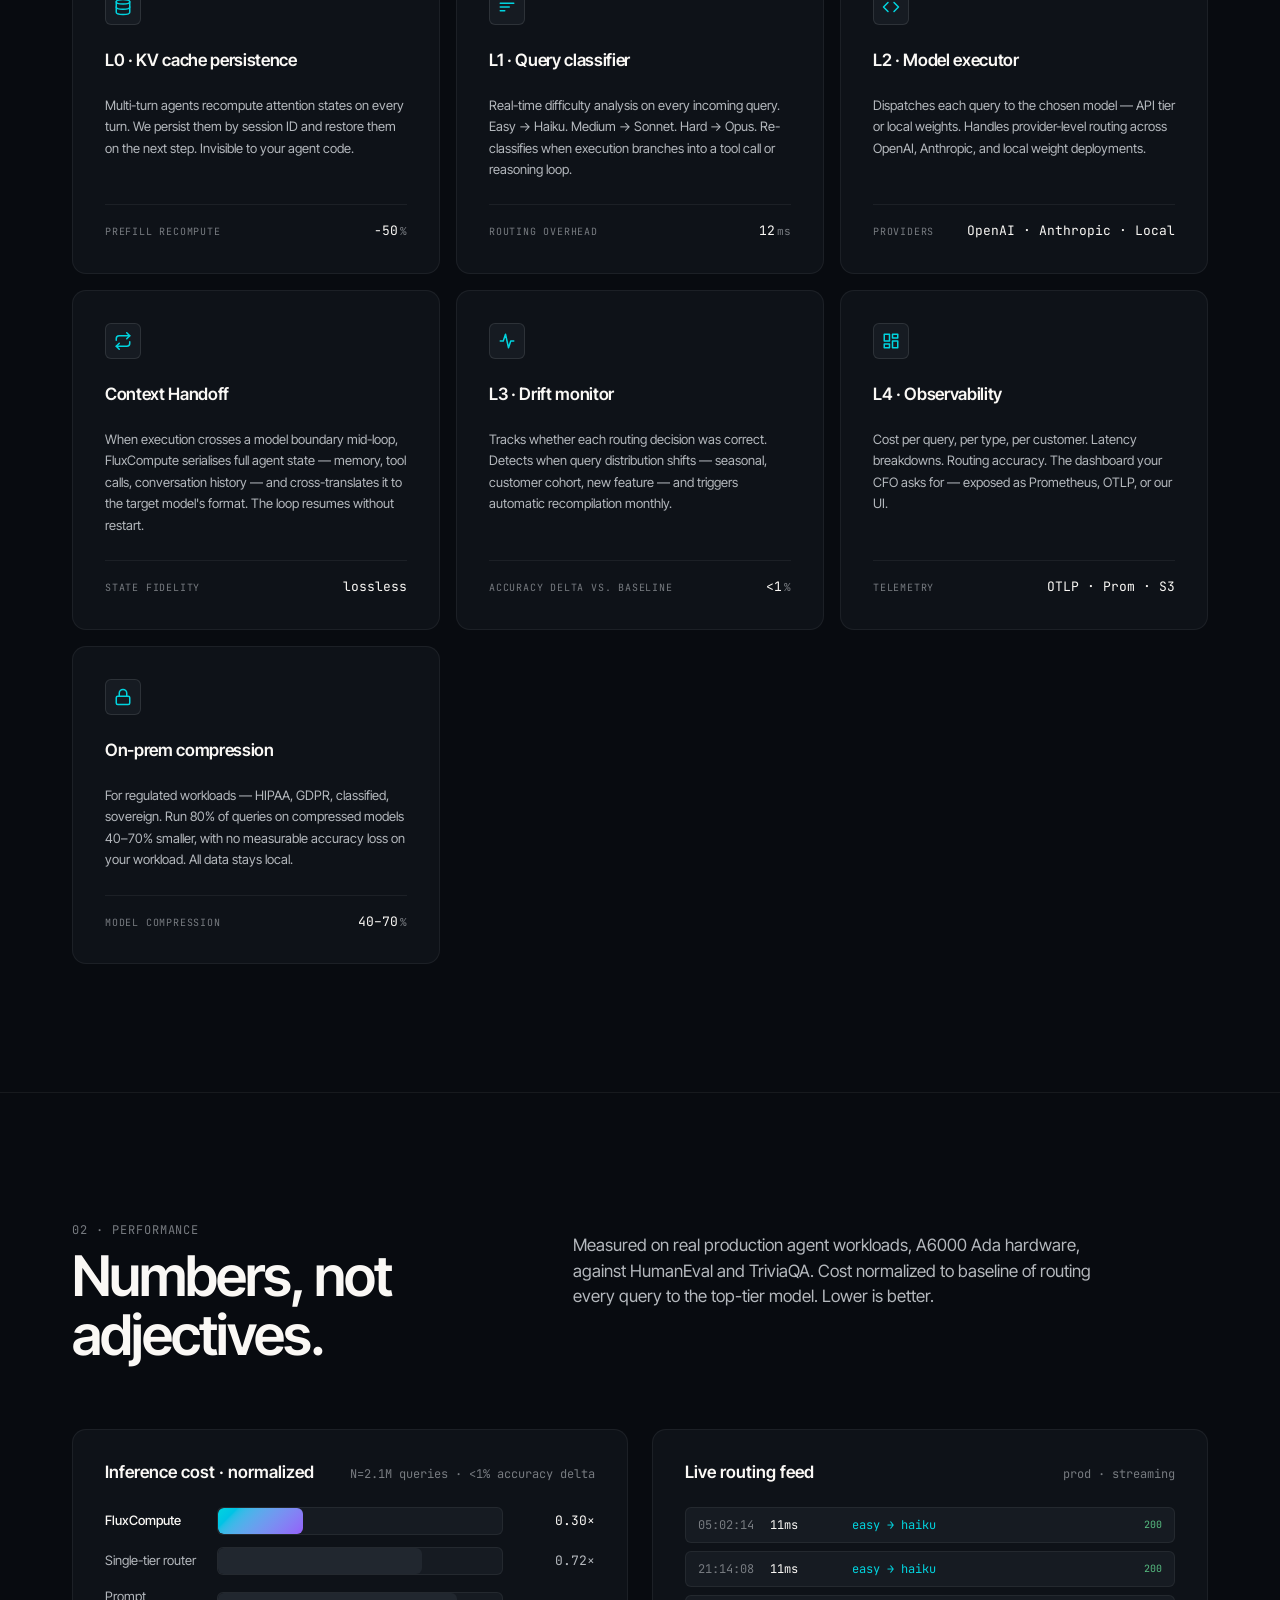
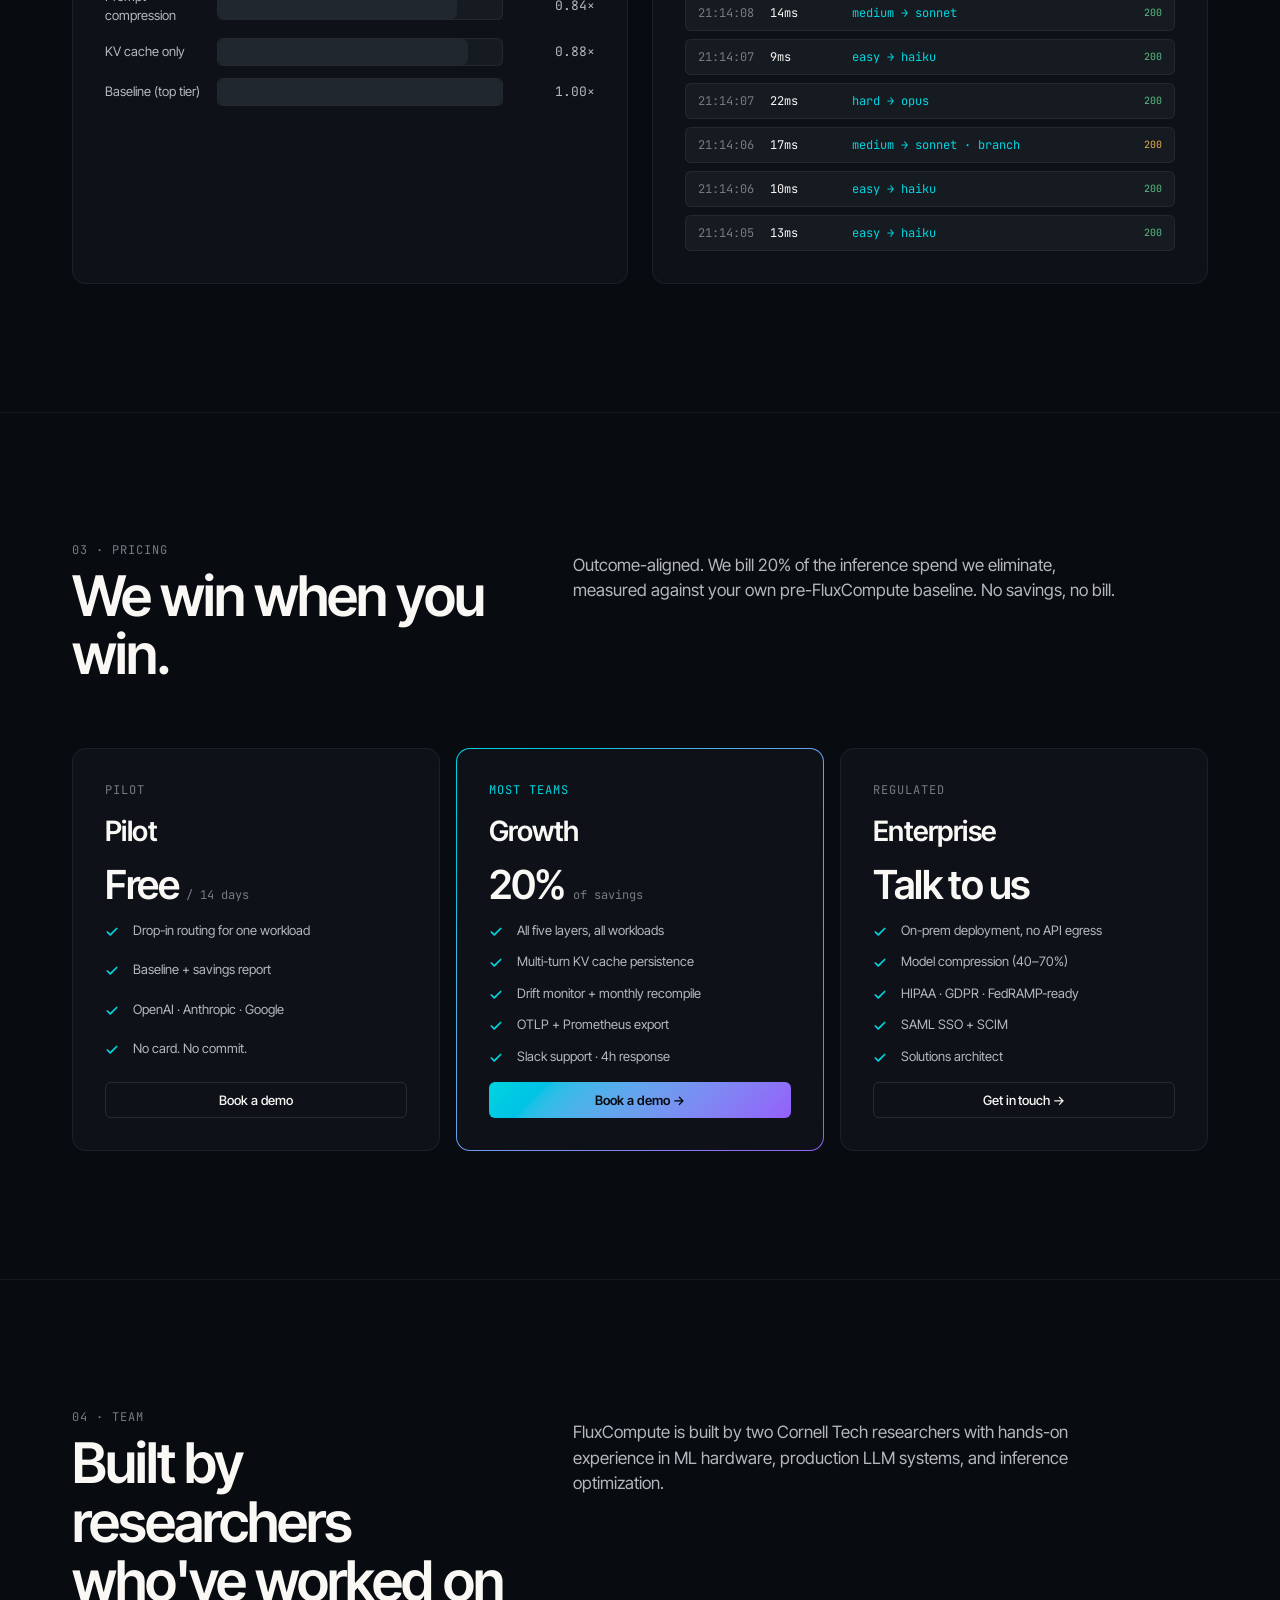
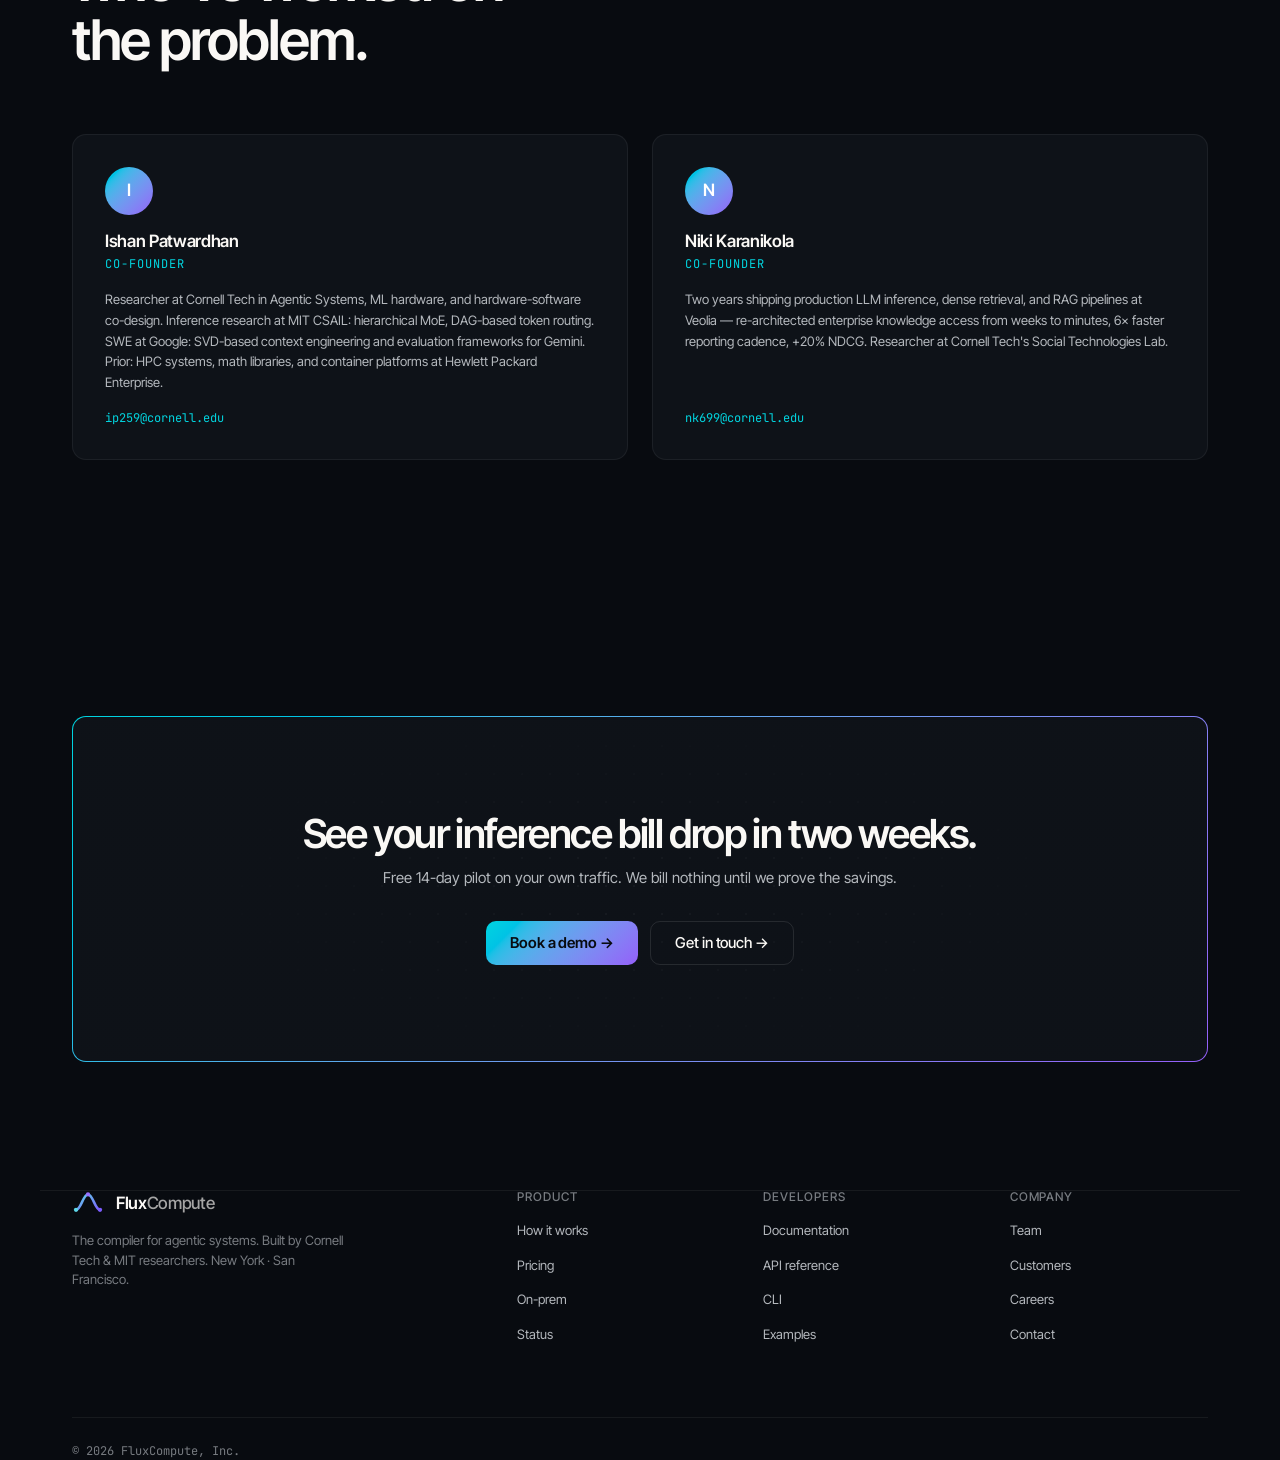
==== commit 37a872bb: "feat: add Context Handoff layer card, fix feature card spacing and stat overflow" ====
--- a/index.html
+++ b/index.html
@@ -167,7 +167,7 @@
     border: 1px solid var(--line-1);
     border-radius: var(--r-4);
     padding: var(--s-6);
-    display: flex; flex-direction: column; gap: var(--s-4);
+    display: flex; flex-direction: column; gap: var(--s-5);
     min-height: 280px;
     position: relative; overflow: hidden;
   }
@@ -179,15 +179,16 @@
     color: var(--flux-cyan);
   }
   .feat h3 { margin: 0; font: 600 var(--text-md)/1.3 var(--font-sans); letter-spacing: var(--tracking-tight); }
-  .feat p { margin: 0; font-size: var(--text-sm); color: var(--fg-1); line-height: 1.55; }
+  .feat p { margin: 0; font-size: var(--text-sm); color: var(--fg-1); line-height: 1.65; }
   .feat .stat {
     margin-top: auto;
     padding-top: var(--s-4);
     border-top: 1px solid var(--line-1);
     display: flex; justify-content: space-between; align-items: baseline;
+    flex-wrap: wrap; gap: var(--s-2);
   }
   .feat .stat .k { font-family: var(--font-mono); font-size: 10px; color: var(--fg-2); letter-spacing: var(--tracking-caps); text-transform: uppercase; }
-  .feat .stat .v { font-family: var(--font-mono); font-size: var(--text-md); color: var(--fg-0); }
+  .feat .stat .v { font-family: var(--font-mono); font-size: var(--text-sm); color: var(--fg-0); }
   .feat .stat .v .unit { color: var(--fg-2); font-size: 11px; margin-left: 2px; }
   @media (max-width: 880px) { .features { grid-template-columns: 1fr; } }
 
@@ -476,10 +477,27 @@
           </svg>
         </div>
         <h3>L2 · Model executor</h3>
-        <p>Dispatches each query to the chosen model — API tier or local weights. Translates context across model boundaries so agent state survives the switch mid-execution.</p>
+        <p>Dispatches each query to the chosen model — API tier or local weights. Handles provider-level routing across OpenAI, Anthropic, and local weight deployments.</p>
         <div class="stat">
           <span class="k">Providers</span>
           <span class="v">OpenAI · Anthropic · Local</span>
+        </div>
+      </div>
+
+      <div class="feat">
+        <div class="glyph">
+          <svg width="18" height="18" viewBox="0 0 24 24" fill="none" stroke="currentColor" stroke-width="2" stroke-linecap="round" stroke-linejoin="round">
+            <polyline points="17 1 21 5 17 9"/>
+            <path d="M3 11V9a4 4 0 0 1 4-4h14"/>
+            <polyline points="7 23 3 19 7 15"/>
+            <path d="M21 13v2a4 4 0 0 1-4 4H3"/>
+          </svg>
+        </div>
+        <h3>Context Handoff</h3>
+        <p>When execution crosses a model boundary mid-loop, FluxCompute serialises full agent state — memory, tool calls, conversation history — and cross-translates it to the target model's format. The loop resumes without restart.</p>
+        <div class="stat">
+          <span class="k">State fidelity</span>
+          <span class="v">lossless</span>
         </div>
       </div>
 
